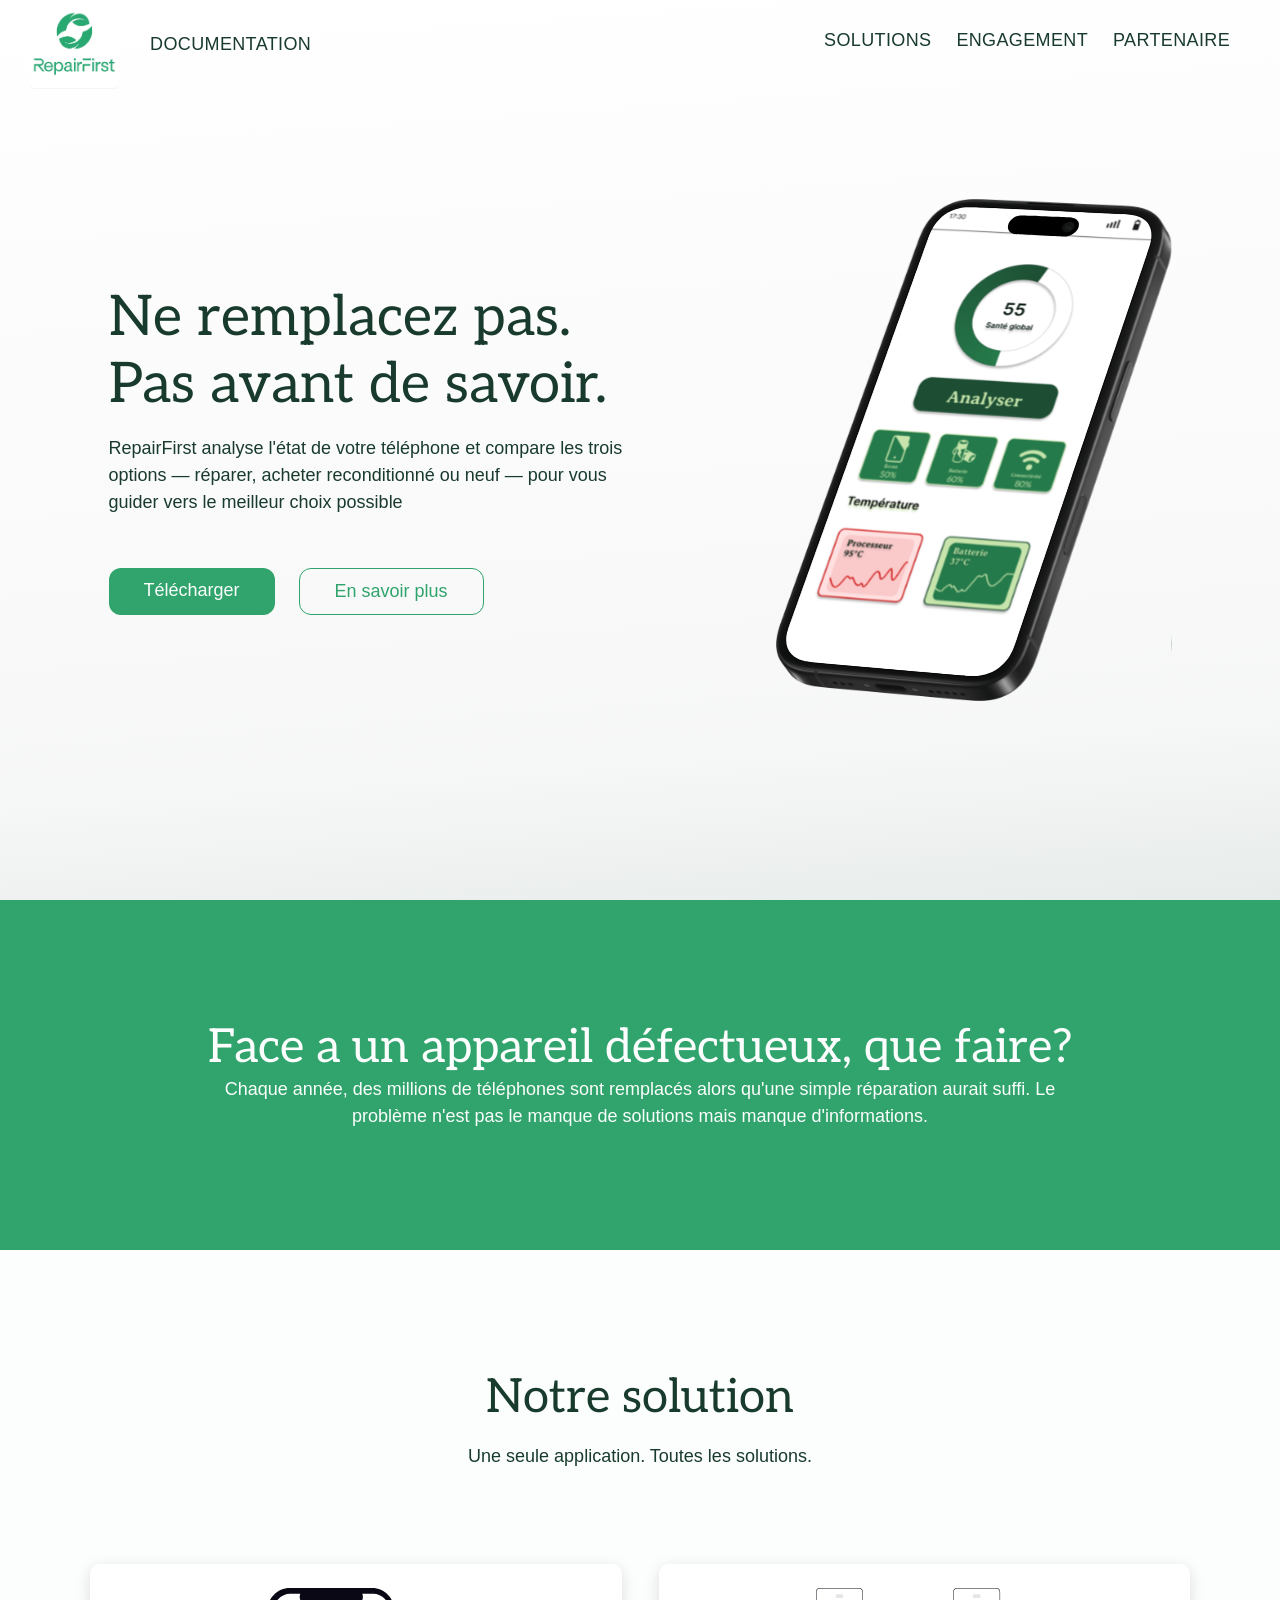
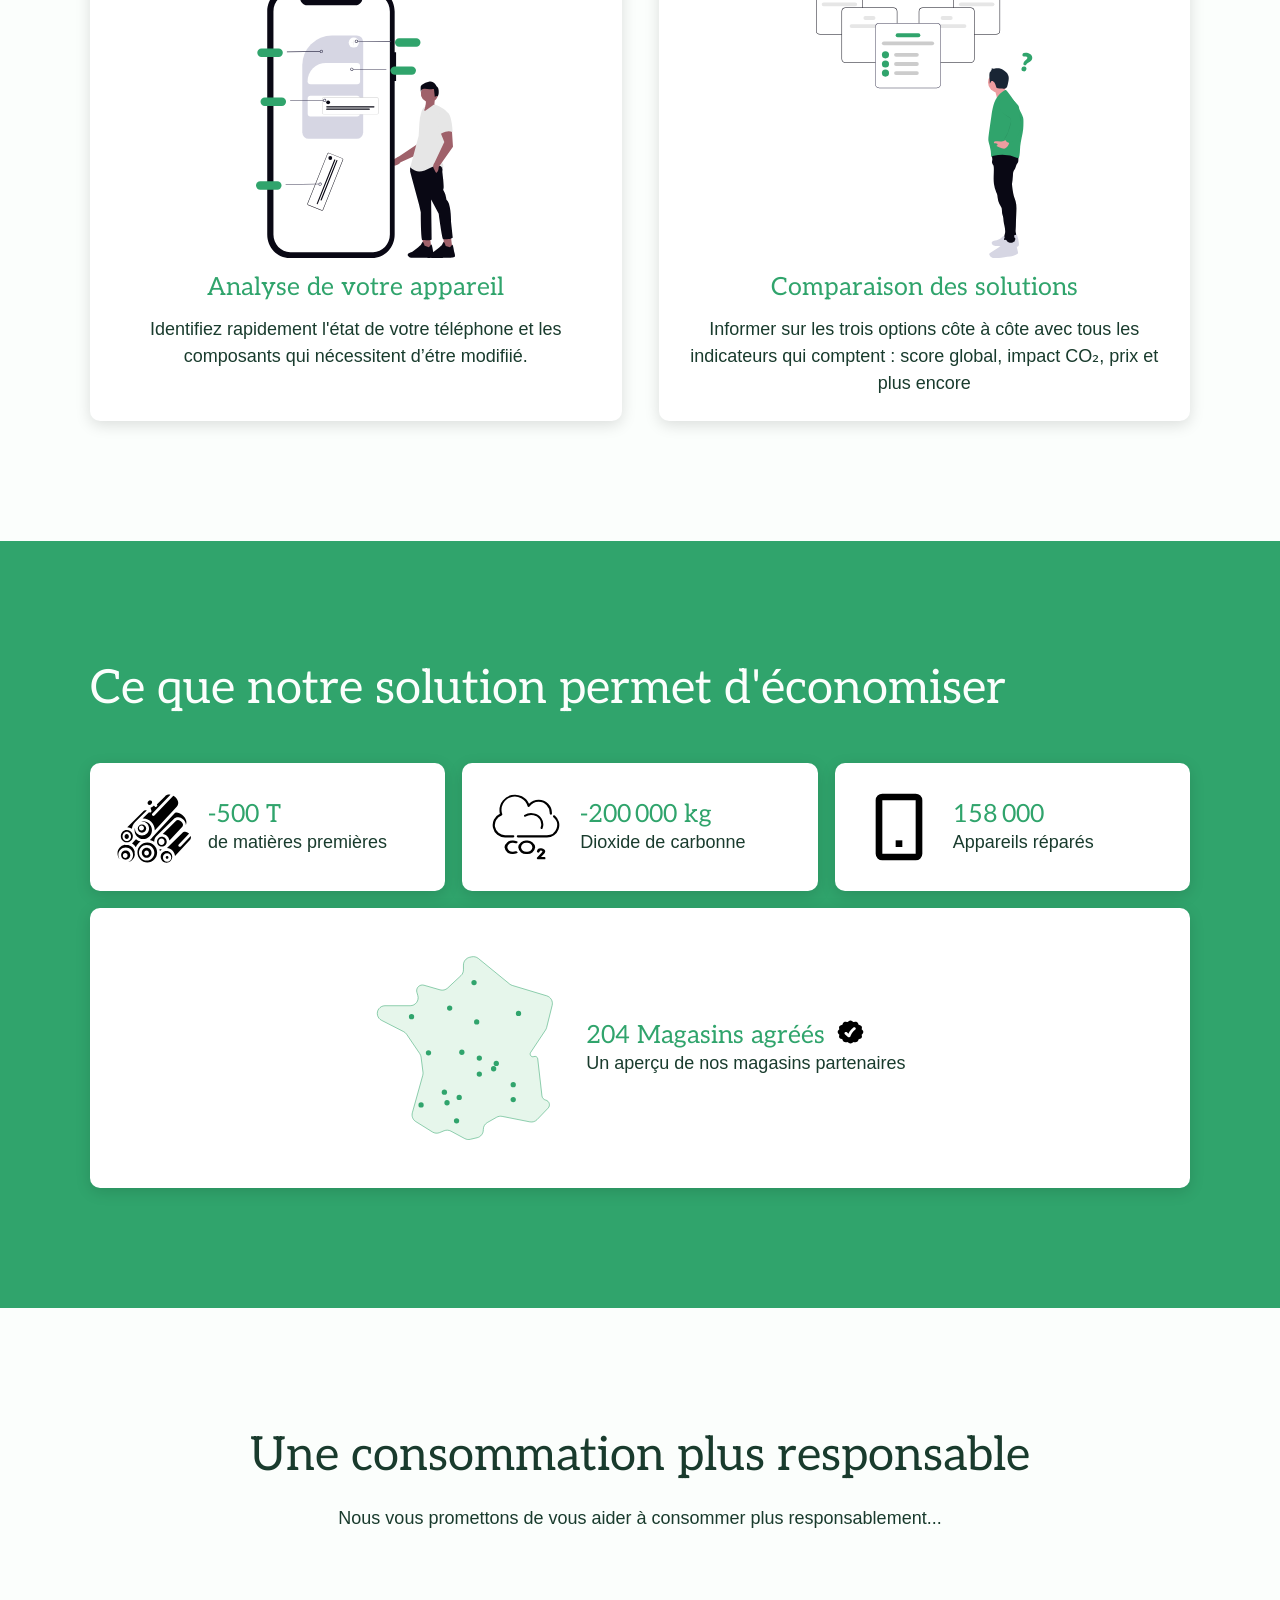
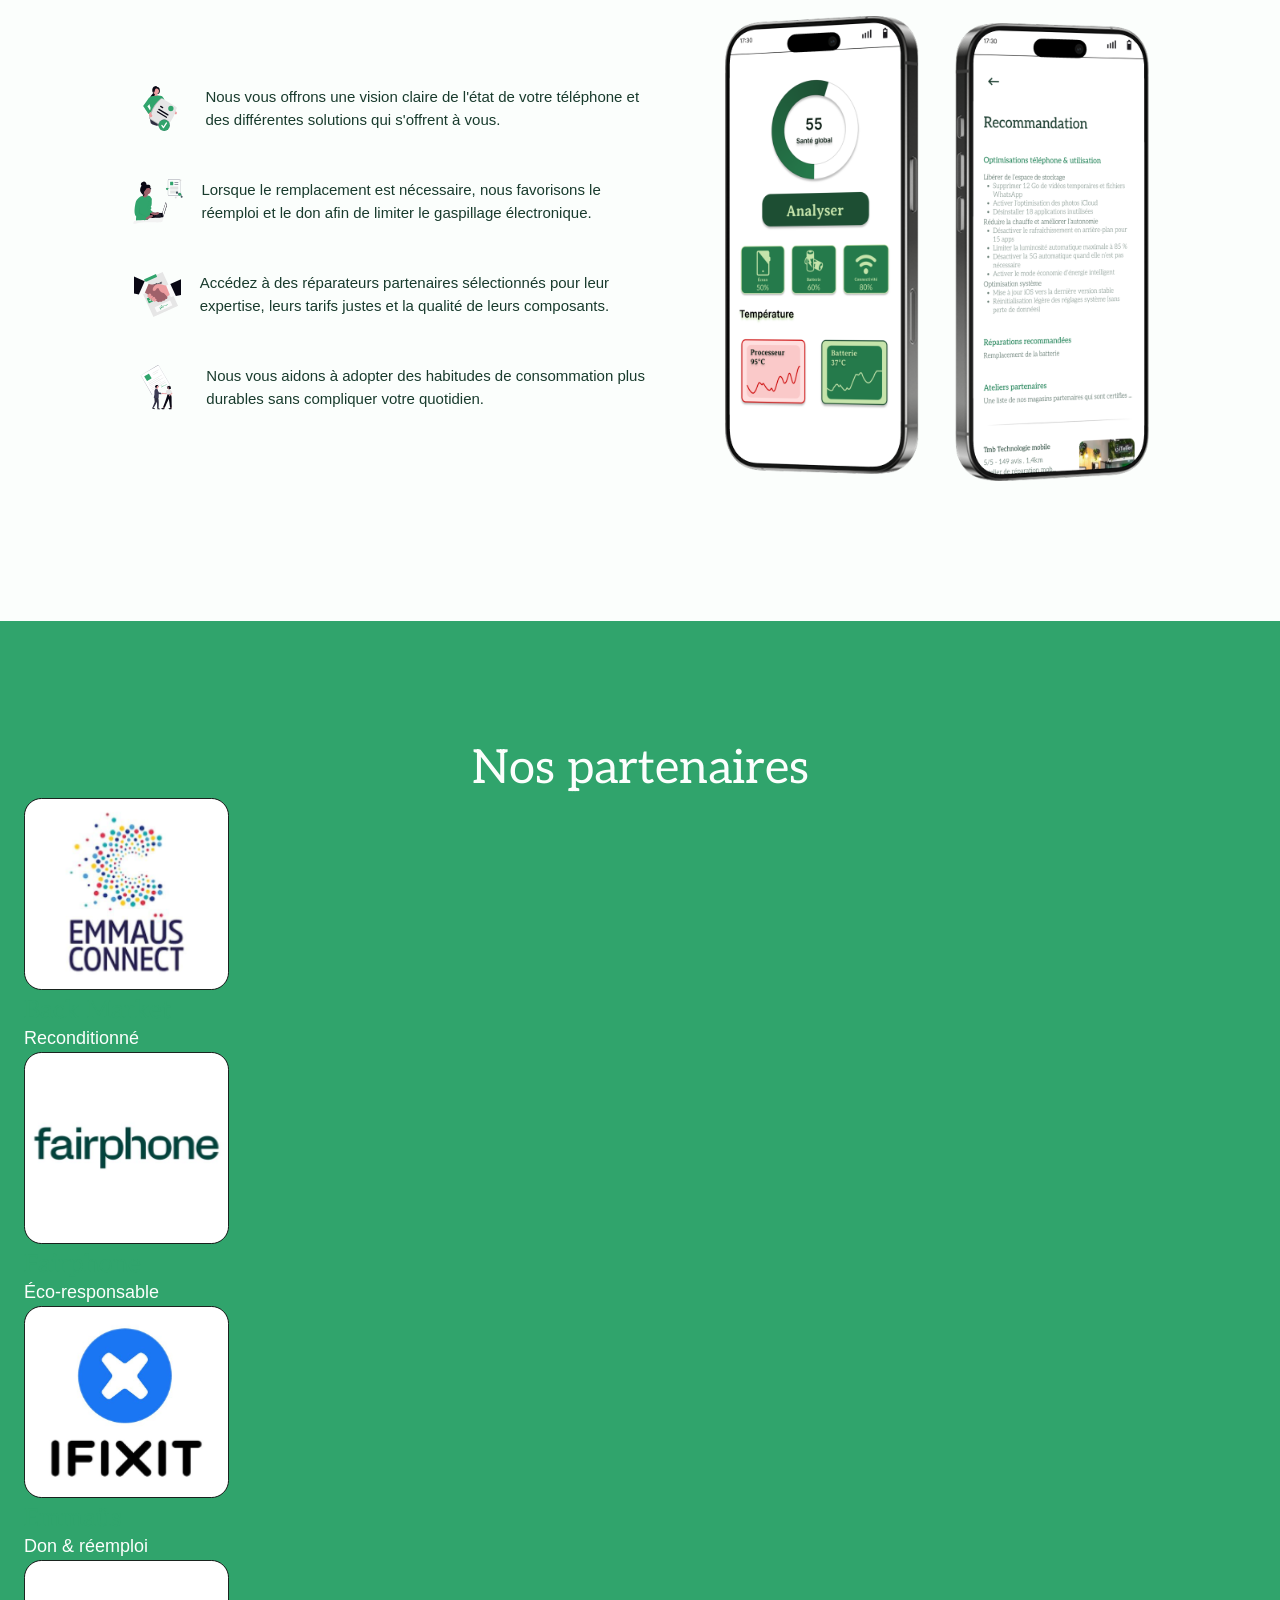
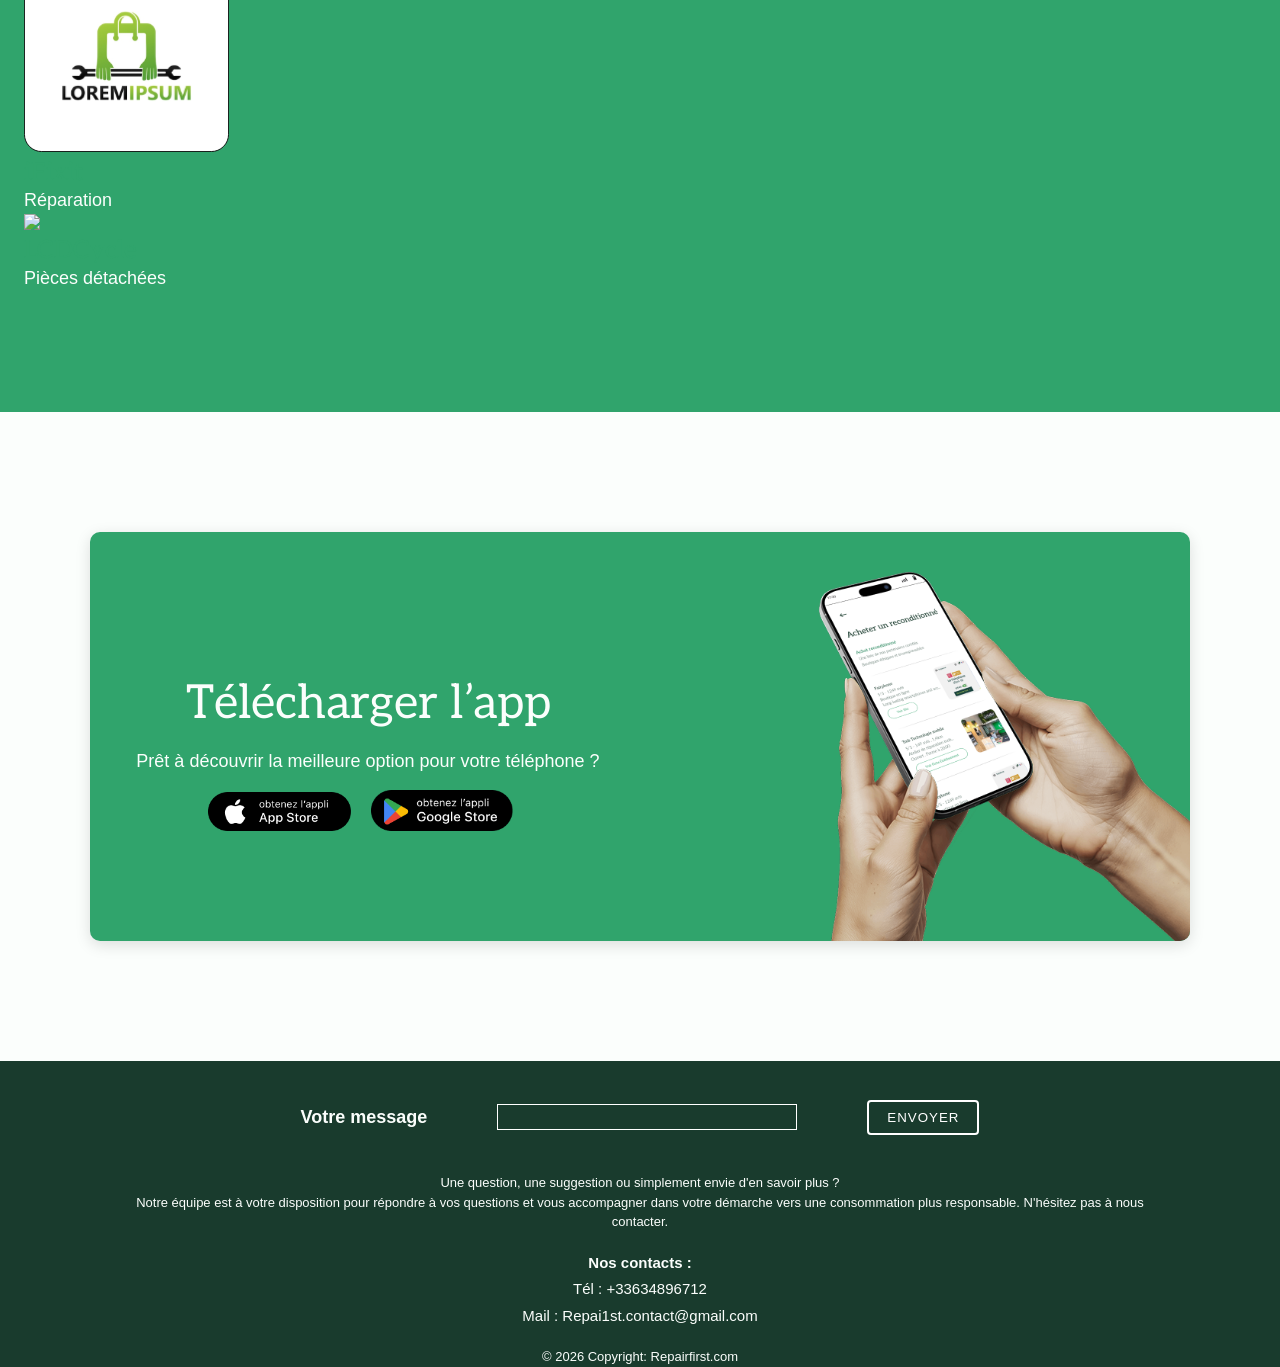
==== index.html @ 311c1788 "commit12" ====
<!DOCTYPE html>
<html lang="en">

<head>
    <meta charset="UTF-8">
    <meta name="viewport" content="width=device-width, initial-scale=1.0">
    <link rel="stylesheet" href="style.css">

    <!--police-->
    <link rel="preconnect" href="https://fonts.googleapis.com">
    <link rel="preconnect" href="https://fonts.gstatic.com" crossorigin>
    <link
        href="https://fonts.googleapis.com/css2?family=Aleo:ital,wght@0,100..900;1,100..900&family=Lilita+One&display=swap"
        rel="stylesheet">

    <title>Landing Page</title>
</head>

<body>
    <!--header siham  -->
    <header>
      <div class="div-nav">
        <div class="logo-container">
          <img class="img-logo" src="./assets/header/image.png" alt="logo">
          <a class="lien" href="documentation.html">Documentation</a>
        </div>
            <nav>
                <a class="lien" href="#solutions">Solutions</a>
                <a class="lien" href="#engagement">Engagement</a>
                <a class="lien" href="#partenaires">Partenaire</a>
            </nav>
        </div>
        <div class="hero section-padding">
          <div class="container">
            <div class="div-hero">
                <h1>Ne remplacez pas. Pas avant de savoir.</h1>
                <p>RepairFirst analyse l'état de votre téléphone et compare les trois options 
                    — réparer, acheter reconditionné ou neuf — pour vous guider vers le meilleur choix possible</p>
                <div class="div-button">
                    <a class="button" href="">Télécharger</a>
                    <a class="button secondary" href="">En savoir plus</a>
                </div>
            </div>
            <img src="./assets/header/mockup.svg" alt="image de l'application analyse de santé" class="img-hero">
          </div>
        </div>
    </header>

    <!-- section problematique siham -->
    <section id="problematique" class="section-padding bg-green">
        <div class="container">
            <h2>Face a un appareil défectueux, que faire?</h2>
            <p>Chaque année, des millions de téléphones sont remplacés alors qu'une simple réparation aurait suffi.
                Le problème n'est pas le manque de solutions mais manque d'informations.</p>
        </div>
    </section>

    <!-- section solution  fatima  -->
    <section id="solutions" class="section-padding">
        <div class="container">
            <h2>Notre solution</h2>
            <p class="paragraphe-solution">Une seule application. Toutes les solutions.</p>
            <div class="card-container">
                <div class="card">
                    <img class="img-card" src="./assets/section-solutions/image-analysisSante.svg" alt="image-analysisSante">
                    <h3>Analyse de votre appareil</h3>
                    <p>Identifiez rapidement l'état de votre téléphone et les composants qui nécessitent d’étre modifiié.
                    </p>
                </div>

                <div class="card">
                    <img class="img-card" src="./assets/section-solutions/image_too-many-options.svg" alt="image_too-many-options">
                    <h3>Comparaison des solutions</h3>
                    <p> Informer sur les trois options côte à côte avec tous les indicateurs qui comptent : score global, impact CO₂, prix et plus encore</p>
                </div>
            </div>

        </div>

    </section>
    <!-- Remplace tes h3 dans la section #preuve par : -->
    
    <!-- Section preuve fatima -->
    <section id="preuve" class="bg-green section-padding">
        <div class="container">
            <h2>Ce que notre solution permet d'économiser</h2>
            
            <div class="card-container">
                <!-- petite card -->
                <div class="card">
                    <img class="img-preuve" src="./assets/section-preuves/matierePremiere.svg" alt="matierePremiere">
                    <div>
                        <h3><span data-target="500" data-prefix="- " data-suffix=" T">- 500 T</span></h3>
                        <p class="p-preuve">de matières premières</p>
                        
                    </div>
                </div>
                <!-- petite card -->
                <div class="card">
                    <img class="img-preuve" src="./assets/section-preuves/co2.svg" alt="co2">
                    <div>
                        <h3><span data-target="200000" data-prefix="-" data-suffix=" kg">-200 000 kg</span></h3>
                        <p class="p-preuve">Dioxide de carbonne</p>
                        
                    </div>
                </div>
                <!-- petite card -->
                <div class="card">
                    <img class="img-preuve" src="./assets/section-preuves/smartphone.svg" alt="smartphone">
                    <div>
                        <h3><span data-target="158000">158 000</span></h3>
                        <p class="p-preuve">Appareils réparés</p>

                    </div>
                </div>

                <!-- card large -->
                <div class="card large">
                    <img src="./assets/section-preuves/franceAmacron.svg" alt="franceAmacron">
                    <div>
                        <div class="valeur">
                            <h3><span data-target="204" data-suffix=" Magasins agréés">204 Magasins agréés</span></h3>
                            <img class="img-preuve" src="./assets/section-preuves/badgeCheck.svg" alt="badgeCheck">

                        </div>
                        <p class="p-preuve">Un aperçu de nos magasins partenaires</p>
                    </div>
                </div>
            </div>

        </div>
    </section>



    <!-- Section engagement siham -->
    <section id="engagement" class="section-padding">
        <div class="container div-engagement">
            <h2>Une consommation plus responsable</h2>
            <p>Nous vous promettons de vous aider à consommer plus responsablement...</p>
            <div class="div-card-engagement">
                <div class="card-container">
                    <div class="card-engagement">
                        <img src="./assets/section-engagement/image-certification_oqiz.svg" alt="image certfication" class="icon-card-engagement">
                        <p class="p-engagement">Nous vous offrons une vision claire de l'état de votre téléphone et des différentes solutions qui s'offrent à vous.</p>
                    </div>
                    <div class="card-engagement">
                        <img src="./assets/section-engagement/image-analyze.svg" alt="image analyse" class="icon-card-engagement">
                        <p class="p-engagement">Lorsque le remplacement est nécessaire, nous favorisons le réemploi et le don afin de limiter le gaspillage électronique.</p>
                    </div>
                    <div class="card-engagement">
                        <img src="./assets/section-engagement/image_handshake.svg" alt="image serrage de main" class="icon-card-engagement">
                        <p class="p-engagement">Accédez à des réparateurs partenaires sélectionnés pour leur expertise, leurs tarifs justes et la qualité de leurs composants.</p>
                    </div>
                    <div class="card-engagement">
                        <img src="./assets/section-engagement/image-agreement.svg" alt="image accord" class="icon-card-engagement">
                        <p class="p-engagement">Nous vous aidons à adopter des habitudes de consommation plus durables sans compliquer votre quotidien.</p>
                    </div>
                </div>
                <img src="./assets/section-engagement/Black-Titanium.png" alt="image interfaces de l'application" class="img-engagement">
            </div>

        </div>
    </section>
    <!-- Section partenaires fatima -->
    <section id="partenaires" class="bg-green section-padding">
        <div class="container div-partenaire">
            <h2>Nos partenaires</h2>

            <!-- <div class="cardContainer div-logo-partenaire">
               <img class="img-partenaire" src="./assets/section-partenaires/tmbLogo.svg" alt="logo">
               <img class="img-partenaire" src="./assets/section-partenaires/fairephoneImg.svg" alt="logo">
               <img class="img-partenaire" src="./assets/section-partenaires/emmausImg.svg" alt="logo">
               <img class="img-partenaire" src="./assets/section-partenaires/ifixitImg.svg" alt="logo">
               <img class="img-partenaire" src="./assets/section-partenaires/loremImg.svg" alt="logo">
                </div>
            </div> -->
        </div>
    </section>


    <!-- Section telechargement siham -->
    <section id="telechargement" class="section-padding">
        <div class="container bg-green div-telecharger">
            <div class="div-download">
                <h2>Télécharger l’app</h2>
                <p>Prêt à découvrir la meilleure option pour votre téléphone ?</p>
                <div class="cardContainer">
                    <img src="./assets/section-telechargement/button-appstore.png" alt="" class="button-telechargement">
                    <img src="./assets/section-telechargement/button-googlestore.png" alt="" class="button-telechargement">
                </div>
            </div>
            <img src="./assets/section-telechargement/mockuphand.png" alt="image interface comparatif" class="img-telechargement">
        </div>
    </section>


    <!-- Section footer fatima -->
    <section id="" class="sec-footer">

        <div class="container">
            <div>
                <a href=""></a>
                <a href=""></a>
                <a href=""></a>

            </div>


            <div class="div-form">
                <label class="from">Votre message</label>
                <input type="text" placeholder="">
                <button>ENVOYER</button>
            </div>


            <p class="p-footer">Une question, une suggestion ou simplement envie d'en savoir plus ?</p>
            <p class="p-footer">
                Notre équipe est à votre disposition pour répondre à vos questions et vous accompagner dans votre
                démarche vers une consommation plus responsable.
                N'hésitez pas à nous contacter.
            </p>

            <div class="contact">
                <p><strong>Nos contacts :</strong></p>
                <p>Tél : +33634896712</p>
                <p>Mail : Repai1st.contact@gmail.com</p>
            </div>

            <p class="p-footer-fin">© 2026 Copyright: Repairfirst.com</p>

        </div>
    </section>


    <script src="script.js"></script>
</body>

</html>
---- style.css ----
/* Reinitialisation */
* {
  margin: 0;
  padding: 0;
  text-decoration: none;
  box-sizing: border-box;
}

/* Variables */
:root {
  --light-color: var(--color-1);
  --dark-color: var(--color-12);
  --primary-color: var(--color-9);
  --color-1: #fbfefc;
  --color-2: #f4fbf6;
  --color-3: #e6f6eb;
  --color-4: #d6f1df;
  --color-5: #c4e8d1;
  --color-6: #adddc0;
  --color-7: #8eceaa;
  --color-8: #5bb98b;
  --color-9: #30a46c;
  --color-10: #2b9a66;
  --color-11: #218358;
  --color-12: #193b2d;
}

/* Style global */
body {
  color: var(--dark-color);
  background-color: var(--light-color);
  font-size: 18px;
  font-family: "Inter", sans-serif;
}

h1,
h2,
h3 {
  font-family: "Aleo", serif;
  font-weight: 400;
  line-height: 1.2;
}

h1 {
  /* font-size: 65px; */
  font-size: 56px;
  margin-bottom: 16px;
}

h2 {
  font-size: 47px;
}

h3 {
  font-size: 25px;
  color: var(--primary-color);
}

p {
  font-size: 18px;
  line-height: 1.5;
}

/* img {
  width : 100px;
  height: auto;
} */

a {
  color: inherit;
}

/* Boites */
.section-padding {
  padding: 120px 24px;
}

.container {
  width: 1100px;
  margin: auto;
  display: flex;
  flex-direction: column;
  justify-content: center;
  align-items: center;
  text-align: center;
}

.bg-green {
  background-color: var(--primary-color);
  color: var(--light-color);
}

/* cards */
.card-container {
  display: flex;
  gap: 37px;
  justify-content: center;
  flex-wrap: wrap;
  margin-top: 46px;
}

#engagement .card-container {
  width: 50%;
  gap: 48px;
  flex-direction: column;
  justify-content: center;
  margin-top: 0px;
}

.card {
  background: white;
  border-radius: 10px;
  padding: 16px;
  flex: 1;
  display: flex;
  align-items: center;
  box-shadow: 0 4px 15px #00000021;
  flex-direction: column;
  gap: 14px;
  padding: 24px;
  text-align: center;
}

#preuve .card-container {
  color: var(--color-12);
  gap: 17px;
  .card {
    flex-direction: row;
    flex: 1 1 320px;
    text-align: left;
    img {
      height: 80px;
    }
    .valeur {
      display: flex;
      gap: 12px;
      img {
        height: 24px;
      }
    }
  }
  .large {
    flex: 1 1 100%;
    justify-content: center;
    height: 280px;
    padding: 48px;
    gap: 32px;

    img {
      height: 100%;
    }
  }
}

#preuve .card-large {
  background: white;
  border-radius: 10px;
  padding: 16px;
}

/* boutons */
.div-button {
  display: flex;
  gap: 24px;
  margin-top: 52px;
}

.button {
  background-color: var(--primary-color);
  color: var(--light-color);
  padding: 12px 35px;
  border-radius: 12px;
}

.button.secondary {
  color: var(--primary-color);
  border: 1px solid var(--primary-color);
  background: transparent;
}

/* section header */
.div-nav {
  display: flex;
  flex-direction: row;
  justify-content: space-between;
  position: absolute;
  width: 100%;
}

.img-logo {
  height: 89px;
  margin-left: 30px;
  margin-right: 32px;
}
.logo-container {
  display: flex;
  align-items: center;
}

nav {
  padding: 30px;
}

.lien {
  padding-right: 20px;
  color: #193b2d;
  font-weight: 300;
  text-transform: uppercase;
  letter-spacing: .02em;
  
}

/* section hero */
.hero {
  display: flex;
  flex-direction: row;
  height: 100vh;
  margin: auto;
  justify-content: center;
  background: linear-gradient(356deg, #d6dcda8c, #f0f0f07a 18%, #ffffff);
  .container {
    flex-direction: row;
    text-align: left;
    gap: 10vw;
  }
}

.div-hero {
  width: 49%;
  display: flex;
  flex-direction: column;
  justify-content: center;
}

.titre {
  font-size: 75px;
}

.img-hero {
  max-width: 36%;
  height: auto;
  object-fit: contain;
}

/* section problematique */
#problematique {
  .container {
    width: 873px;
  }
}

/* section solution */
.img-card {
  height: 30vh;
}

.div-card-solution {
  display: flex;
  flex-direction: column;
  width: 540px;
  align-items: center;
  padding: 1.5rem;
  text-align: center;
  gap: 1rem;
  flex-wrap: wrap;
  box-shadow: 0 4px 15px #00000033;
  border-radius: 8px;
}

.paragraphe-solution {
  margin: 1rem 0 3rem;
}

/* Section partenaire */
.div-partenaire {
  display: flex;
  flex-direction: column;
  justify-content: center;
  align-items: center;
  gap: 2rem;
}

.div-logo-partenaire {
  display: flex;
  gap: 1rem;
  flex-wrap: wrap;
}

.img-partenaire {
  height: 192px;
}

/* section engagement */
.div-card-engagement {
  display: flex;
  flex-direction: row;
  justify-content: space-between;
  margin: 20px;
  justify-content: center;
  gap: 64px;
  margin-top: 64px;
}

.div-engagement {
  display: flex;
  flex-direction: column;
  gap: 20px;
}

.img-engagement {
  max-width: 40%;
  height: auto;
  object-fit: contain;
}

.card-engagement {
  display: flex;
  flex-direction: row;
  align-items: end;
  text-align: left;
  gap: 16px;
}

.icon-card-engagement {
  height: 45px;
  width: 94px;
}

.p-engagement {
  font-size: 15px;
}

/* section telechargement */
.button-telechargement {
  width: 30%;
  margin-right: 15px;
}

.div-telecharger {
  border-radius: 10px;
  box-shadow: 0 4px 15px #00000021;
  display: flex;
  flex-direction: row;
  padding: 40px 0 0 40px;
  justify-content: space-between;
}

.img-telechargement {
  max-width: 35%;
  height: auto;
  object-fit: contain;
  border-radius: 0 0 10px 0;
}

.div-download {
  display: flex;
  flex-direction: column;
  justify-content: center;
  gap: 15px;
}

/* section footer */
.sec-footer {
  background-color: var(--color-12);
  color: var(--light-color);
  display: flex;
  justify-content: center;
  min-height: 27vh;
  text-align: center;
  line-height: 7rem;
}
.div-form {
  display: flex;
  justify-content: center;
  align-items: center;
  gap: 70px;
}

.form {
  border: 1px solid white;
  background: transparent;
  width: 300px;
  height: 26px;
}

input {
  border: 1px solid white;
  background: transparent;
  width: 300px;
  height: 26px;
}

label {
  font-weight: bold;
}

placeholder {
  color: rgba(255, 255, 255, 0.5);
}

button {
  padding: 8px 18px;
  border: 2px solid white;
  background: transparent;
  color: white;
  letter-spacing: 1px;
  border-radius: 4px;
}

.p-footer {
  font-size: 13px;
  width: 93%;
}

.p-footer-fin {
  font-size: 13px;
}

.contact {
  display: flex;
  gap: 4px;
  flex-direction: column;
  margin: 20px;
  font-size: 15px;
}

.contact p {
  font-size: 15px;
}

/* ZALJESEVAGIC CSS  */
.introduction {
  display: flex;
  flex-direction: row;
  min-height: 100vh;
  text-align: left;
  align-items: center;
  justify-content: left;
  background: linear-gradient(355deg, #d6dcda8c, #f0f0f07a 18%, #ffffff);
  .container {
    align-items: start;
  }
}

.div-introduction {
  width: 50%;
  display: flex;
  flex-direction: column;
  gap: 25px;
  justify-content: center;
  text-align: left;
  align-items: start;
  justify-content: left;
}

#cible {
  height: 80vh;
}

.div-cible {
  display: flex;
  flex-direction: column;
  justify-content: center;
  padding: 0px 50px 50px 50px;
}

.div-cible-title {
  display: flex;
  justify-content: center;
    margin-bottom: 80px;

}

.div-persona {
      display: flex;
    flex-direction: row;
    justify-content: center;
    align-items: center;
    gap: 32px;    
    margin-bottom: 80px;
}
.content-persona {
    width: 40%;
}
.div-persona img {
      width: 300px;
    aspect-ratio: 3.5 / 4.5;
    object-fit: cover;
}

.div-preuve {
  display: flex;
  flex-direction: row;
  justify-content: space-between;
  flex-wrap: wrap;
}
.div-preuve img{
  width: 60%;
}
.technologie-title-div {
  display: flex;
  justify-content: center;
  width: 100%;
  margin-bottom: 30px;
}

.technologie-p-div {
  display: flex;
  justify-content: space-around;
  gap: 50%;
  margin: 10px 0px 10px 0px;
}


.prototype-div {
  padding-left: 12%;
}

#preuve .container {
  align-items: flex-start;
  text-align: left;
}

.prototype-section {
  display: flex;
  gap: 48px;
  align-items: flex-start;
  width: 100%;
  margin-top: 32px;
}

.prototype-image {
  width: 20vw;
}

.prototype-etape {
  display: flex;
  flex-direction: row;
  gap: 40px;
  JUSTIFY-CONTENT: space-evenly;
  background: white;
  border-radius: 20px;
  padding: 30px;
  box-shadow: 0 10px 25px rgba(0,0,0,0.08);
  width: 1400px
}

.prototype-etape:hover .etape-image {
  transform: scale(2);
}

.etape-image {
  width: 15vw;
  transform: scale(1.2);
  transition: transform 0.4s ease;
}
.etape {
  display: flex;
  gap: 24px;
  align-items: center;
  margin: 70px 0 50px 0;
  height: 170px;
}

.etape-nombre {
  flex-shrink: 0;
  width: 50px;
  height: 50px;
  background-color: var(--primary-color);
  color: var(--light-color);
  border-radius: 50%;
  display: flex;
  align-items: center;
  justify-content: center;
  font-size: 24px;
  font-weight: bold;
  min-width: 50px;
}

.etape-content h3 {
  margin: 0 0 0.75rem 0;
  font-size: 19px;
  color: var(--primary-color);
}

.etape-content p {
  margin: 0;
  font-size: 16px;
  line-height: 1.6;
  color: var(--dark-color);
}
.fade-in {
  opacity: 0;
  transform: translateY(28px);
  transition: opacity 0.6s ease, transform 0.6s ease;
}
.fade-in.visible {
  opacity: 1;
  transform: translateY(0);
}

.img-hero {
  animation: float 3s ease-in-out infinite;
}
@keyframes float {
  0%, 100% { transform: translateY(0px); }
  50%       { transform: translateY(-14px); }
}

.button {
  transition: transform 0.2s, box-shadow 0.2s;
}
.button:hover {
  transform: translateY(-2px);
  box-shadow: 0 6px 18px rgba(48,164,108,0.35);
}
.button.secondary:hover {
  background: rgba(48,164,108,0.07);
}

.card {
  transition: transform 0.25s, box-shadow 0.25s;
}
.card:hover {
  transform: translateY(-5px);
  box-shadow: 0 10px 30px rgba(0,0,0,0.12);
}

.lien {
  position: relative;
}
.lien:after {
  content: '';
  position: absolute;
  bottom: -2px;
  left: 0; right: 0;
  height: 1px;
  background: currentColor;
  transform: scaleX(0);
  transition: transform 0.2s;
}
.lien:hover::after { transform: scaleX(20); }
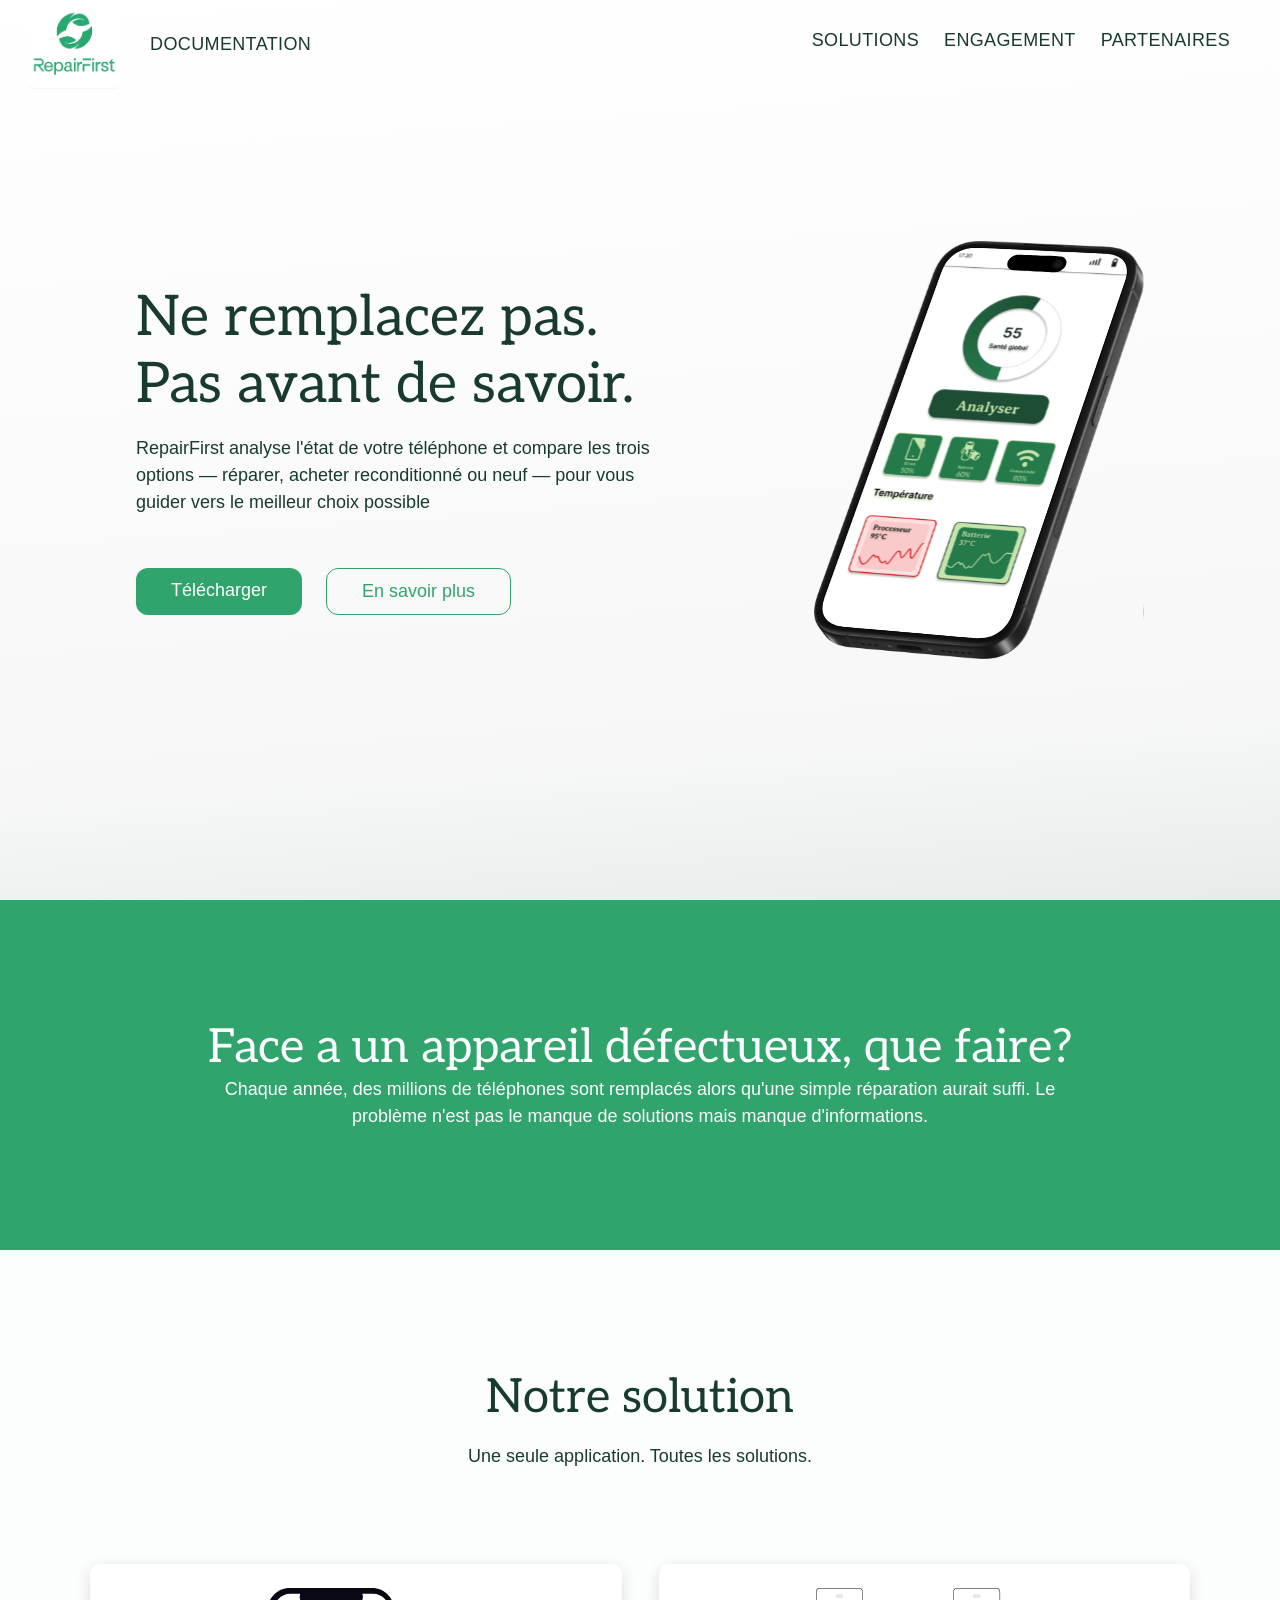
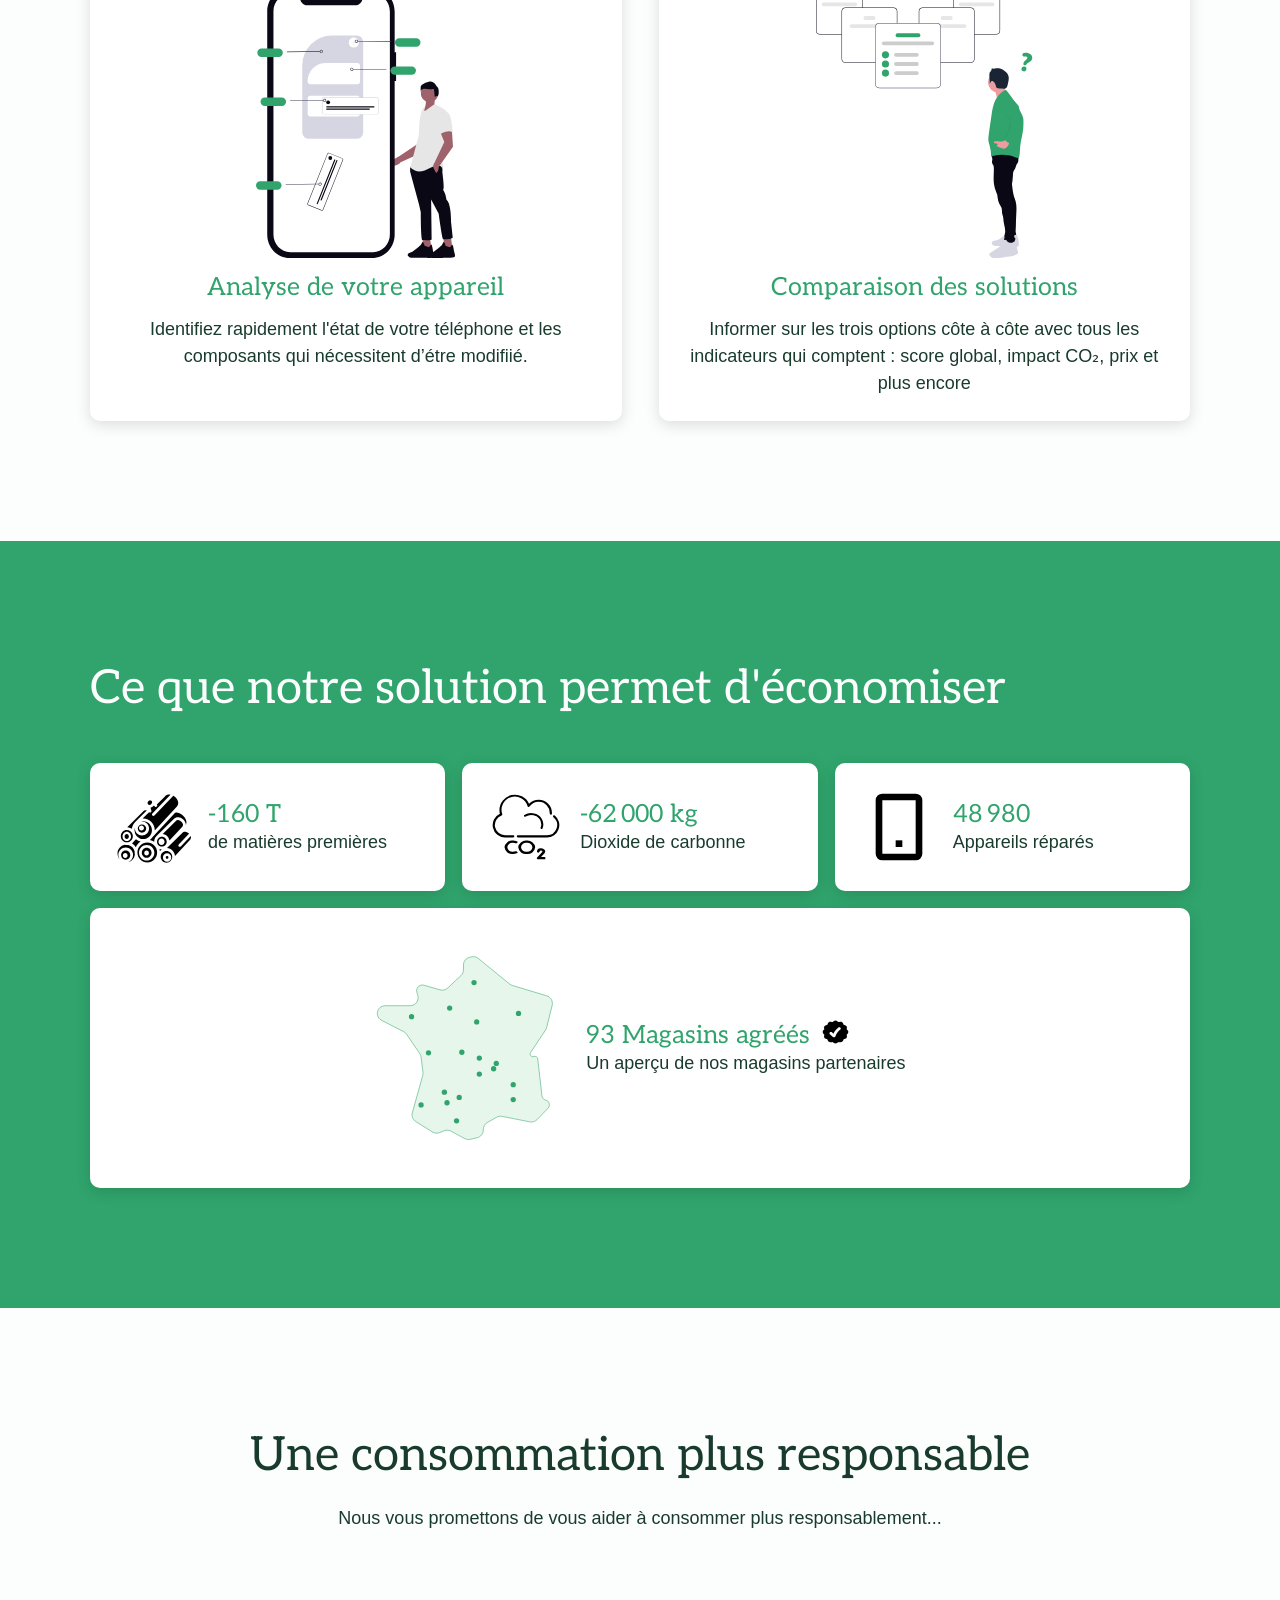
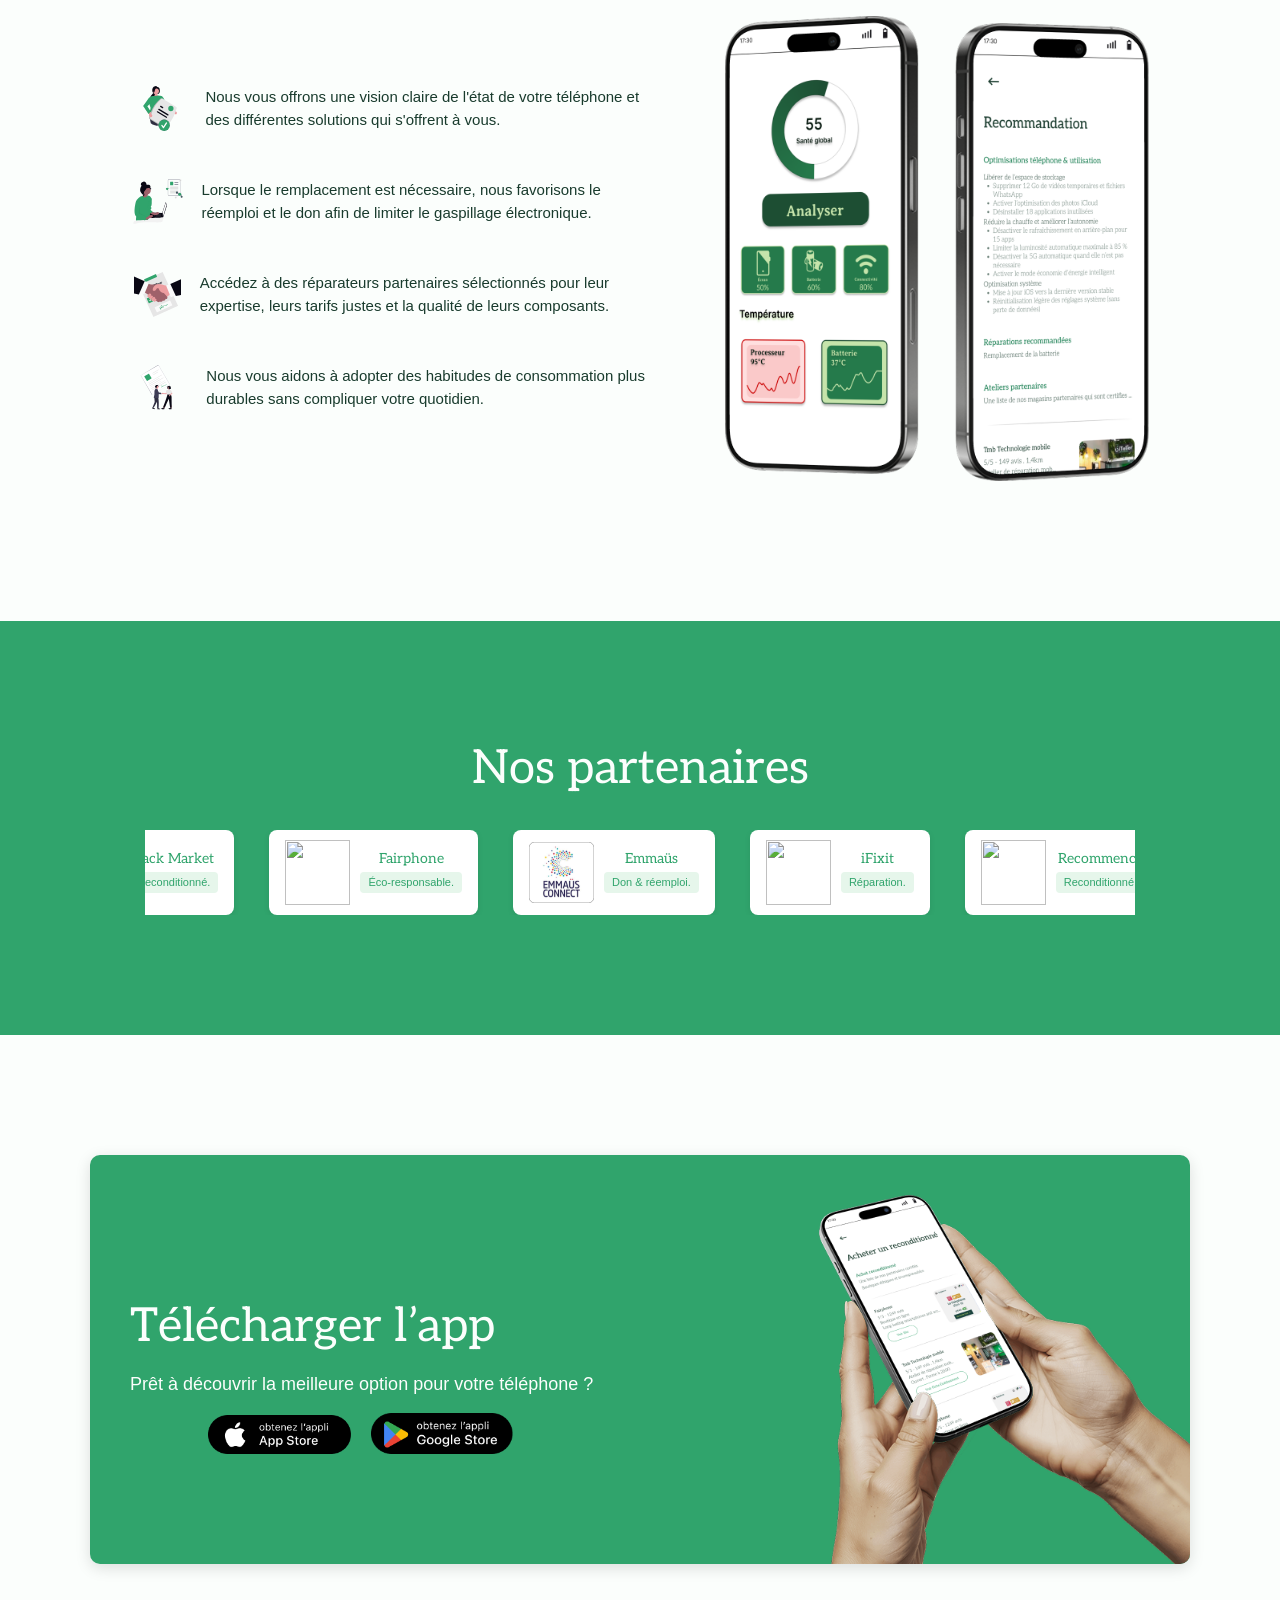
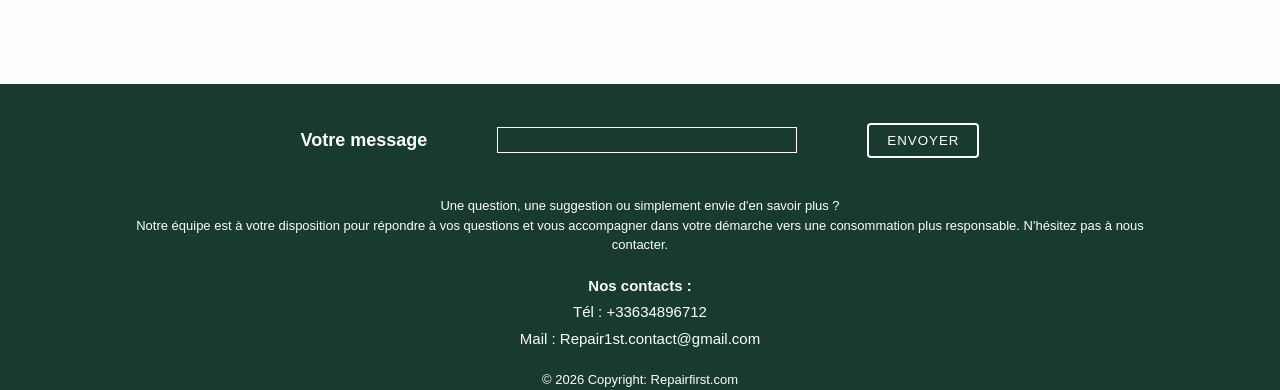
==== commit 792bf6a5: "js fini" ====
--- a/index.html
+++ b/index.html
@@ -19,35 +19,35 @@
 <body>
     <!--header siham  -->
     <header>
-      <div class="div-nav">
-        <div class="logo-container">
-          <img class="img-logo" src="./assets/header/image.png" alt="logo">
-          <a class="lien" href="documentation.html">Documentation</a>
-        </div>
+        <div class="div-nav">
+            <div class="logo-container">
+                <img class="img-logo" src="./assets/header/image.png" alt="logo">
+                <a class="lien" href="documentation.html">Documentation</a>
+            </div>
             <nav>
                 <a class="lien" href="#solutions">Solutions</a>
                 <a class="lien" href="#engagement">Engagement</a>
-                <a class="lien" href="#partenaires">Partenaire</a>
+                <a class="lien" href="#partenaires">Partenaires</a>
             </nav>
         </div>
         <div class="hero section-padding">
-          <div class="container">
-            <div class="div-hero">
-                <h1>Ne remplacez pas. Pas avant de savoir.</h1>
-                <p>RepairFirst analyse l'état de votre téléphone et compare les trois options 
-                    — réparer, acheter reconditionné ou neuf — pour vous guider vers le meilleur choix possible</p>
-                <div class="div-button">
-                    <a class="button" href="">Télécharger</a>
-                    <a class="button secondary" href="">En savoir plus</a>
-                </div>
-            </div>
-            <img src="./assets/header/mockup.svg" alt="image de l'application analyse de santé" class="img-hero">
-          </div>
+            <div class="container">
+                <div class="div-hero">
+                    <h1>Ne remplacez pas. Pas avant de savoir.</h1>
+                    <p>RepairFirst analyse l'état de votre téléphone et compare les trois options
+                        — réparer, acheter reconditionné ou neuf — pour vous guider vers le meilleur choix possible</p>
+                    <div class="div-button">
+                        <a class="button" href="">Télécharger</a>
+                        <a class="button secondary" href="">En savoir plus</a>
+                    </div>
+                </div>
+                <img src="./assets/header/mockup.svg" alt="image de l'application analyse de santé" class="img-hero">
+            </div>
         </div>
     </header>
 
     <!-- section problematique siham -->
-    <section id="problematique" class="section-padding bg-green">
+    <section id="problematique" class="section-padding bg-green section-cacher">
         <div class="container">
             <h2>Face a un appareil défectueux, que faire?</h2>
             <p>Chaque année, des millions de téléphones sont remplacés alors qu'une simple réparation aurait suffi.
@@ -56,22 +56,26 @@
     </section>
 
     <!-- section solution  fatima  -->
-    <section id="solutions" class="section-padding">
+    <section id="solutions" class="section-padding section-cacher">
         <div class="container">
             <h2>Notre solution</h2>
             <p class="paragraphe-solution">Une seule application. Toutes les solutions.</p>
             <div class="card-container">
                 <div class="card">
-                    <img class="img-card" src="./assets/section-solutions/image-analysisSante.svg" alt="image-analysisSante">
+                    <img class="img-card" src="./assets/section-solutions/image-analysisSante.svg"
+                        alt="image-analysisSante">
                     <h3>Analyse de votre appareil</h3>
-                    <p>Identifiez rapidement l'état de votre téléphone et les composants qui nécessitent d’étre modifiié.
+                    <p>Identifiez rapidement l'état de votre téléphone et les composants qui nécessitent d’étre
+                        modifiié.
                     </p>
                 </div>
 
                 <div class="card">
-                    <img class="img-card" src="./assets/section-solutions/image_too-many-options.svg" alt="image_too-many-options">
+                    <img class="img-card" src="./assets/section-solutions/image_too-many-options.svg"
+                        alt="image_too-many-options">
                     <h3>Comparaison des solutions</h3>
-                    <p> Informer sur les trois options côte à côte avec tous les indicateurs qui comptent : score global, impact CO₂, prix et plus encore</p>
+                    <p> Informer sur les trois options côte à côte avec tous les indicateurs qui comptent : score
+                        global, impact CO₂, prix et plus encore</p>
                 </div>
             </div>
 
@@ -79,12 +83,12 @@
 
     </section>
     <!-- Remplace tes h3 dans la section #preuve par : -->
-    
+
     <!-- Section preuve fatima -->
-    <section id="preuve" class="bg-green section-padding">
+    <section id="preuve" class="bg-green section-padding section-cacher">
         <div class="container">
             <h2>Ce que notre solution permet d'économiser</h2>
-            
+
             <div class="card-container">
                 <!-- petite card -->
                 <div class="card">
@@ -92,7 +96,7 @@
                     <div>
                         <h3><span data-target="500" data-prefix="- " data-suffix=" T">- 500 T</span></h3>
                         <p class="p-preuve">de matières premières</p>
-                        
+
                     </div>
                 </div>
                 <!-- petite card -->
@@ -101,7 +105,7 @@
                     <div>
                         <h3><span data-target="200000" data-prefix="-" data-suffix=" kg">-200 000 kg</span></h3>
                         <p class="p-preuve">Dioxide de carbonne</p>
-                        
+
                     </div>
                 </div>
                 <!-- petite card -->
@@ -134,69 +138,80 @@
 
 
     <!-- Section engagement siham -->
-    <section id="engagement" class="section-padding">
+    <section id="engagement" class="section-padding section-cacher">
         <div class="container div-engagement">
             <h2>Une consommation plus responsable</h2>
             <p>Nous vous promettons de vous aider à consommer plus responsablement...</p>
             <div class="div-card-engagement">
                 <div class="card-container">
                     <div class="card-engagement">
-                        <img src="./assets/section-engagement/image-certification_oqiz.svg" alt="image certfication" class="icon-card-engagement">
-                        <p class="p-engagement">Nous vous offrons une vision claire de l'état de votre téléphone et des différentes solutions qui s'offrent à vous.</p>
-                    </div>
-                    <div class="card-engagement">
-                        <img src="./assets/section-engagement/image-analyze.svg" alt="image analyse" class="icon-card-engagement">
-                        <p class="p-engagement">Lorsque le remplacement est nécessaire, nous favorisons le réemploi et le don afin de limiter le gaspillage électronique.</p>
-                    </div>
-                    <div class="card-engagement">
-                        <img src="./assets/section-engagement/image_handshake.svg" alt="image serrage de main" class="icon-card-engagement">
-                        <p class="p-engagement">Accédez à des réparateurs partenaires sélectionnés pour leur expertise, leurs tarifs justes et la qualité de leurs composants.</p>
-                    </div>
-                    <div class="card-engagement">
-                        <img src="./assets/section-engagement/image-agreement.svg" alt="image accord" class="icon-card-engagement">
-                        <p class="p-engagement">Nous vous aidons à adopter des habitudes de consommation plus durables sans compliquer votre quotidien.</p>
-                    </div>
-                </div>
-                <img src="./assets/section-engagement/Black-Titanium.png" alt="image interfaces de l'application" class="img-engagement">
+                        <img src="./assets/section-engagement/image-certification_oqiz.svg" alt="image certfication"
+                            class="icon-card-engagement">
+                        <p class="p-engagement">Nous vous offrons une vision claire de l'état de votre téléphone et des
+                            différentes solutions qui s'offrent à vous.</p>
+                    </div>
+                    <div class="card-engagement">
+                        <img src="./assets/section-engagement/image-analyze.svg" alt="image analyse"
+                            class="icon-card-engagement">
+                        <p class="p-engagement">Lorsque le remplacement est nécessaire, nous favorisons le réemploi et
+                            le don afin de limiter le gaspillage électronique.</p>
+                    </div>
+                    <div class="card-engagement">
+                        <img src="./assets/section-engagement/image_handshake.svg" alt="image serrage de main"
+                            class="icon-card-engagement">
+                        <p class="p-engagement">Accédez à des réparateurs partenaires sélectionnés pour leur expertise,
+                            leurs tarifs justes et la qualité de leurs composants.</p>
+                    </div>
+                    <div class="card-engagement">
+                        <img src="./assets/section-engagement/image-agreement.svg" alt="image accord"
+                            class="icon-card-engagement">
+                        <p class="p-engagement">Nous vous aidons à adopter des habitudes de consommation plus durables
+                            sans compliquer votre quotidien.</p>
+                    </div>
+                </div>
+                <img src="./assets/section-engagement/Black-Titanium.png" alt="image interfaces de l'application"
+                    class="img-engagement">
             </div>
 
         </div>
     </section>
     <!-- Section partenaires fatima -->
-    <section id="partenaires" class="bg-green section-padding">
-        <div class="container div-partenaire">
+    <section id="partenaires" class="bg-green section-padding section-cacher">
+        <div class="container div-partenaire ">
             <h2>Nos partenaires</h2>
+           
+            <div class="fenetre-partenaires">
+                <div id="defilement-partenaires">
+                </div>
+            </div>
 
             <!-- <div class="cardContainer div-logo-partenaire">
-               <img class="img-partenaire" src="./assets/section-partenaires/tmbLogo.svg" alt="logo">
-               <img class="img-partenaire" src="./assets/section-partenaires/fairephoneImg.svg" alt="logo">
-               <img class="img-partenaire" src="./assets/section-partenaires/emmausImg.svg" alt="logo">
-               <img class="img-partenaire" src="./assets/section-partenaires/ifixitImg.svg" alt="logo">
-               <img class="img-partenaire" src="./assets/section-partenaires/loremImg.svg" alt="logo">
-                </div>
+               
             </div> -->
         </div>
     </section>
 
 
     <!-- Section telechargement siham -->
-    <section id="telechargement" class="section-padding">
+    <section id="telechargement" class="section-padding section-cacher">
         <div class="container bg-green div-telecharger">
             <div class="div-download">
                 <h2>Télécharger l’app</h2>
                 <p>Prêt à découvrir la meilleure option pour votre téléphone ?</p>
-                <div class="cardContainer">
+                <div class="">
                     <img src="./assets/section-telechargement/button-appstore.png" alt="" class="button-telechargement">
-                    <img src="./assets/section-telechargement/button-googlestore.png" alt="" class="button-telechargement">
-                </div>
-            </div>
-            <img src="./assets/section-telechargement/mockuphand.png" alt="image interface comparatif" class="img-telechargement">
+                    <img src="./assets/section-telechargement/button-googlestore.png" alt=""
+                        class="button-telechargement">
+                </div>
+            </div>
+            <img src="./assets/section-telechargement/mockuphand.png" alt="image interface comparatif"
+                class="img-telechargement">
         </div>
     </section>
 
 
     <!-- Section footer fatima -->
-    <section id="" class="sec-footer">
+    <section id="" class="sec-footer section-cacher">
 
         <div class="container">
             <div>
@@ -224,7 +239,7 @@
             <div class="contact">
                 <p><strong>Nos contacts :</strong></p>
                 <p>Tél : +33634896712</p>
-                <p>Mail : Repai1st.contact@gmail.com</p>
+                <p>Mail : Repair1st.contact@gmail.com</p>
             </div>
 
             <p class="p-footer-fin">© 2026 Copyright: Repairfirst.com</p>
@@ -236,4 +251,4 @@
     <script src="script.js"></script>
 </body>
 
-</html>
+</html>
--- a/style.css
+++ b/style.css
@@ -33,6 +33,17 @@
   font-family: "Inter", sans-serif;
 }
 
+.section-cacher {
+  opacity: 0;
+  transform: translateY(30px);
+  transition: opacity 0.6s, transform 0.6s;
+}
+
+.section-visible {
+  opacity: 1;
+  transform: translateY(0);
+}
+
 h1,
 h2,
 h3 {
@@ -109,6 +120,7 @@
 
 .card {
   background: white;
+  color: var(--dark-color);
   border-radius: 10px;
   padding: 16px;
   flex: 1;
@@ -124,21 +136,26 @@
 #preuve .card-container {
   color: var(--color-12);
   gap: 17px;
+
   .card {
     flex-direction: row;
     flex: 1 1 320px;
     text-align: left;
+
     img {
       height: 80px;
     }
+
     .valeur {
       display: flex;
       gap: 12px;
+
       img {
         height: 24px;
       }
     }
   }
+
   .large {
     flex: 1 1 100%;
     justify-content: center;
@@ -192,6 +209,7 @@
   margin-left: 30px;
   margin-right: 32px;
 }
+
 .logo-container {
   display: flex;
   align-items: center;
@@ -207,7 +225,7 @@
   font-weight: 300;
   text-transform: uppercase;
   letter-spacing: .02em;
-  
+
 }
 
 /* section hero */
@@ -218,6 +236,7 @@
   margin: auto;
   justify-content: center;
   background: linear-gradient(356deg, #d6dcda8c, #f0f0f07a 18%, #ffffff);
+
   .container {
     flex-direction: row;
     text-align: left;
@@ -226,7 +245,7 @@
 }
 
 .div-hero {
-  width: 49%;
+  width: 50%;
   display: flex;
   flex-direction: column;
   justify-content: center;
@@ -237,7 +256,7 @@
 }
 
 .img-hero {
-  max-width: 36%;
+  max-width: 30%;
   height: auto;
   object-fit: contain;
 }
@@ -272,22 +291,60 @@
 }
 
 /* Section partenaire */
+
+
+
 .div-partenaire {
   display: flex;
   flex-direction: column;
-  justify-content: center;
   align-items: center;
   gap: 2rem;
 }
 
-.div-logo-partenaire {
-  display: flex;
-  gap: 1rem;
-  flex-wrap: wrap;
+
+.fenetre-partenaires {
+  overflow: hidden;
+  width: 90%;
+  margin: 0 auto;
+}
+
+
+#defilement-partenaires {
+  display: flex;
+  gap: 35px;
+  width: max-content; 
 }
 
 .img-partenaire {
-  height: 192px;
+  height: 65px;
+  width: 65px;
+  object-fit: contain; 
+}
+
+.card-partenaire {
+  background-color: white;
+  display: flex;
+  align-items: center;
+  gap: 10px;
+  padding: 10px 16px;
+  border-radius: 8px;
+  box-shadow: 0 2px 6px rgba(0, 0, 0, 0.08);
+  min-width: 160px;
+}
+
+.card-partenaire h3 {
+  font-size: 14px;
+  margin: 0;
+}
+
+.texte-partenaire {
+  font-size: 11px;
+  color: #30a46c;
+  font-weight: 500;
+  background: #e6f6eb;
+  padding: 2px 8px;
+  border-radius: 4px;
+  margin: 4px 0 0 0;
 }
 
 /* section engagement */
@@ -355,9 +412,16 @@
 .div-download {
   display: flex;
   flex-direction: column;
-  justify-content: center;
+  align-items: start;
   gap: 15px;
 }
+
+
+
+
+/* Section partenaires */
+
+
 
 /* section footer */
 .sec-footer {
@@ -369,6 +433,7 @@
   text-align: center;
   line-height: 7rem;
 }
+
 .div-form {
   display: flex;
   justify-content: center;
@@ -437,6 +502,7 @@
   align-items: center;
   justify-content: left;
   background: linear-gradient(355deg, #d6dcda8c, #f0f0f07a 18%, #ffffff);
+
   .container {
     align-items: start;
   }
@@ -467,25 +533,27 @@
 .div-cible-title {
   display: flex;
   justify-content: center;
-    margin-bottom: 80px;
+  margin-bottom: 80px;
 
 }
 
 .div-persona {
-      display: flex;
-    flex-direction: row;
-    justify-content: center;
-    align-items: center;
-    gap: 32px;    
-    margin-bottom: 80px;
-}
+  display: flex;
+  flex-direction: row;
+  justify-content: center;
+  align-items: center;
+  gap: 32px;
+  margin-bottom: 80px;
+}
+
 .content-persona {
-    width: 40%;
-}
+  width: 40%;
+}
+
 .div-persona img {
-      width: 300px;
-    aspect-ratio: 3.5 / 4.5;
-    object-fit: cover;
+  width: 300px;
+  aspect-ratio: 3.5 / 4.5;
+  object-fit: cover;
 }
 
 .div-preuve {
@@ -494,9 +562,11 @@
   justify-content: space-between;
   flex-wrap: wrap;
 }
-.div-preuve img{
+
+.div-preuve img {
   width: 60%;
 }
+
 .technologie-title-div {
   display: flex;
   justify-content: center;
@@ -541,9 +611,12 @@
   background: white;
   border-radius: 20px;
   padding: 30px;
-  box-shadow: 0 10px 25px rgba(0,0,0,0.08);
-  width: 1400px
-}
+  box-shadow: 0 10px 25px rgba(0, 0, 0, 0.08);
+}
+
+/* prototype-etape-column{
+
+} */
 
 .prototype-etape:hover .etape-image {
   transform: scale(2);
@@ -554,6 +627,7 @@
   transform: scale(1.2);
   transition: transform 0.4s ease;
 }
+
 .etape {
   display: flex;
   gap: 24px;
@@ -589,11 +663,13 @@
   line-height: 1.6;
   color: var(--dark-color);
 }
+
 .fade-in {
   opacity: 0;
   transform: translateY(28px);
   transition: opacity 0.6s ease, transform 0.6s ease;
 }
+
 .fade-in.visible {
   opacity: 1;
   transform: translateY(0);
@@ -602,41 +678,53 @@
 .img-hero {
   animation: float 3s ease-in-out infinite;
 }
+
 @keyframes float {
-  0%, 100% { transform: translateY(0px); }
-  50%       { transform: translateY(-14px); }
+
+  0%,
+  100% {
+    transform: translateY(0px);
+  }
+
+  50% {
+    transform: translateY(-14px);
+  }
 }
 
 .button {
   transition: transform 0.2s, box-shadow 0.2s;
 }
+
 .button:hover {
   transform: translateY(-2px);
-  box-shadow: 0 6px 18px rgba(48,164,108,0.35);
-}
+  box-shadow: 0 6px 18px rgba(48, 164, 108, 0.35);
+}
+
 .button.secondary:hover {
-  background: rgba(48,164,108,0.07);
+  background: rgba(48, 164, 108, 0.07);
 }
 
 .card {
   transition: transform 0.25s, box-shadow 0.25s;
 }
+
 .card:hover {
   transform: translateY(-5px);
-  box-shadow: 0 10px 30px rgba(0,0,0,0.12);
+  box-shadow: 0 10px 30px rgba(0, 0, 0, 0.12);
 }
 
 .lien {
   position: relative;
 }
+
 .lien:after {
   content: '';
   position: absolute;
   bottom: -2px;
-  left: 0; right: 0;
+  left: 0;
+  right: 0;
   height: 1px;
   background: currentColor;
   transform: scaleX(0);
   transition: transform 0.2s;
-}
-.lien:hover::after { transform: scaleX(20); }+}
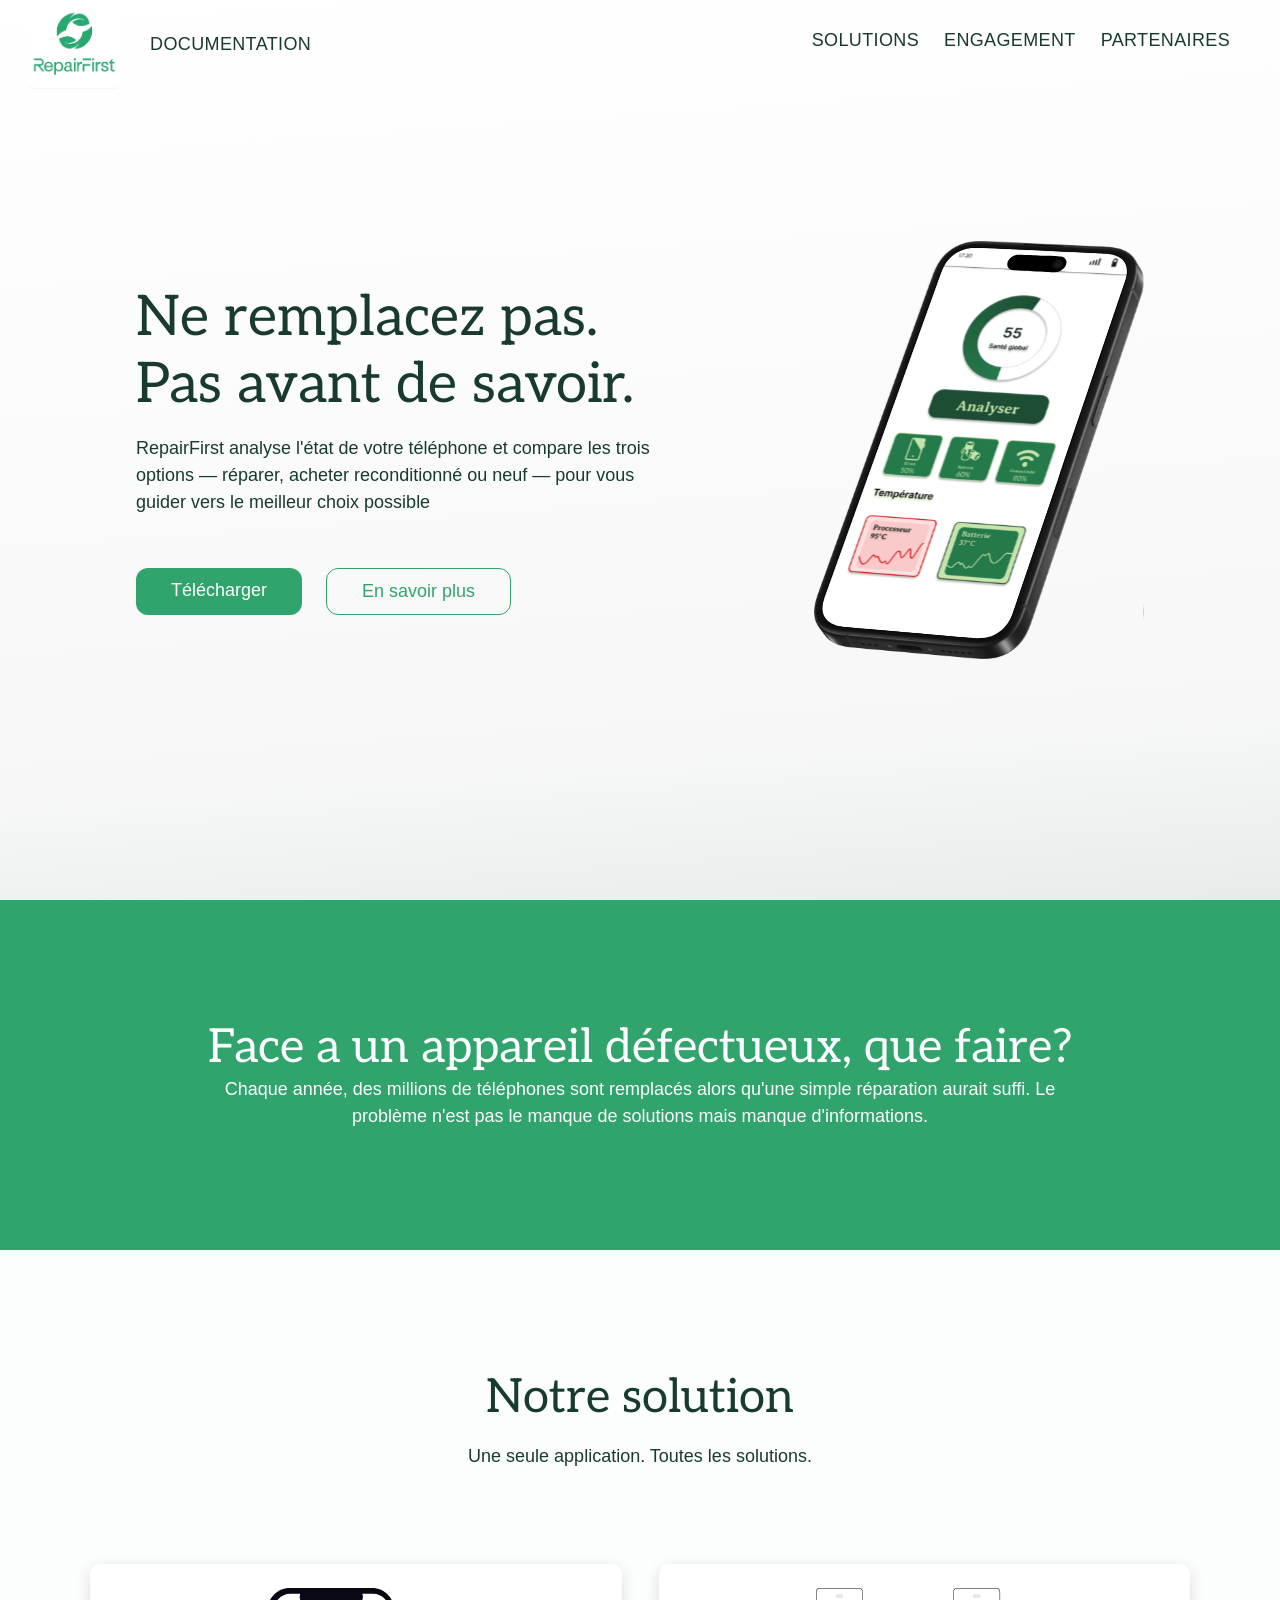
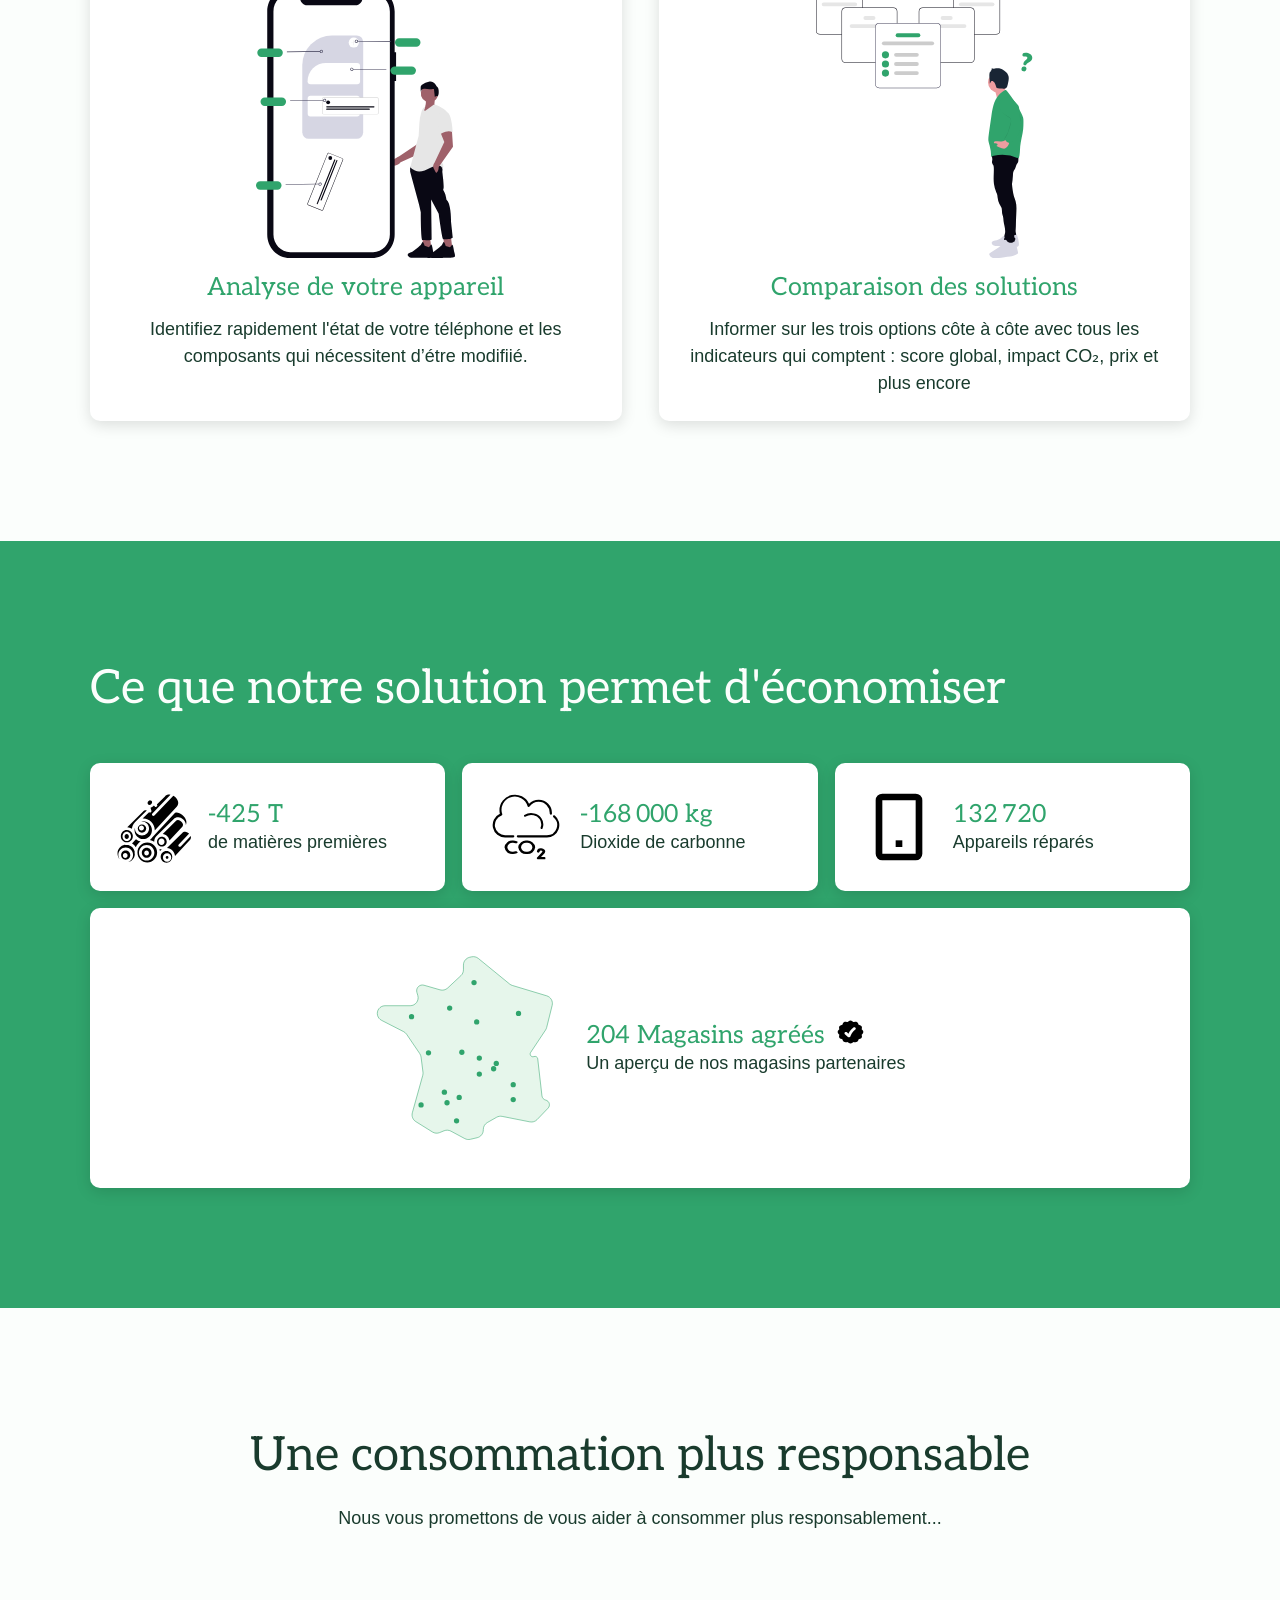
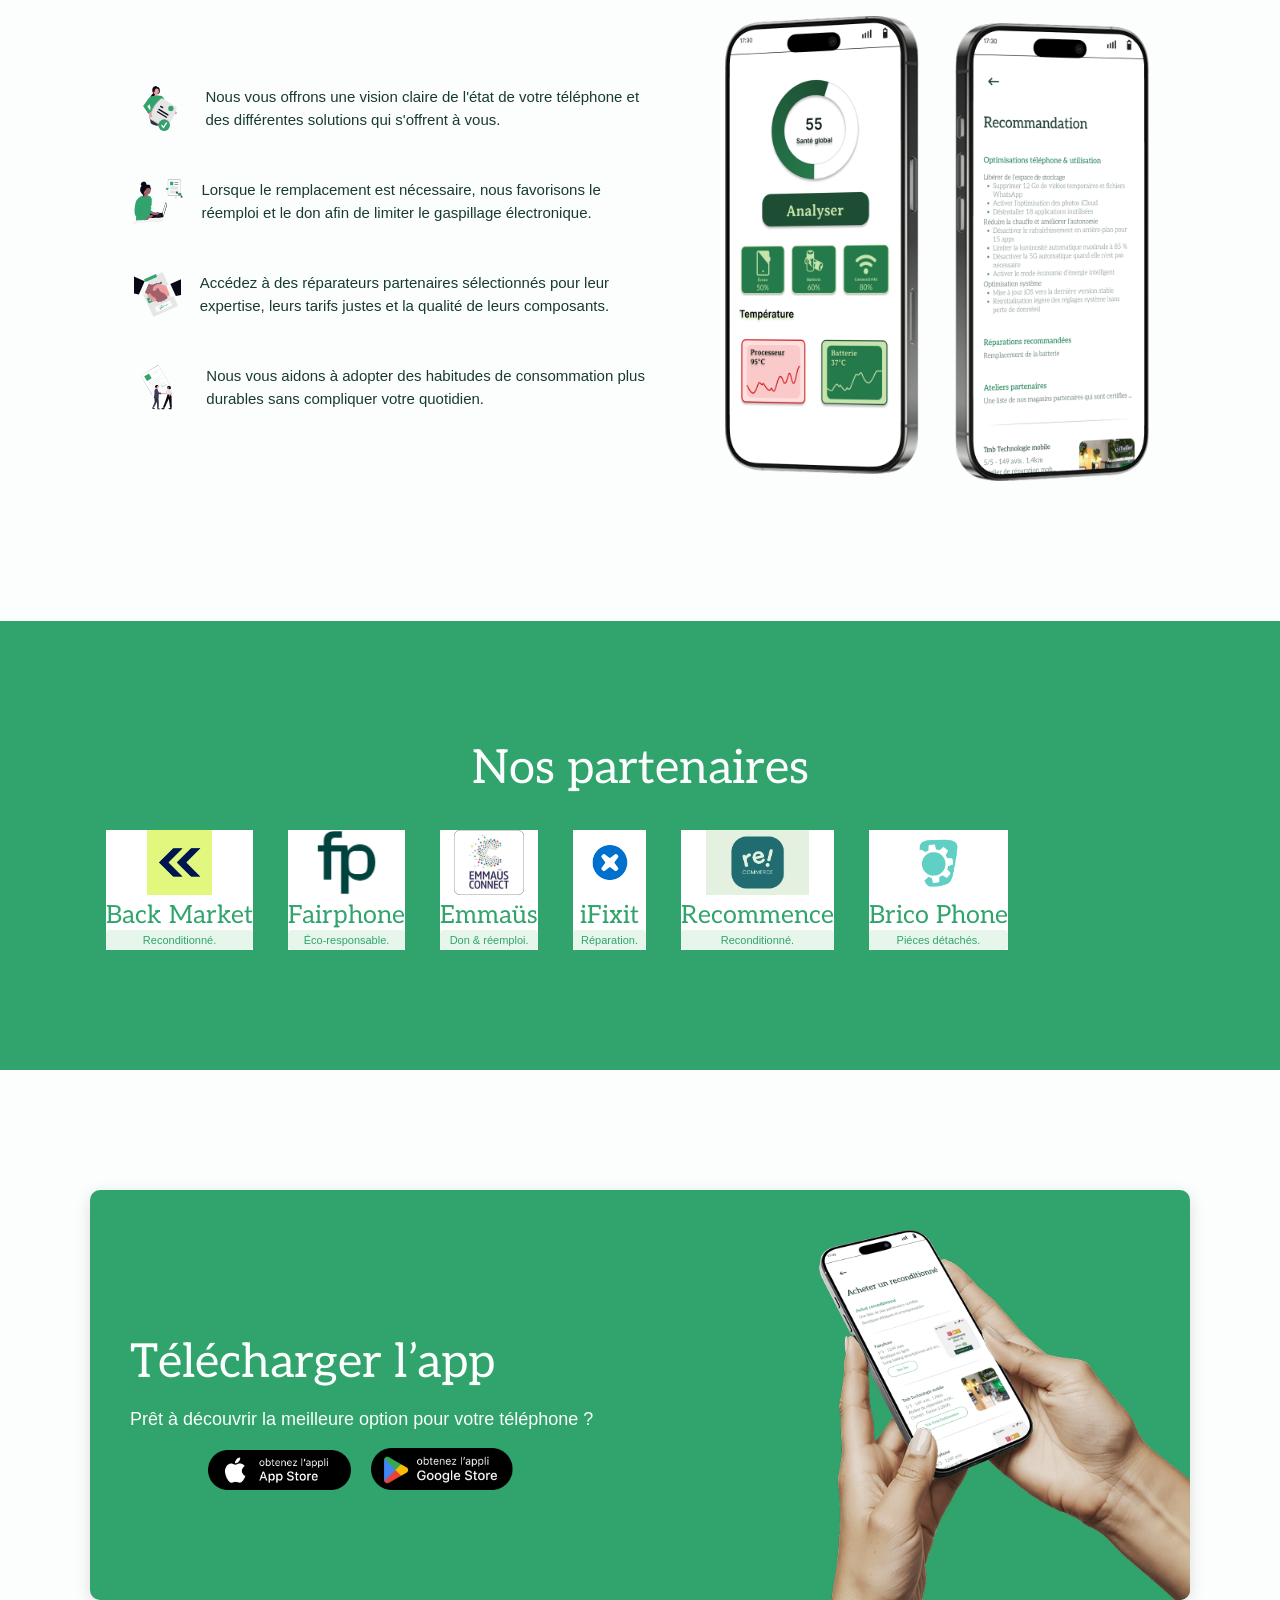
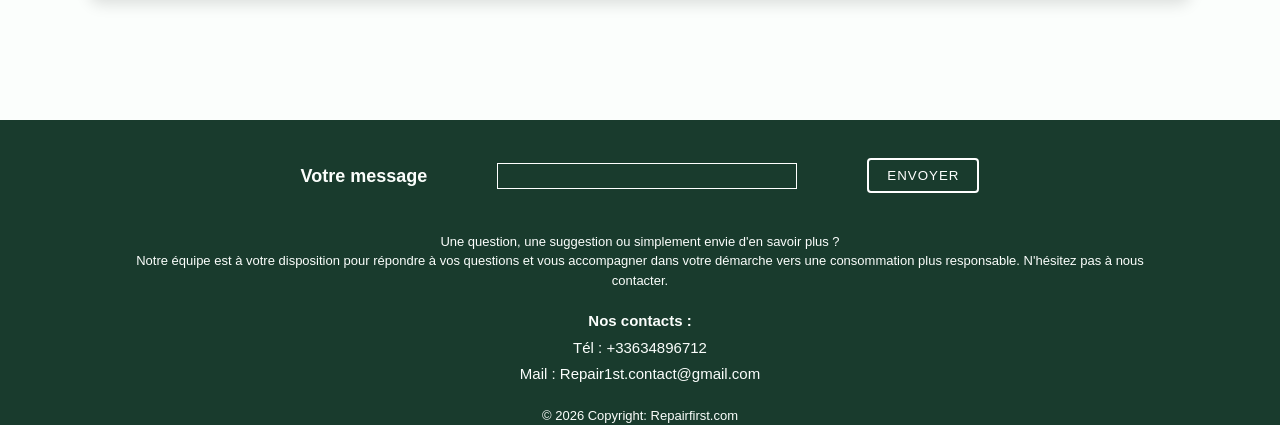
==== commit a8491157: "commit13" ====
--- a/index.html
+++ b/index.html
@@ -19,11 +19,11 @@
 <body>
     <!--header siham  -->
     <header>
-        <div class="div-nav">
-            <div class="logo-container">
-                <img class="img-logo" src="./assets/header/image.png" alt="logo">
-                <a class="lien" href="documentation.html">Documentation</a>
-            </div>
+      <div class="div-nav">
+        <div class="logo-container">
+          <img class="img-logo" src="./assets/header/image.png" alt="logo">
+          <a class="lien" href="documentation.html">Documentation</a>
+        </div>
             <nav>
                 <a class="lien" href="#solutions">Solutions</a>
                 <a class="lien" href="#engagement">Engagement</a>
@@ -31,23 +31,23 @@
             </nav>
         </div>
         <div class="hero section-padding">
-            <div class="container">
-                <div class="div-hero">
-                    <h1>Ne remplacez pas. Pas avant de savoir.</h1>
-                    <p>RepairFirst analyse l'état de votre téléphone et compare les trois options
-                        — réparer, acheter reconditionné ou neuf — pour vous guider vers le meilleur choix possible</p>
-                    <div class="div-button">
-                        <a class="button" href="">Télécharger</a>
-                        <a class="button secondary" href="">En savoir plus</a>
-                    </div>
-                </div>
-                <img src="./assets/header/mockup.svg" alt="image de l'application analyse de santé" class="img-hero">
-            </div>
+          <div class="container">
+            <div class="div-hero">
+                <h1>Ne remplacez pas. Pas avant de savoir.</h1>
+                <p>RepairFirst analyse l'état de votre téléphone et compare les trois options 
+                    — réparer, acheter reconditionné ou neuf — pour vous guider vers le meilleur choix possible</p>
+                <div class="div-button">
+                    <a class="button" href="">Télécharger</a>
+                    <a class="button secondary" href="">En savoir plus</a>
+                </div>
+            </div>
+            <img src="./assets/header/mockup.svg" alt="image de l'application analyse de santé" class="img-hero">
+          </div>
         </div>
     </header>
 
     <!-- section problematique siham -->
-    <section id="problematique" class="section-padding bg-green section-cacher">
+    <section id="problematique" class="section-padding bg-green">
         <div class="container">
             <h2>Face a un appareil défectueux, que faire?</h2>
             <p>Chaque année, des millions de téléphones sont remplacés alors qu'une simple réparation aurait suffi.
@@ -56,26 +56,22 @@
     </section>
 
     <!-- section solution  fatima  -->
-    <section id="solutions" class="section-padding section-cacher">
+    <section id="solutions" class="section-padding">
         <div class="container">
             <h2>Notre solution</h2>
             <p class="paragraphe-solution">Une seule application. Toutes les solutions.</p>
             <div class="card-container">
                 <div class="card">
-                    <img class="img-card" src="./assets/section-solutions/image-analysisSante.svg"
-                        alt="image-analysisSante">
+                    <img class="img-card" src="./assets/section-solutions/image-analysisSante.svg" alt="image-analysisSante">
                     <h3>Analyse de votre appareil</h3>
-                    <p>Identifiez rapidement l'état de votre téléphone et les composants qui nécessitent d’étre
-                        modifiié.
+                    <p>Identifiez rapidement l'état de votre téléphone et les composants qui nécessitent d’étre modifiié.
                     </p>
                 </div>
 
                 <div class="card">
-                    <img class="img-card" src="./assets/section-solutions/image_too-many-options.svg"
-                        alt="image_too-many-options">
+                    <img class="img-card" src="./assets/section-solutions/image_too-many-options.svg" alt="image_too-many-options">
                     <h3>Comparaison des solutions</h3>
-                    <p> Informer sur les trois options côte à côte avec tous les indicateurs qui comptent : score
-                        global, impact CO₂, prix et plus encore</p>
+                    <p> Informer sur les trois options côte à côte avec tous les indicateurs qui comptent : score global, impact CO₂, prix et plus encore</p>
                 </div>
             </div>
 
@@ -83,12 +79,12 @@
 
     </section>
     <!-- Remplace tes h3 dans la section #preuve par : -->
-
+    
     <!-- Section preuve fatima -->
-    <section id="preuve" class="bg-green section-padding section-cacher">
+    <section id="preuve" class="bg-green section-padding">
         <div class="container">
             <h2>Ce que notre solution permet d'économiser</h2>
-
+            
             <div class="card-container">
                 <!-- petite card -->
                 <div class="card">
@@ -96,7 +92,7 @@
                     <div>
                         <h3><span data-target="500" data-prefix="- " data-suffix=" T">- 500 T</span></h3>
                         <p class="p-preuve">de matières premières</p>
-
+                        
                     </div>
                 </div>
                 <!-- petite card -->
@@ -105,7 +101,7 @@
                     <div>
                         <h3><span data-target="200000" data-prefix="-" data-suffix=" kg">-200 000 kg</span></h3>
                         <p class="p-preuve">Dioxide de carbonne</p>
-
+                        
                     </div>
                 </div>
                 <!-- petite card -->
@@ -138,51 +134,40 @@
 
 
     <!-- Section engagement siham -->
-    <section id="engagement" class="section-padding section-cacher">
+    <section id="engagement" class="section-padding">
         <div class="container div-engagement">
             <h2>Une consommation plus responsable</h2>
             <p>Nous vous promettons de vous aider à consommer plus responsablement...</p>
             <div class="div-card-engagement">
                 <div class="card-container">
                     <div class="card-engagement">
-                        <img src="./assets/section-engagement/image-certification_oqiz.svg" alt="image certfication"
-                            class="icon-card-engagement">
-                        <p class="p-engagement">Nous vous offrons une vision claire de l'état de votre téléphone et des
-                            différentes solutions qui s'offrent à vous.</p>
-                    </div>
-                    <div class="card-engagement">
-                        <img src="./assets/section-engagement/image-analyze.svg" alt="image analyse"
-                            class="icon-card-engagement">
-                        <p class="p-engagement">Lorsque le remplacement est nécessaire, nous favorisons le réemploi et
-                            le don afin de limiter le gaspillage électronique.</p>
-                    </div>
-                    <div class="card-engagement">
-                        <img src="./assets/section-engagement/image_handshake.svg" alt="image serrage de main"
-                            class="icon-card-engagement">
-                        <p class="p-engagement">Accédez à des réparateurs partenaires sélectionnés pour leur expertise,
-                            leurs tarifs justes et la qualité de leurs composants.</p>
-                    </div>
-                    <div class="card-engagement">
-                        <img src="./assets/section-engagement/image-agreement.svg" alt="image accord"
-                            class="icon-card-engagement">
-                        <p class="p-engagement">Nous vous aidons à adopter des habitudes de consommation plus durables
-                            sans compliquer votre quotidien.</p>
-                    </div>
-                </div>
-                <img src="./assets/section-engagement/Black-Titanium.png" alt="image interfaces de l'application"
-                    class="img-engagement">
+                        <img src="./assets/section-engagement/image-certification_oqiz.svg" alt="image certfication" class="icon-card-engagement">
+                        <p class="p-engagement">Nous vous offrons une vision claire de l'état de votre téléphone et des différentes solutions qui s'offrent à vous.</p>
+                    </div>
+                    <div class="card-engagement">
+                        <img src="./assets/section-engagement/image-analyze.svg" alt="image analyse" class="icon-card-engagement">
+                        <p class="p-engagement">Lorsque le remplacement est nécessaire, nous favorisons le réemploi et le don afin de limiter le gaspillage électronique.</p>
+                    </div>
+                    <div class="card-engagement">
+                        <img src="./assets/section-engagement/image_handshake.svg" alt="image serrage de main" class="icon-card-engagement">
+                        <p class="p-engagement">Accédez à des réparateurs partenaires sélectionnés pour leur expertise, leurs tarifs justes et la qualité de leurs composants.</p>
+                    </div>
+                    <div class="card-engagement">
+                        <img src="./assets/section-engagement/image-agreement.svg" alt="image accord" class="icon-card-engagement">
+                        <p class="p-engagement">Nous vous aidons à adopter des habitudes de consommation plus durables sans compliquer votre quotidien.</p>
+                    </div>
+                </div>
+                <img src="./assets/section-engagement/Black-Titanium.png" alt="image interfaces de l'application" class="img-engagement">
             </div>
 
         </div>
     </section>
     <!-- Section partenaires fatima -->
-    <section id="partenaires" class="bg-green section-padding section-cacher">
+    <section id="partenaires" class="bg-green section-padding">
         <div class="container div-partenaire ">
             <h2>Nos partenaires</h2>
-           
-            <div class="fenetre-partenaires">
-                <div id="defilement-partenaires">
-                </div>
+            <div id="defilement-partenaires">
+
             </div>
 
             <!-- <div class="cardContainer div-logo-partenaire">
@@ -193,25 +178,23 @@
 
 
     <!-- Section telechargement siham -->
-    <section id="telechargement" class="section-padding section-cacher">
+    <section id="telechargement" class="section-padding">
         <div class="container bg-green div-telecharger">
             <div class="div-download">
                 <h2>Télécharger l’app</h2>
                 <p>Prêt à découvrir la meilleure option pour votre téléphone ?</p>
                 <div class="">
                     <img src="./assets/section-telechargement/button-appstore.png" alt="" class="button-telechargement">
-                    <img src="./assets/section-telechargement/button-googlestore.png" alt=""
-                        class="button-telechargement">
-                </div>
-            </div>
-            <img src="./assets/section-telechargement/mockuphand.png" alt="image interface comparatif"
-                class="img-telechargement">
+                    <img src="./assets/section-telechargement/button-googlestore.png" alt="" class="button-telechargement">
+                </div>
+            </div>
+            <img src="./assets/section-telechargement/mockuphand.png" alt="image interface comparatif" class="img-telechargement">
         </div>
     </section>
 
 
     <!-- Section footer fatima -->
-    <section id="" class="sec-footer section-cacher">
+    <section id="" class="sec-footer">
 
         <div class="container">
             <div>
@@ -251,4 +234,4 @@
     <script src="script.js"></script>
 </body>
 
-</html>+</html>
--- a/style.css
+++ b/style.css
@@ -33,17 +33,6 @@
   font-family: "Inter", sans-serif;
 }
 
-.section-cacher {
-  opacity: 0;
-  transform: translateY(30px);
-  transition: opacity 0.6s, transform 0.6s;
-}
-
-.section-visible {
-  opacity: 1;
-  transform: translateY(0);
-}
-
 h1,
 h2,
 h3 {
@@ -292,59 +281,42 @@
 
 /* Section partenaire */
 
-
-
+#defilement-partenaires{
+
+  display: flex;
+      gap: 35px;
+
+}
 .div-partenaire {
   display: flex;
   flex-direction: column;
+  justify-content: center;
   align-items: center;
   gap: 2rem;
 }
 
-
-.fenetre-partenaires {
-  overflow: hidden;
-  width: 90%;
-  margin: 0 auto;
-}
-
-
-#defilement-partenaires {
-  display: flex;
-  gap: 35px;
-  width: max-content; 
+.div-logo-partenaire {
+  display: flex;
+  gap: 1rem;
+  flex-wrap: wrap;
 }
 
 .img-partenaire {
   height: 65px;
-  width: 65px;
-  object-fit: contain; 
 }
 
 .card-partenaire {
   background-color: white;
-  display: flex;
-  align-items: center;
-  gap: 10px;
-  padding: 10px 16px;
-  border-radius: 8px;
-  box-shadow: 0 2px 6px rgba(0, 0, 0, 0.08);
-  min-width: 160px;
-}
-
-.card-partenaire h3 {
-  font-size: 14px;
-  margin: 0;
 }
 
 .texte-partenaire {
+
   font-size: 11px;
   color: #30a46c;
   font-weight: 500;
   background: #e6f6eb;
   padding: 2px 8px;
   border-radius: 4px;
-  margin: 4px 0 0 0;
 }
 
 /* section engagement */
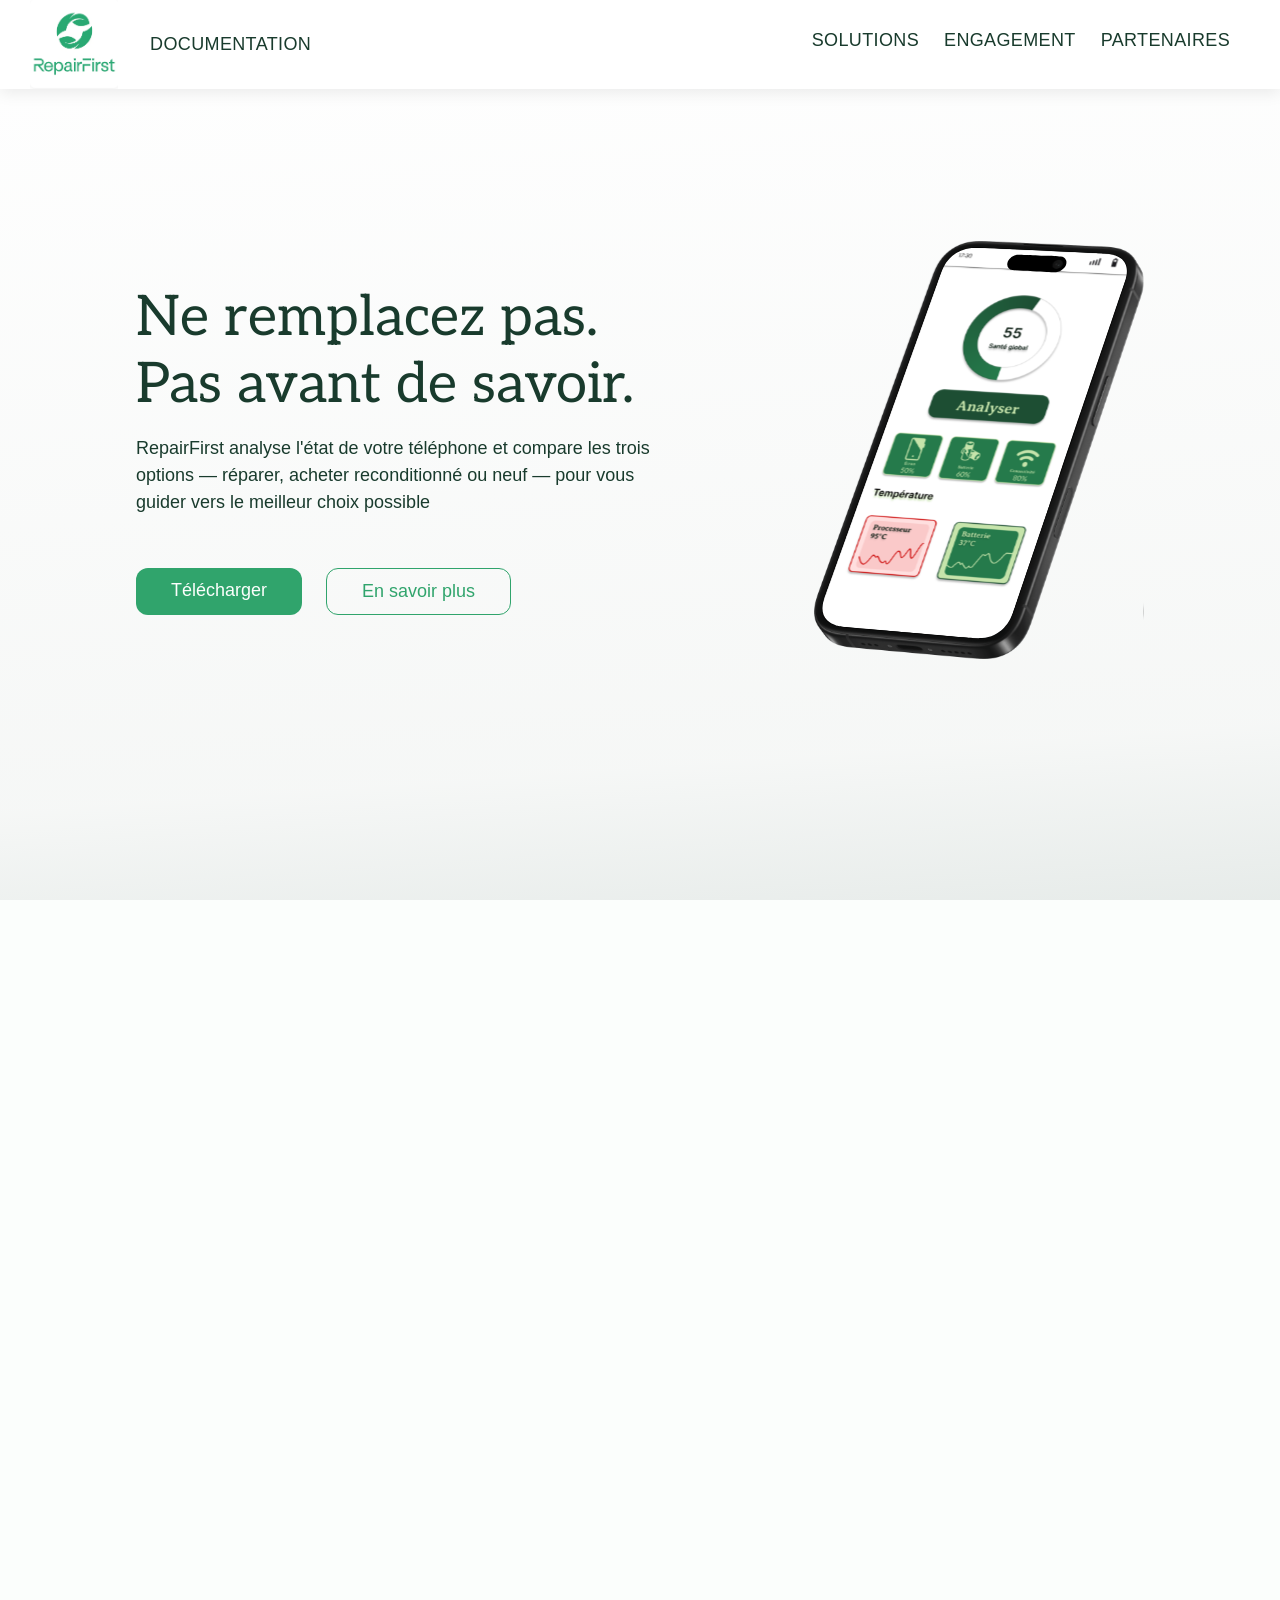
==== commit 9d499962: "FIN SNIF" ====
--- a/index.html
+++ b/index.html
@@ -19,11 +19,11 @@
 <body>
     <!--header siham  -->
     <header>
-      <div class="div-nav">
-        <div class="logo-container">
-          <img class="img-logo" src="./assets/header/image.png" alt="logo">
-          <a class="lien" href="documentation.html">Documentation</a>
-        </div>
+        <div class="div-nav">
+            <div class="logo-container">
+                <img class="img-logo" src="./assets/header/image.png" alt="logo">
+                <a class="lien" href="documentation.html">Documentation</a>
+            </div>
             <nav>
                 <a class="lien" href="#solutions">Solutions</a>
                 <a class="lien" href="#engagement">Engagement</a>
@@ -31,23 +31,23 @@
             </nav>
         </div>
         <div class="hero section-padding">
-          <div class="container">
-            <div class="div-hero">
-                <h1>Ne remplacez pas. Pas avant de savoir.</h1>
-                <p>RepairFirst analyse l'état de votre téléphone et compare les trois options 
-                    — réparer, acheter reconditionné ou neuf — pour vous guider vers le meilleur choix possible</p>
-                <div class="div-button">
-                    <a class="button" href="">Télécharger</a>
-                    <a class="button secondary" href="">En savoir plus</a>
-                </div>
-            </div>
-            <img src="./assets/header/mockup.svg" alt="image de l'application analyse de santé" class="img-hero">
-          </div>
+            <div class="container">
+                <div class="div-hero">
+                    <h1>Ne remplacez pas. Pas avant de savoir.</h1>
+                    <p>RepairFirst analyse l'état de votre téléphone et compare les trois options
+                        — réparer, acheter reconditionné ou neuf — pour vous guider vers le meilleur choix possible</p>
+                    <div class="div-button">
+                        <a class="button" href="#telechargement">Télécharger</a>
+                        <a class="button secondary" href="">En savoir plus</a>
+                    </div>
+                </div>
+                <img src="./assets/header/mockup.svg" alt="image de l'application analyse de santé" class="img-hero">
+            </div>
         </div>
     </header>
 
     <!-- section problematique siham -->
-    <section id="problematique" class="section-padding bg-green">
+    <section id="problematique" class="section-padding bg-green section-cacher">
         <div class="container">
             <h2>Face a un appareil défectueux, que faire?</h2>
             <p>Chaque année, des millions de téléphones sont remplacés alors qu'une simple réparation aurait suffi.
@@ -56,22 +56,26 @@
     </section>
 
     <!-- section solution  fatima  -->
-    <section id="solutions" class="section-padding">
+    <section id="solutions" class="section-padding section-cacher">
         <div class="container">
             <h2>Notre solution</h2>
             <p class="paragraphe-solution">Une seule application. Toutes les solutions.</p>
             <div class="card-container">
                 <div class="card">
-                    <img class="img-card" src="./assets/section-solutions/image-analysisSante.svg" alt="image-analysisSante">
+                    <img class="img-card" src="./assets/section-solutions/image-analysisSante.svg"
+                        alt="image-analysisSante">
                     <h3>Analyse de votre appareil</h3>
-                    <p>Identifiez rapidement l'état de votre téléphone et les composants qui nécessitent d’étre modifiié.
+                    <p>Identifiez rapidement l'état de votre téléphone et les composants qui nécessitent d’étre
+                        modifié.
                     </p>
                 </div>
 
                 <div class="card">
-                    <img class="img-card" src="./assets/section-solutions/image_too-many-options.svg" alt="image_too-many-options">
-                    <h3>Comparaison des solutions</h3>
-                    <p> Informer sur les trois options côte à côte avec tous les indicateurs qui comptent : score global, impact CO₂, prix et plus encore</p>
+                    <img class="img-card" src="./assets/section-solutions/image_too-many-options.svg"
+                        alt="image_too-many-options">
+                    <h3>Comparaison des options</h3>
+                    <p> Informer sur les trois options côte à côte avec tous les indicateurs qui comptent : score
+                        global, impact CO₂, prix et plus encore</p>
                 </div>
             </div>
 
@@ -79,29 +83,29 @@
 
     </section>
     <!-- Remplace tes h3 dans la section #preuve par : -->
-    
+
     <!-- Section preuve fatima -->
-    <section id="preuve" class="bg-green section-padding">
-        <div class="container">
-            <h2>Ce que notre solution permet d'économiser</h2>
-            
+    <section id="preuve" class="bg-green section-padding section-cacher">
+        <div class="container">
+            <h2>Ce que notre RepairFirst a permis</h2>
+
             <div class="card-container">
                 <!-- petite card -->
                 <div class="card">
                     <img class="img-preuve" src="./assets/section-preuves/matierePremiere.svg" alt="matierePremiere">
                     <div>
-                        <h3><span data-target="500" data-prefix="- " data-suffix=" T">- 500 T</span></h3>
-                        <p class="p-preuve">de matières premières</p>
-                        
+                        <h3><span data-target="500" data-prefix="- " data-suffix=" T">500 T</span></h3>
+                        <p class="p-preuve">de matières premières économisées</p>
+
                     </div>
                 </div>
                 <!-- petite card -->
                 <div class="card">
                     <img class="img-preuve" src="./assets/section-preuves/co2.svg" alt="co2">
                     <div>
-                        <h3><span data-target="200000" data-prefix="-" data-suffix=" kg">-200 000 kg</span></h3>
-                        <p class="p-preuve">Dioxide de carbonne</p>
-                        
+                        <h3><span data-target="200000" data-prefix="-" data-suffix=" kg">200 000 kg</span></h3>
+                        <p class="p-preuve">de dioxide de carbonne non émis</p>
+
                     </div>
                 </div>
                 <!-- petite card -->
@@ -109,7 +113,7 @@
                     <img class="img-preuve" src="./assets/section-preuves/smartphone.svg" alt="smartphone">
                     <div>
                         <h3><span data-target="158000">158 000</span></h3>
-                        <p class="p-preuve">Appareils réparés</p>
+                        <p class="p-preuve">d'appareils réparés</p>
 
                     </div>
                 </div>
@@ -134,40 +138,51 @@
 
 
     <!-- Section engagement siham -->
-    <section id="engagement" class="section-padding">
+    <section id="engagement" class="section-padding section-cacher">
         <div class="container div-engagement">
             <h2>Une consommation plus responsable</h2>
-            <p>Nous vous promettons de vous aider à consommer plus responsablement...</p>
+            <p>Nous vous promettons de vous aider à consommer plus responsablement.</p>
             <div class="div-card-engagement">
                 <div class="card-container">
                     <div class="card-engagement">
-                        <img src="./assets/section-engagement/image-certification_oqiz.svg" alt="image certfication" class="icon-card-engagement">
-                        <p class="p-engagement">Nous vous offrons une vision claire de l'état de votre téléphone et des différentes solutions qui s'offrent à vous.</p>
-                    </div>
-                    <div class="card-engagement">
-                        <img src="./assets/section-engagement/image-analyze.svg" alt="image analyse" class="icon-card-engagement">
-                        <p class="p-engagement">Lorsque le remplacement est nécessaire, nous favorisons le réemploi et le don afin de limiter le gaspillage électronique.</p>
-                    </div>
-                    <div class="card-engagement">
-                        <img src="./assets/section-engagement/image_handshake.svg" alt="image serrage de main" class="icon-card-engagement">
-                        <p class="p-engagement">Accédez à des réparateurs partenaires sélectionnés pour leur expertise, leurs tarifs justes et la qualité de leurs composants.</p>
-                    </div>
-                    <div class="card-engagement">
-                        <img src="./assets/section-engagement/image-agreement.svg" alt="image accord" class="icon-card-engagement">
-                        <p class="p-engagement">Nous vous aidons à adopter des habitudes de consommation plus durables sans compliquer votre quotidien.</p>
-                    </div>
-                </div>
-                <img src="./assets/section-engagement/Black-Titanium.png" alt="image interfaces de l'application" class="img-engagement">
+                        <img src="./assets/section-engagement/image-certification_oqiz.svg" alt="image certfication"
+                            class="icon-card-engagement">
+                        <p class="p-engagement">Nous vous offrons une vision claire de l'état de votre téléphone et des
+                            différentes solutions qui s'offrent à vous.</p>
+                    </div>
+                    <div class="card-engagement">
+                        <img src="./assets/section-engagement/image-analyze.svg" alt="image analyse"
+                            class="icon-card-engagement">
+                        <p class="p-engagement"> Lorsque le remplacement est nécessaire, nous favorisons le réemploi et
+                            le don afin de limiter le gaspillage électronique.</p>
+                    </div>
+                    <div class="card-engagement">
+                        <img src="./assets/section-engagement/image_handshake.svg" alt="image serrage de main"
+                            class="icon-card-engagement">
+                        <p class="p-engagement">Nous accédons à des réparateurs partenaires sélectionnés pour leur expertise,
+                            leurs tarifs justes et la qualité de leurs composants.</p>
+                    </div>
+                    <div class="card-engagement">
+                        <img src="./assets/section-engagement/image-agreement.svg" alt="image accord"
+                            class="icon-card-engagement">
+                        <p class="p-engagement"> Nous vous aidons à adopter des habitudes de consommation plus durables
+                            sans compliquer votre quotidien.</p>
+                    </div>
+                </div>
+                <img src="./assets/section-engagement/Black-Titanium.png" alt="image interfaces de l'application"
+                    class="img-engagement">
             </div>
 
         </div>
     </section>
     <!-- Section partenaires fatima -->
-    <section id="partenaires" class="bg-green section-padding">
+    <section id="partenaires" class="bg-green section-padding section-cacher">
         <div class="container div-partenaire ">
             <h2>Nos partenaires</h2>
-            <div id="defilement-partenaires">
-
+           
+            <div class="fenetre-partenaires">
+                <div id="defilement-partenaires">
+                </div>
             </div>
 
             <!-- <div class="cardContainer div-logo-partenaire">
@@ -178,23 +193,25 @@
 
 
     <!-- Section telechargement siham -->
-    <section id="telechargement" class="section-padding">
+    <section id="telechargement" class="section-padding section-cacher">
         <div class="container bg-green div-telecharger">
             <div class="div-download">
                 <h2>Télécharger l’app</h2>
                 <p>Prêt à découvrir la meilleure option pour votre téléphone ?</p>
                 <div class="">
                     <img src="./assets/section-telechargement/button-appstore.png" alt="" class="button-telechargement">
-                    <img src="./assets/section-telechargement/button-googlestore.png" alt="" class="button-telechargement">
-                </div>
-            </div>
-            <img src="./assets/section-telechargement/mockuphand.png" alt="image interface comparatif" class="img-telechargement">
+                    <img src="./assets/section-telechargement/button-googlestore.png" alt=""
+                        class="button-telechargement">
+                </div>
+            </div>
+            <img src="./assets/section-telechargement/mockuphand.png" alt="image interface comparatif"
+                class="img-telechargement">
         </div>
     </section>
 
 
     <!-- Section footer fatima -->
-    <section id="" class="sec-footer">
+    <section id="" class="sec-footer section-cacher">
 
         <div class="container">
             <div>
@@ -225,7 +242,7 @@
                 <p>Mail : Repair1st.contact@gmail.com</p>
             </div>
 
-            <p class="p-footer-fin">© 2026 Copyright: Repairfirst.com</p>
+            <p class="p-footer-fin">© 2026 Copyright: RepairFirst.com</p>
 
         </div>
     </section>
@@ -234,4 +251,4 @@
     <script src="script.js"></script>
 </body>
 
-</html>
+</html>
--- a/style.css
+++ b/style.css
@@ -33,6 +33,17 @@
   font-family: "Inter", sans-serif;
 }
 
+.section-cacher {
+  opacity: 0;
+  transform: translateY(30px);
+  transition: opacity 0.6s, transform 0.6s;
+}
+
+.section-visible {
+  opacity: 1;
+  transform: translateY(0);
+}
+
 h1,
 h2,
 h3 {
@@ -162,6 +173,7 @@
   background: white;
   border-radius: 10px;
   padding: 16px;
+  border-top: 1px solid #30a46c;
 }
 
 /* boutons */
@@ -191,6 +203,10 @@
   justify-content: space-between;
   position: absolute;
   width: 100%;
+  position: fixed;
+  box-shadow: 0 4px 15px #00000014;
+  z-index: 1;
+  background: white;
 }
 
 .img-logo {
@@ -281,42 +297,59 @@
 
 /* Section partenaire */
 
-#defilement-partenaires{
-
-  display: flex;
-      gap: 35px;
-
-}
+
+
 .div-partenaire {
   display: flex;
   flex-direction: column;
-  justify-content: center;
   align-items: center;
   gap: 2rem;
 }
 
-.div-logo-partenaire {
-  display: flex;
-  gap: 1rem;
-  flex-wrap: wrap;
+
+.fenetre-partenaires {
+  overflow: hidden;
+  width: 90%;
+  margin: 0 auto;
+}
+
+
+#defilement-partenaires {
+  display: flex;
+  gap: 35px;
+  width: max-content;
 }
 
 .img-partenaire {
   height: 65px;
+  width: 65px;
+  object-fit: contain;
 }
 
 .card-partenaire {
   background-color: white;
+  display: flex;
+  align-items: center;
+  gap: 10px;
+  padding: 10px 16px;
+  border-radius: 8px;
+  box-shadow: 0 2px 6px rgba(0, 0, 0, 0.08);
+  min-width: 160px;
+}
+
+.card-partenaire h3 {
+  font-size: 14px;
+  margin: 0;
 }
 
 .texte-partenaire {
-
   font-size: 11px;
   color: #30a46c;
   font-weight: 500;
   background: #e6f6eb;
   padding: 2px 8px;
   border-radius: 4px;
+  margin: 4px 0 0 0;
 }
 
 /* section engagement */
@@ -584,20 +617,26 @@
   border-radius: 20px;
   padding: 30px;
   box-shadow: 0 10px 25px rgba(0, 0, 0, 0.08);
-}
-
-/* prototype-etape-column{
-
-} */
+  position: relative;
+  margin-bottom: 40px;
+}
+
+
 
 .prototype-etape:hover .etape-image {
-  transform: scale(2);
+  scale: 3 3 1;
+  opacity: 1;
 }
 
 .etape-image {
   width: 15vw;
-  transform: scale(1.2);
-  transition: transform 0.4s ease;
+  transition: all 400ms ease;
+  right: 7.5vw;
+  position: absolute;
+  transform: translateX(50%);
+  transform-origin: right;
+  opacity: 0;
+  z-index: 4;
 }
 
 .etape {
@@ -606,6 +645,9 @@
   align-items: center;
   margin: 70px 0 50px 0;
   height: 170px;
+  padding: 40px 20px 20px 20px;
+  max-width: 80%;
+  margin-right: auto;
 }
 
 .etape-nombre {
@@ -699,4 +741,334 @@
   background: currentColor;
   transform: scaleX(0);
   transition: transform 0.2s;
+}
+
+/* Section références */
+.div-references {
+  display: flex;
+  flex-direction: column;
+  gap: 2rem;
+}
+
+.titre-ref {
+  font-size: 16px;
+  margin-bottom: 1rem;
+  color: #1a1a1a;
+}
+
+.liste-ref {
+  display: flex;
+  gap: 1rem;
+  flex-wrap: wrap;
+}
+
+.card-ref {
+  background-color: white;
+  border-radius: 8px;
+  padding: 16px;
+  flex: 1;
+  min-width: 220px;
+  box-shadow: 0 2px 6px rgba(0, 0, 0, 0.07);
+  display: flex;
+  flex-direction: column;
+  gap: 6px;
+}
+
+.tag-ref {
+  font-size: 10px;
+  font-weight: 600;
+  color: #30a46c;
+  background: #e6f6eb;
+  padding: 2px 8px;
+  border-radius: 4px;
+  width: fit-content;
+}
+
+.nom-ref {
+  font-size: 13px;
+  font-weight: 600;
+  margin: 0;
+}
+
+.desc-ref {
+  font-size: 12px;
+  color: #555;
+  margin: 0;
+  line-height: 1.5;
+}
+
+.lien-ref {
+  font-size: 12px;
+  color: #30a46c;
+  font-weight: 500;
+  text-decoration: none;
+  margin-top: auto;
+}
+
+.lien-ref:hover {
+  text-decoration: underline;
+}
+
+
+/* section evolution */
+
+#evolutions .container {
+  align-items: stretch;
+  text-align: left;
+}
+
+.sous-titre {
+  font-size: 14px;
+  color: #b6e8cc;
+  margin-bottom: 2.5rem;
+}
+
+#evolutions {
+  background: #1e7d4f;
+}
+
+.div-evolutions {
+  display: flex;
+  flex-direction: column;
+  gap: 2.5rem;
+}
+
+.titre-bloc {
+  font-size: 16px;
+  font-weight: 700;
+  color: #fff;
+  margin-bottom: 1rem;
+}
+
+.accordeon {
+  display: flex;
+  flex-direction: column;
+  gap: 8px;
+}
+
+.accordeon-item {
+  background: rgba(255, 255, 255, 0.12);
+  border-radius: 10px;
+  overflow: hidden;
+}
+
+.accordeon-item[open] {
+  background: rgba(255, 255, 255, 0.18);
+}
+
+.accordeon-header {
+  display: flex;
+  align-items: center;
+  gap: 12px;
+  padding: 14px 18px;
+  cursor: pointer;
+  list-style: none; /* enlève la petite flèche par défaut */
+}
+
+.accordeon-header::-webkit-details-marker {
+  display: none; /* enlève la flèche par défaut sur Chrome/Safari */
+}
+
+.accordeon-header::after {
+  content: "▼";
+  margin-left: auto;
+  color: #b6e8cc;
+  font-size: 14px;
+  transition: transform 0.25s;
+}
+
+.accordeon-item[open] .accordeon-header::after {
+  transform: rotate(180deg);
+}
+
+.emoji-feature {
+  font-size: 20px;
+  width: 36px;
+  height: 36px;
+  background: rgba(255, 255, 255, 0.15);
+  border-radius: 8px;
+  display: flex;
+  align-items: center;
+  justify-content: center;
+  flex-shrink: 0;
+}
+
+.titre-feature {
+  font-size: 14px;
+  font-weight: 700;
+  color: #fff;
+}
+
+.accordeon-body {
+  font-size: 13px;
+  color: #d4f0e2;
+  line-height: 1.6;
+  border-top: 1px solid rgba(255, 255, 255, 0.1);
+  margin: 0;
+  padding: 12px 18px 16px;
+}
+
+
+
+.grille-tests {
+  display: flex;
+  gap: 1rem;
+  flex-wrap: wrap;
+}
+
+.card-test {
+  background: rgba(255, 255, 255, 0.12);
+  border-radius: 10px;
+  padding: 16px;
+  flex: 1;
+  min-width: 210px;
+  display: flex;
+  flex-direction: column;
+  gap: 6px;
+}
+
+.tag-test {
+  font-size: 10px;
+  font-weight: 700;
+  padding: 2px 8px;
+  border-radius: 4px;
+  width: fit-content;
+}
+
+.tag-fait {
+  color: #1e7d4f;
+  background: #b6e8cc;
+}
+
+.tag-planifie {
+  color: #fff;
+  background: rgba(255, 255, 255, 0.2);
+}
+
+.nom-test {
+  font-size: 13px;
+  font-weight: 700;
+  color: #fff;
+}
+
+.desc-test {
+  font-size: 12px;
+  color: #d4f0e2;
+  line-height: 1.5;
+}
+
+.badge-test {
+  font-size: 11px;
+  font-weight: 600;
+  margin-top: 4px;
+}
+
+.badge-test.vert {
+  color: #b6e8cc;
+}
+
+.badge-test.gris {
+  color: rgba(255, 255, 255, 0.45);
+}
+
+.roadmap {
+  display: flex;
+  flex-direction: column;
+}
+
+.etape-roadmap {
+  display: flex;
+  gap: 1rem;
+  align-items: stretch;
+}
+
+.etape-gauche {
+  display: flex;
+  flex-direction: column;
+  align-items: center;
+  min-width: 36px;
+}
+
+.cercle {
+  width: 36px;
+  height: 36px;
+  border-radius: 50%;
+  background: #fff;
+  color: #1e7d4f;
+  font-size: 13px;
+  font-weight: 700;
+  display: flex;
+  align-items: center;
+  justify-content: center;
+  flex-shrink: 0;
+}
+
+.cercle.gris {
+  background: rgba(255, 255, 255, 0.2);
+  color: #fff;
+}
+
+.ligne-verticale {
+  width: 2px;
+  flex: 1;
+  background: rgba(255, 255, 255, 0.2);
+  min-height: 24px;
+  margin: 4px 0;
+}
+
+.etape-droite {
+  background: rgba(255, 255, 255, 0.12);
+  border-radius: 10px;
+  padding: 14px 16px;
+  margin-bottom: 8px;
+  width: 40%;
+}
+
+.periode {
+  font-size: 10px;
+  font-weight: 700;
+  color: #b6e8cc;
+  text-transform: uppercase;
+  letter-spacing: 0.5px;
+  margin-bottom: 4px;
+}
+
+.periode.grise {
+  color: rgba(255, 255, 255, 0.35);
+}
+
+.titre-etape {
+  font-size: 13px;
+  font-weight: 700;
+  color: #fff;
+  margin-bottom: 4px;
+}
+
+.desc-etape {
+  font-size: 12px;
+  color: #d4f0e2;
+  line-height: 1.5;
+}
+
+.badge-etape {
+  display: inline-block;
+  font-size: 10px;
+  font-weight: 700;
+  padding: 2px 8px;
+  border-radius: 4px;
+  margin-top: 8px;
+}
+
+.badge-etape.vert {
+  background: #b6e8cc;
+  color: #1e7d4f;
+}
+
+.badge-etape.gris {
+  background: rgba(255, 255, 255, 0.15);
+  color: rgba(255, 255, 255, 0.6);
+}
+
+.ensuite{
+  color: white;
 }
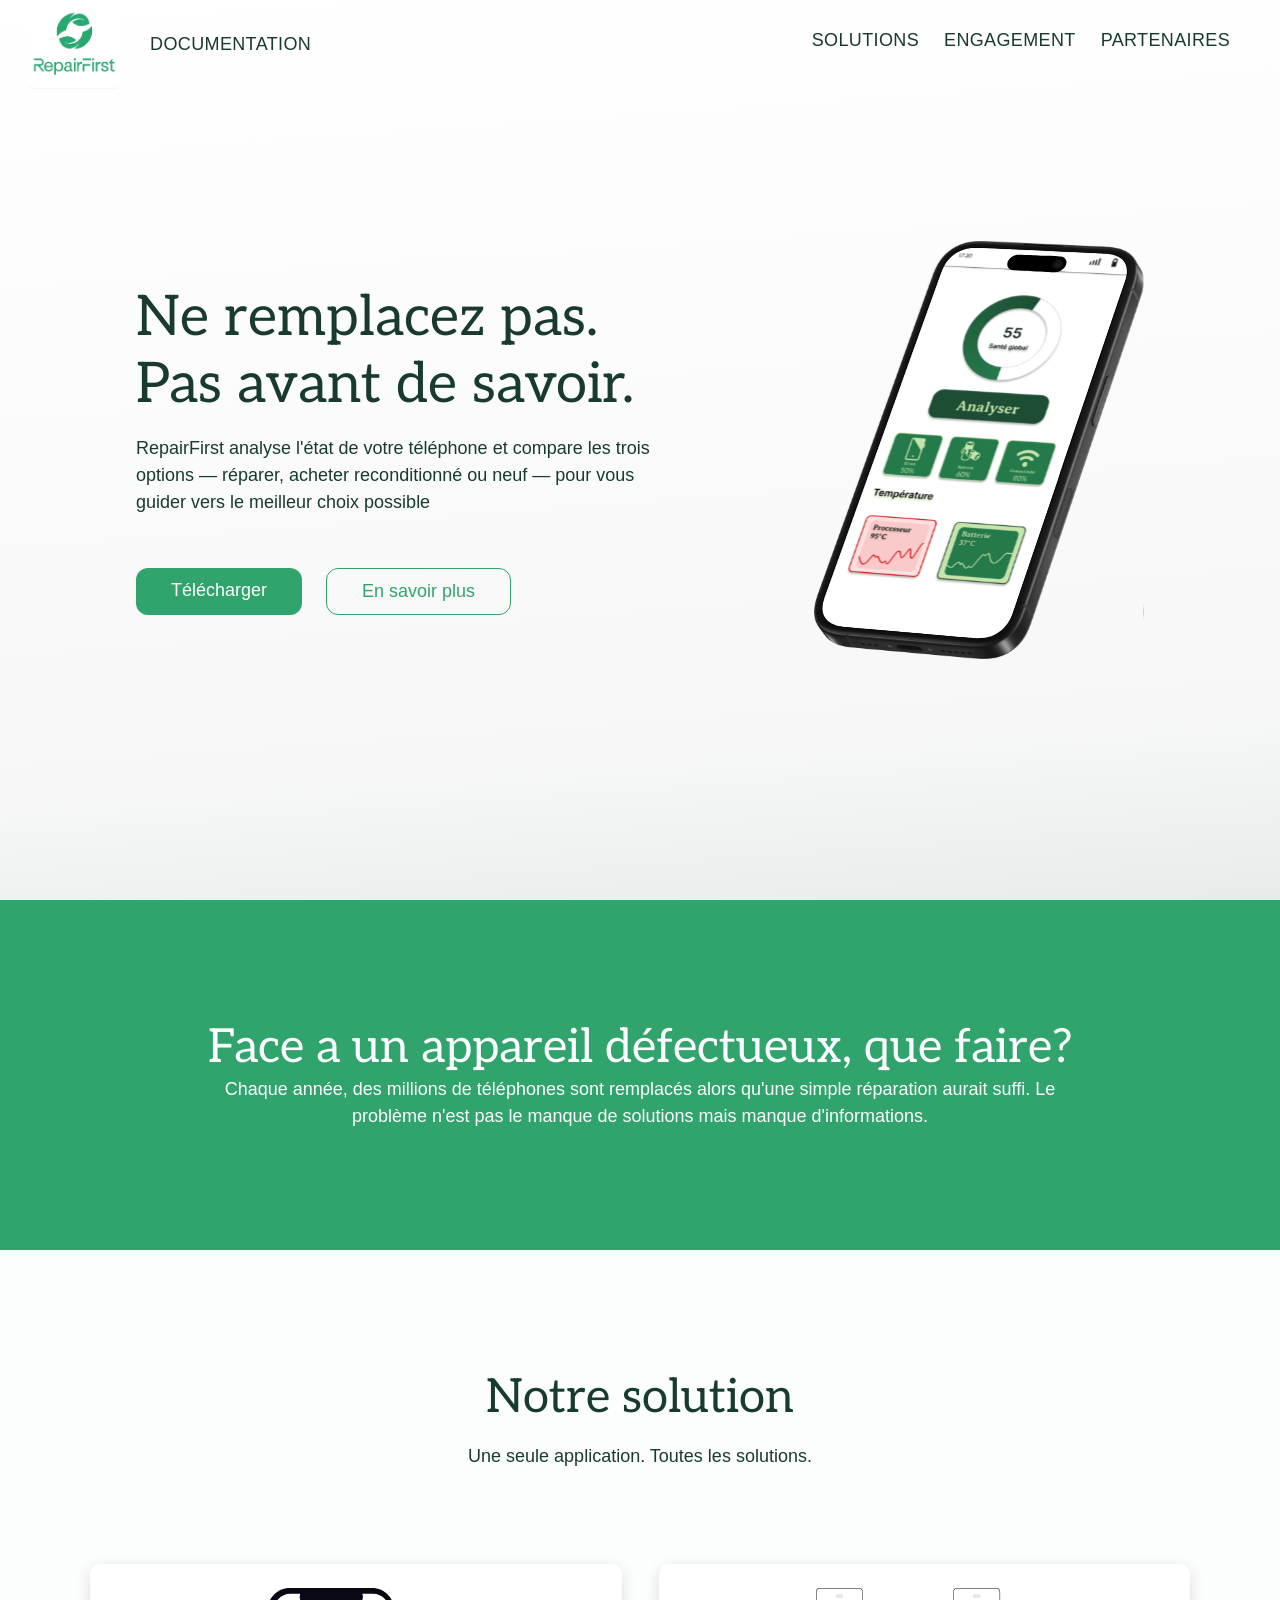
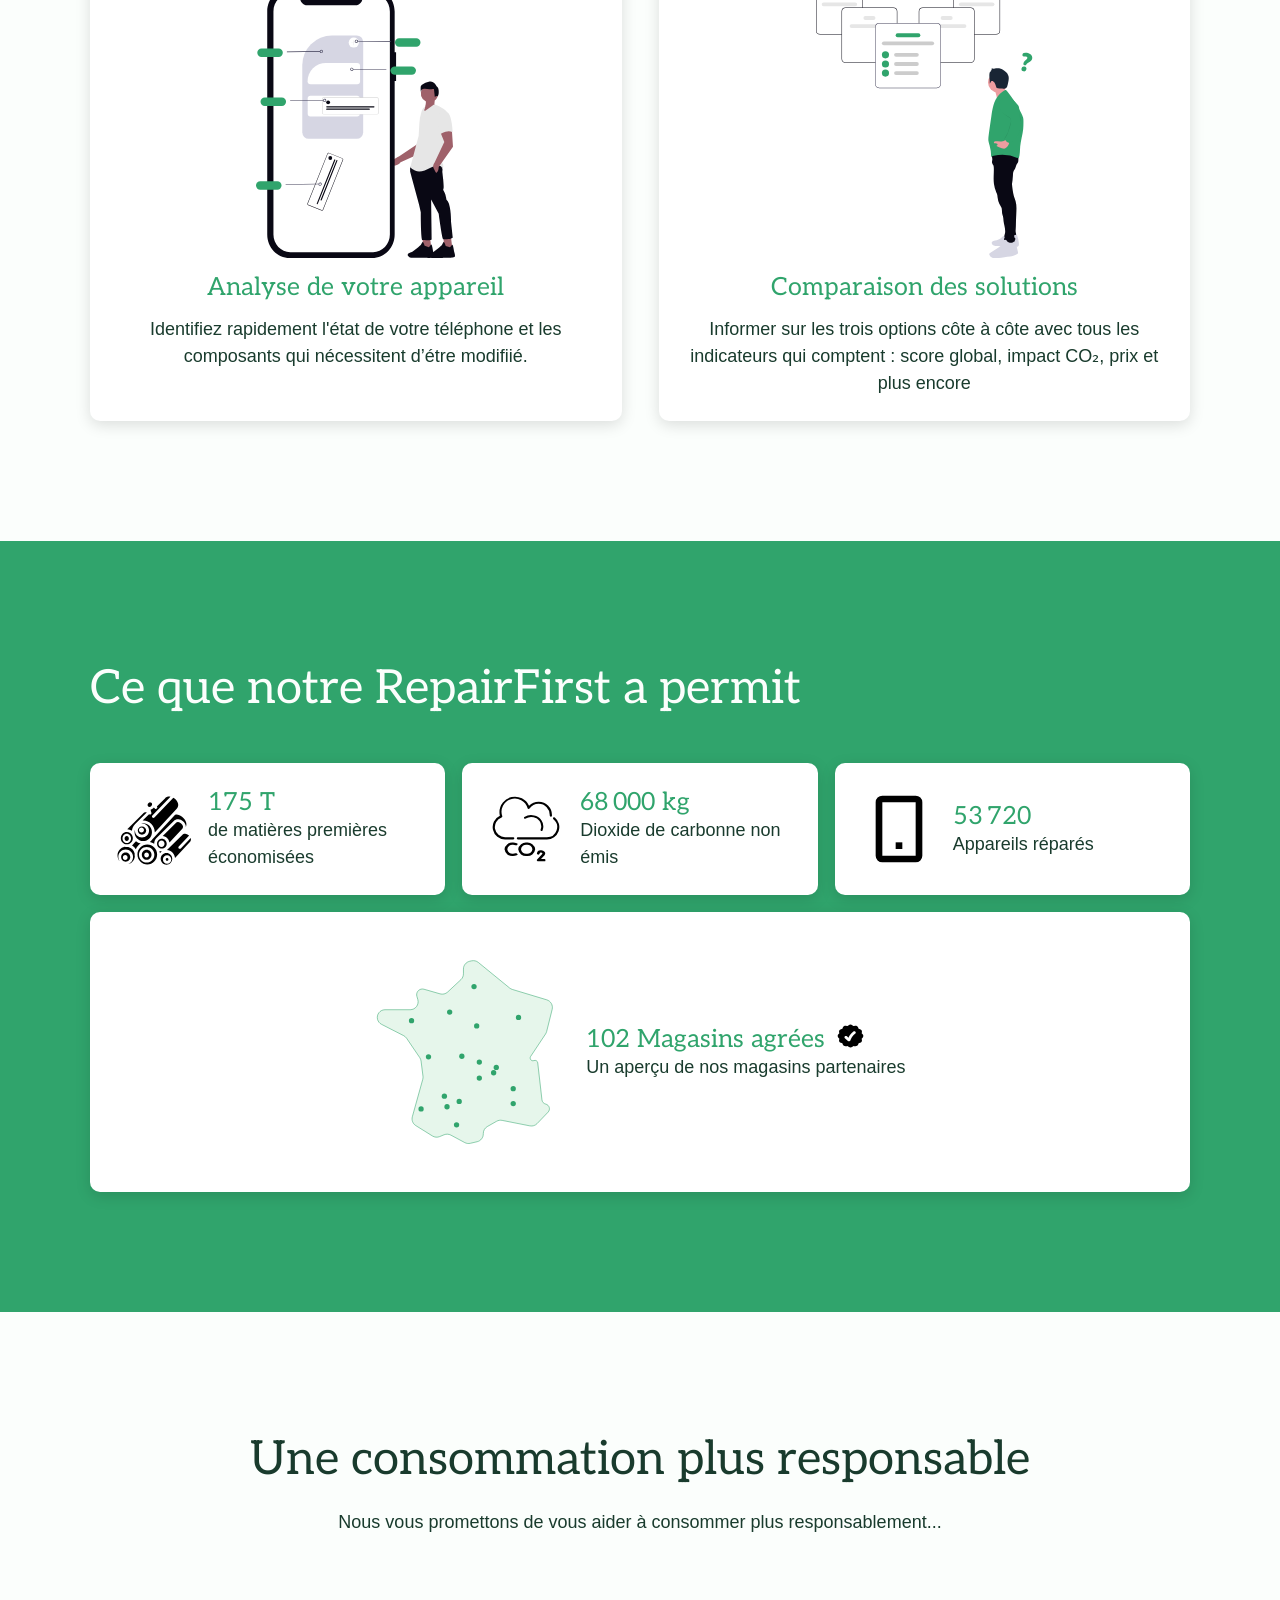
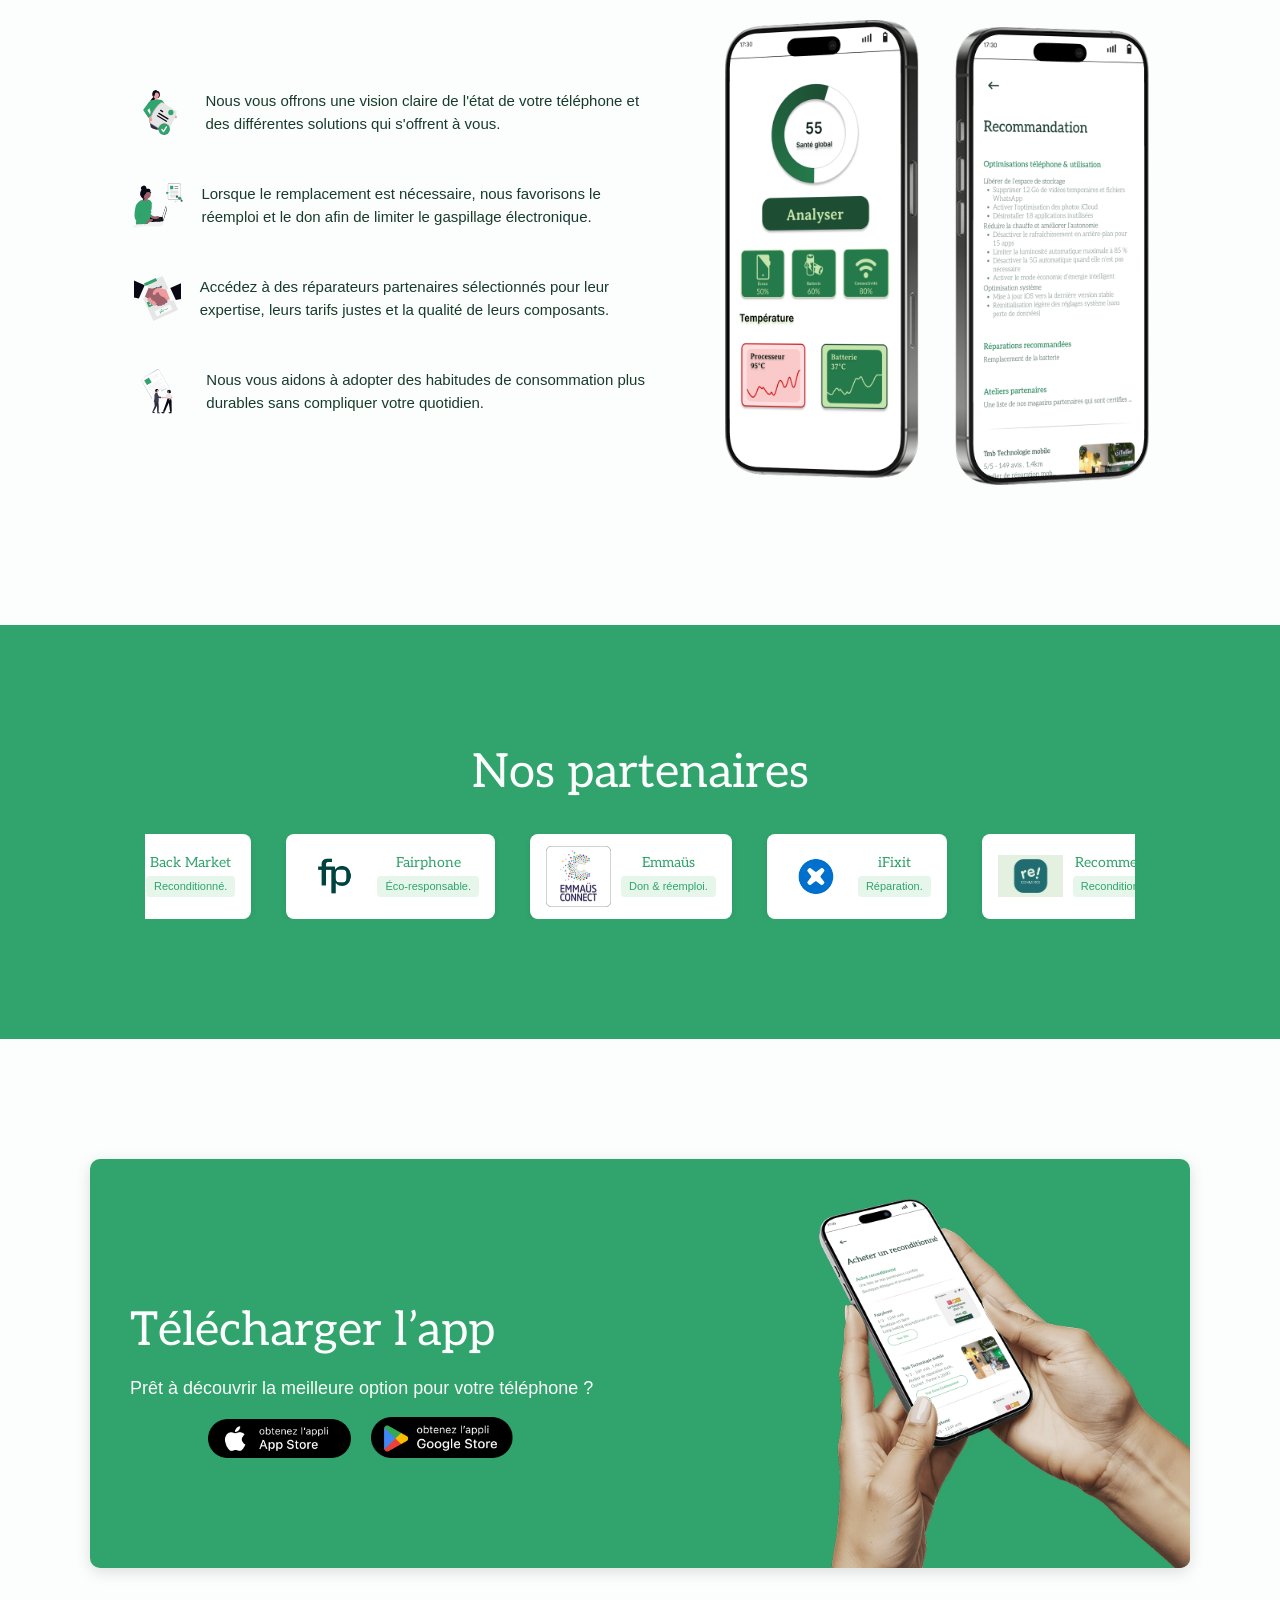
==== commit ebbe0270: "new section" ====
--- a/index.html
+++ b/index.html
@@ -37,7 +37,7 @@
                     <p>RepairFirst analyse l'état de votre téléphone et compare les trois options
                         — réparer, acheter reconditionné ou neuf — pour vous guider vers le meilleur choix possible</p>
                     <div class="div-button">
-                        <a class="button" href="#telechargement">Télécharger</a>
+                        <a class="button" href="">Télécharger</a>
                         <a class="button secondary" href="">En savoir plus</a>
                     </div>
                 </div>
@@ -66,14 +66,14 @@
                         alt="image-analysisSante">
                     <h3>Analyse de votre appareil</h3>
                     <p>Identifiez rapidement l'état de votre téléphone et les composants qui nécessitent d’étre
-                        modifié.
+                        modifiié.
                     </p>
                 </div>
 
                 <div class="card">
                     <img class="img-card" src="./assets/section-solutions/image_too-many-options.svg"
                         alt="image_too-many-options">
-                    <h3>Comparaison des options</h3>
+                    <h3>Comparaison des solutions</h3>
                     <p> Informer sur les trois options côte à côte avec tous les indicateurs qui comptent : score
                         global, impact CO₂, prix et plus encore</p>
                 </div>
@@ -87,7 +87,7 @@
     <!-- Section preuve fatima -->
     <section id="preuve" class="bg-green section-padding section-cacher">
         <div class="container">
-            <h2>Ce que notre RepairFirst a permis</h2>
+            <h2>Ce que notre RepairFirst a permit</h2>
 
             <div class="card-container">
                 <!-- petite card -->
@@ -104,7 +104,7 @@
                     <img class="img-preuve" src="./assets/section-preuves/co2.svg" alt="co2">
                     <div>
                         <h3><span data-target="200000" data-prefix="-" data-suffix=" kg">200 000 kg</span></h3>
-                        <p class="p-preuve">de dioxide de carbonne non émis</p>
+                        <p class="p-preuve">Dioxide de carbonne non émis</p>
 
                     </div>
                 </div>
@@ -113,7 +113,7 @@
                     <img class="img-preuve" src="./assets/section-preuves/smartphone.svg" alt="smartphone">
                     <div>
                         <h3><span data-target="158000">158 000</span></h3>
-                        <p class="p-preuve">d'appareils réparés</p>
+                        <p class="p-preuve">Appareils réparés</p>
 
                     </div>
                 </div>
@@ -141,7 +141,7 @@
     <section id="engagement" class="section-padding section-cacher">
         <div class="container div-engagement">
             <h2>Une consommation plus responsable</h2>
-            <p>Nous vous promettons de vous aider à consommer plus responsablement.</p>
+            <p>Nous vous promettons de vous aider à consommer plus responsablement...</p>
             <div class="div-card-engagement">
                 <div class="card-container">
                     <div class="card-engagement">
@@ -153,19 +153,19 @@
                     <div class="card-engagement">
                         <img src="./assets/section-engagement/image-analyze.svg" alt="image analyse"
                             class="icon-card-engagement">
-                        <p class="p-engagement"> Lorsque le remplacement est nécessaire, nous favorisons le réemploi et
+                        <p class="p-engagement">Lorsque le remplacement est nécessaire, nous favorisons le réemploi et
                             le don afin de limiter le gaspillage électronique.</p>
                     </div>
                     <div class="card-engagement">
                         <img src="./assets/section-engagement/image_handshake.svg" alt="image serrage de main"
                             class="icon-card-engagement">
-                        <p class="p-engagement">Nous accédons à des réparateurs partenaires sélectionnés pour leur expertise,
+                        <p class="p-engagement">Accédez à des réparateurs partenaires sélectionnés pour leur expertise,
                             leurs tarifs justes et la qualité de leurs composants.</p>
                     </div>
                     <div class="card-engagement">
                         <img src="./assets/section-engagement/image-agreement.svg" alt="image accord"
                             class="icon-card-engagement">
-                        <p class="p-engagement"> Nous vous aidons à adopter des habitudes de consommation plus durables
+                        <p class="p-engagement">Nous vous aidons à adopter des habitudes de consommation plus durables
                             sans compliquer votre quotidien.</p>
                     </div>
                 </div>
--- a/style.css
+++ b/style.css
@@ -173,7 +173,6 @@
   background: white;
   border-radius: 10px;
   padding: 16px;
-  border-top: 1px solid #30a46c;
 }
 
 /* boutons */
@@ -203,10 +202,6 @@
   justify-content: space-between;
   position: absolute;
   width: 100%;
-  position: fixed;
-  box-shadow: 0 4px 15px #00000014;
-  z-index: 1;
-  background: white;
 }
 
 .img-logo {
@@ -317,13 +312,13 @@
 #defilement-partenaires {
   display: flex;
   gap: 35px;
-  width: max-content;
+  width: max-content; 
 }
 
 .img-partenaire {
   height: 65px;
   width: 65px;
-  object-fit: contain;
+  object-fit: contain; 
 }
 
 .card-partenaire {
@@ -847,45 +842,37 @@
 }
 
 .accordeon-item {
-  background: rgba(255, 255, 255, 0.12);
+  background: rgba(255,255,255,0.12);
   border-radius: 10px;
   overflow: hidden;
-}
-
-.accordeon-item[open] {
-  background: rgba(255, 255, 255, 0.18);
+  transition: background 0.2s;
+  
+}
+
+.accordeon-item.ouvert {
+  background: rgba(255,255,255,0.18);
 }
 
 .accordeon-header {
   display: flex;
   align-items: center;
-  gap: 12px;
+  justify-content: space-between;
   padding: 14px 18px;
   cursor: pointer;
-  list-style: none; /* enlève la petite flèche par défaut */
-}
-
-.accordeon-header::-webkit-details-marker {
-  display: none; /* enlève la flèche par défaut sur Chrome/Safari */
-}
-
-.accordeon-header::after {
-  content: "▼";
-  margin-left: auto;
-  color: #b6e8cc;
-  font-size: 14px;
-  transition: transform 0.25s;
-}
-
-.accordeon-item[open] .accordeon-header::after {
-  transform: rotate(180deg);
+  gap: 1rem;
+}
+
+.accordeon-header-gauche {
+  display: flex;
+  align-items: center;
+  gap: 12px;
 }
 
 .emoji-feature {
   font-size: 20px;
   width: 36px;
   height: 36px;
-  background: rgba(255, 255, 255, 0.15);
+  background: rgba(255,255,255,0.15);
   border-radius: 8px;
   display: flex;
   align-items: center;
@@ -899,16 +886,36 @@
   color: #fff;
 }
 
+.chevron {
+  color: #b6e8cc;
+  font-size: 14px;
+  transition: transform 0.25s;
+  flex-shrink: 0;
+}
+
+.accordeon-item.ouvert .chevron {
+  transform: rotate(180deg);
+}
+
 .accordeon-body {
+  max-height: 0;
+  overflow: hidden;
+  transition: max-height 0.3s ease, padding 0.3s ease;
+  padding: 0 18px;
+}
+
+.accordeon-item.ouvert .accordeon-body {
+  max-height: 200px;
+  padding: 0 18px 16px;
+}
+
+.accordeon-body p {
   font-size: 13px;
   color: #d4f0e2;
   line-height: 1.6;
-  border-top: 1px solid rgba(255, 255, 255, 0.1);
-  margin: 0;
-  padding: 12px 18px 16px;
-}
-
-
+  border-top: 1px solid rgba(255,255,255,0.1);
+  padding-top: 12px;
+}
 
 .grille-tests {
   display: flex;
@@ -917,7 +924,7 @@
 }
 
 .card-test {
-  background: rgba(255, 255, 255, 0.12);
+  background: rgba(255,255,255,0.12);
   border-radius: 10px;
   padding: 16px;
   flex: 1;
@@ -942,7 +949,7 @@
 
 .tag-planifie {
   color: #fff;
-  background: rgba(255, 255, 255, 0.2);
+  background: rgba(255,255,255,0.2);
 }
 
 .nom-test {
@@ -963,13 +970,8 @@
   margin-top: 4px;
 }
 
-.badge-test.vert {
-  color: #b6e8cc;
-}
-
-.badge-test.gris {
-  color: rgba(255, 255, 255, 0.45);
-}
+.badge-test.vert { color: #b6e8cc; }
+.badge-test.gris { color: rgba(255,255,255,0.45); }
 
 .roadmap {
   display: flex;
@@ -1004,20 +1006,20 @@
 }
 
 .cercle.gris {
-  background: rgba(255, 255, 255, 0.2);
+  background: rgba(255,255,255,0.2);
   color: #fff;
 }
 
 .ligne-verticale {
   width: 2px;
   flex: 1;
-  background: rgba(255, 255, 255, 0.2);
+  background: rgba(255,255,255,0.2);
   min-height: 24px;
   margin: 4px 0;
 }
 
 .etape-droite {
-  background: rgba(255, 255, 255, 0.12);
+  background: rgba(255,255,255,0.12);
   border-radius: 10px;
   padding: 14px 16px;
   margin-bottom: 8px;
@@ -1033,9 +1035,7 @@
   margin-bottom: 4px;
 }
 
-.periode.grise {
-  color: rgba(255, 255, 255, 0.35);
-}
+.periode.grise { color: rgba(255,255,255,0.35); }
 
 .titre-etape {
   font-size: 13px;
@@ -1065,10 +1065,6 @@
 }
 
 .badge-etape.gris {
-  background: rgba(255, 255, 255, 0.15);
-  color: rgba(255, 255, 255, 0.6);
-}
-
-.ensuite{
-  color: white;
+  background: rgba(255,255,255,0.15);
+  color: rgba(255,255,255,0.6);
 }
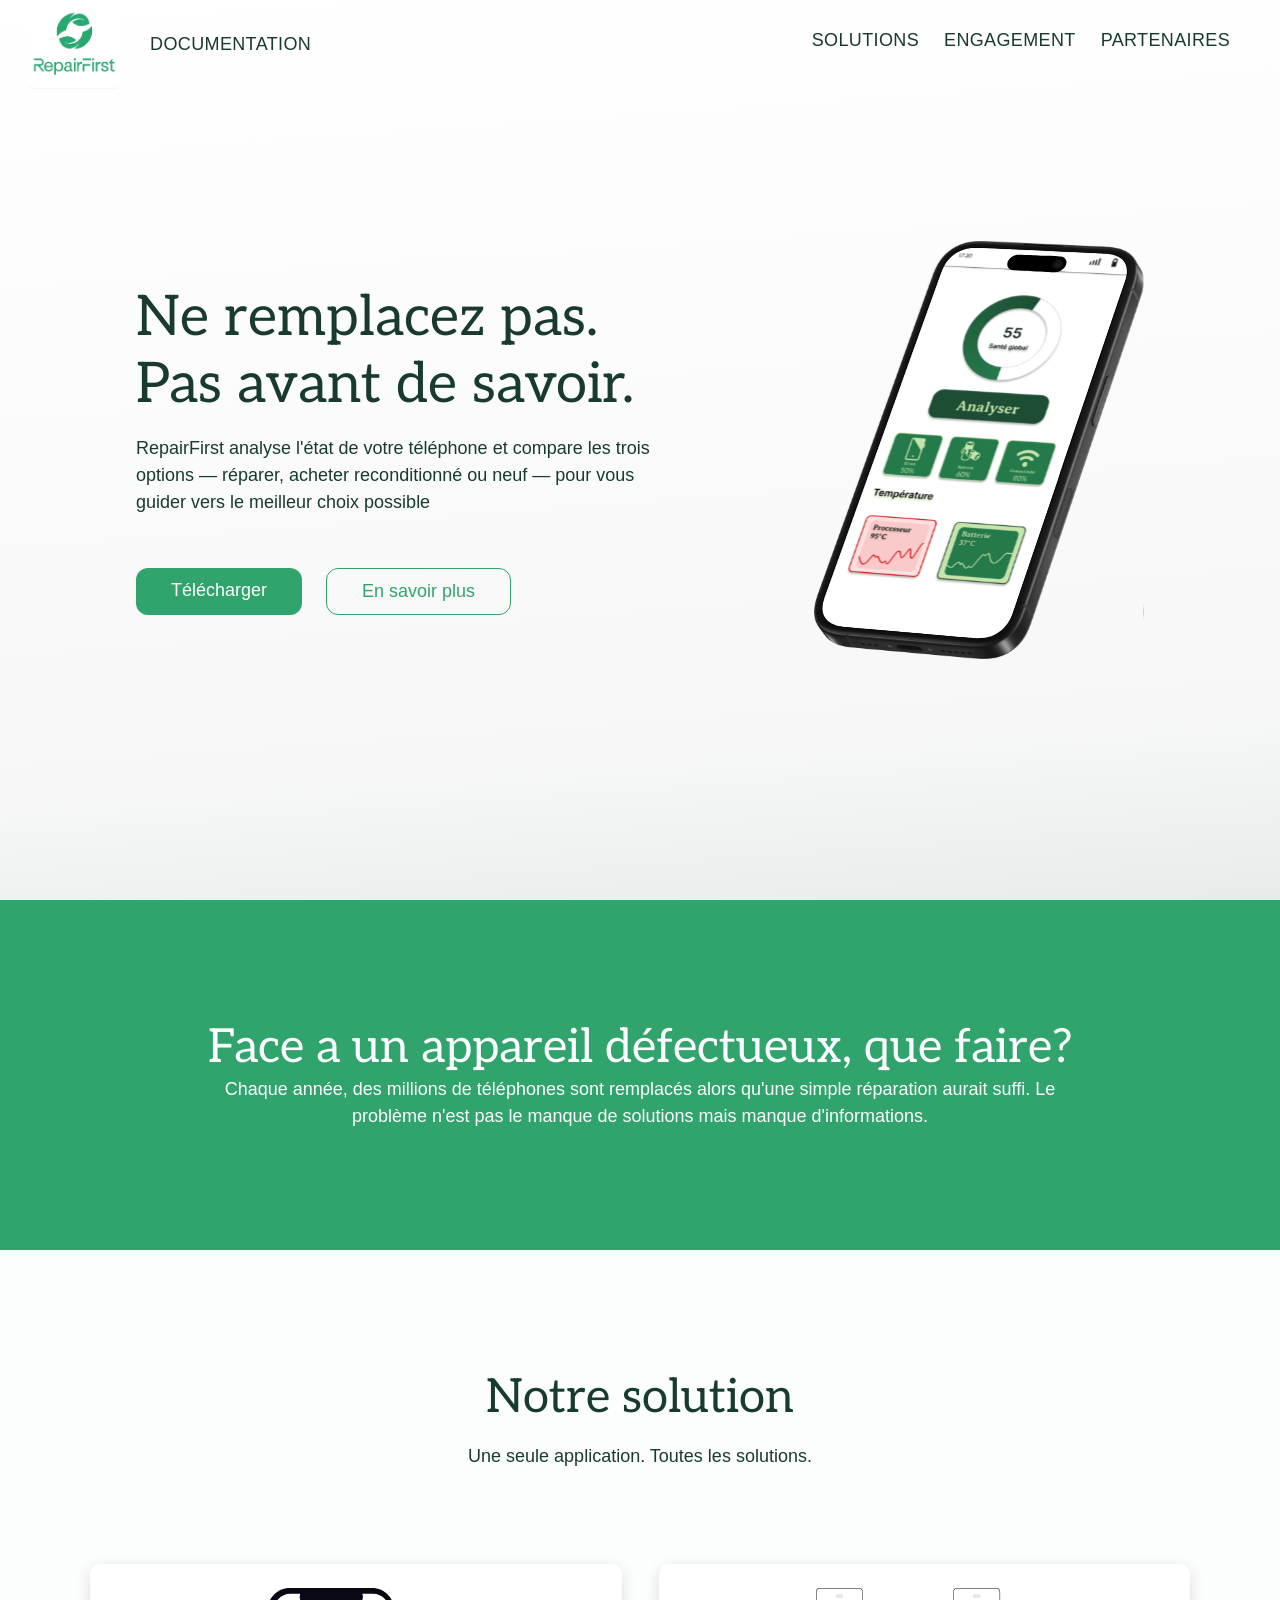
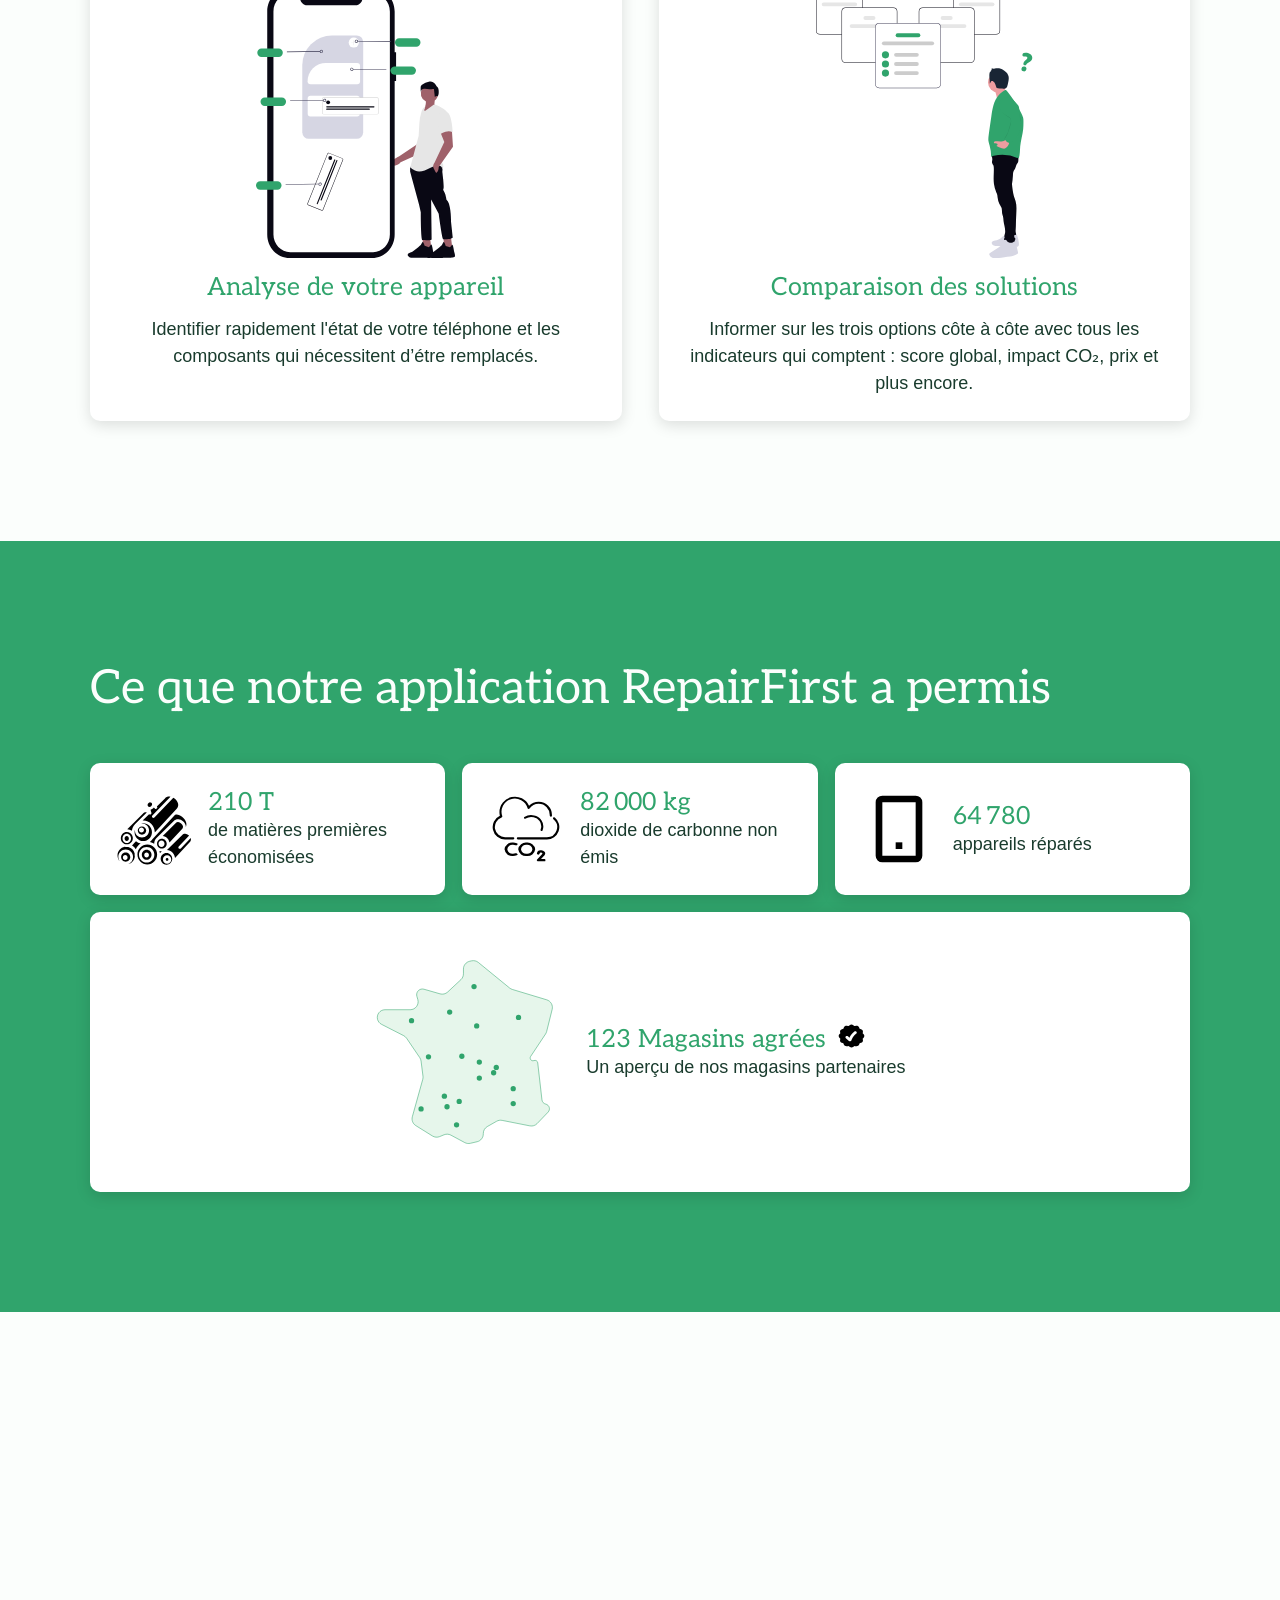
==== commit 290b0fb9: "commit" ====
--- a/index.html
+++ b/index.html
@@ -13,7 +13,7 @@
         href="https://fonts.googleapis.com/css2?family=Aleo:ital,wght@0,100..900;1,100..900&family=Lilita+One&display=swap"
         rel="stylesheet">
 
-    <title>Landing Page</title>
+    <title>Accueil</title>
 </head>
 
 <body>
@@ -37,7 +37,7 @@
                     <p>RepairFirst analyse l'état de votre téléphone et compare les trois options
                         — réparer, acheter reconditionné ou neuf — pour vous guider vers le meilleur choix possible</p>
                     <div class="div-button">
-                        <a class="button" href="">Télécharger</a>
+                        <a class="button" href="#telechargement">Télécharger</a>
                         <a class="button secondary" href="">En savoir plus</a>
                     </div>
                 </div>
@@ -65,8 +65,8 @@
                     <img class="img-card" src="./assets/section-solutions/image-analysisSante.svg"
                         alt="image-analysisSante">
                     <h3>Analyse de votre appareil</h3>
-                    <p>Identifiez rapidement l'état de votre téléphone et les composants qui nécessitent d’étre
-                        modifiié.
+                    <p>Identifier rapidement l'état de votre téléphone et les composants qui nécessitent d’étre
+                        remplacés.
                     </p>
                 </div>
 
@@ -75,7 +75,7 @@
                         alt="image_too-many-options">
                     <h3>Comparaison des solutions</h3>
                     <p> Informer sur les trois options côte à côte avec tous les indicateurs qui comptent : score
-                        global, impact CO₂, prix et plus encore</p>
+                        global, impact CO₂, prix et plus encore.</p>
                 </div>
             </div>
 
@@ -87,7 +87,7 @@
     <!-- Section preuve fatima -->
     <section id="preuve" class="bg-green section-padding section-cacher">
         <div class="container">
-            <h2>Ce que notre RepairFirst a permit</h2>
+            <h2>Ce que notre application RepairFirst a permis</h2>
 
             <div class="card-container">
                 <!-- petite card -->
@@ -104,7 +104,7 @@
                     <img class="img-preuve" src="./assets/section-preuves/co2.svg" alt="co2">
                     <div>
                         <h3><span data-target="200000" data-prefix="-" data-suffix=" kg">200 000 kg</span></h3>
-                        <p class="p-preuve">Dioxide de carbonne non émis</p>
+                        <p class="p-preuve">dioxide de carbonne non émis</p>
 
                     </div>
                 </div>
@@ -113,7 +113,7 @@
                     <img class="img-preuve" src="./assets/section-preuves/smartphone.svg" alt="smartphone">
                     <div>
                         <h3><span data-target="158000">158 000</span></h3>
-                        <p class="p-preuve">Appareils réparés</p>
+                        <p class="p-preuve">appareils réparés</p>
 
                     </div>
                 </div>
@@ -123,7 +123,7 @@
                     <img src="./assets/section-preuves/franceAmacron.svg" alt="franceAmacron">
                     <div>
                         <div class="valeur">
-                            <h3><span data-target="204" data-suffix=" Magasins agréés">204 Magasins agréés</span></h3>
+                            <h3><span data-target="204" data-suffix=" magasins agréés">204 magasins agréés</span></h3>
                             <img class="img-preuve" src="./assets/section-preuves/badgeCheck.svg" alt="badgeCheck">
 
                         </div>
@@ -179,15 +179,10 @@
     <section id="partenaires" class="bg-green section-padding section-cacher">
         <div class="container div-partenaire ">
             <h2>Nos partenaires</h2>
-           
             <div class="fenetre-partenaires">
                 <div id="defilement-partenaires">
                 </div>
             </div>
-
-            <!-- <div class="cardContainer div-logo-partenaire">
-               
-            </div> -->
         </div>
     </section>
 
@@ -233,7 +228,7 @@
             <p class="p-footer">
                 Notre équipe est à votre disposition pour répondre à vos questions et vous accompagner dans votre
                 démarche vers une consommation plus responsable.
-                N'hésitez pas à nous contacter.
+                <br>N'hésitez pas à nous contacter.
             </p>
 
             <div class="contact">
--- a/style.css
+++ b/style.css
@@ -72,11 +72,6 @@
   line-height: 1.5;
 }
 
-/* img {
-  width : 100px;
-  height: auto;
-} */
-
 a {
   color: inherit;
 }
@@ -290,24 +285,20 @@
   margin: 1rem 0 3rem;
 }
 
+
 /* Section partenaire */
-
-
-
 .div-partenaire {
   display: flex;
   flex-direction: column;
   align-items: center;
   gap: 2rem;
 }
-
 
 .fenetre-partenaires {
   overflow: hidden;
   width: 90%;
   margin: 0 auto;
 }
-
 
 #defilement-partenaires {
   display: flex;
@@ -347,6 +338,7 @@
   margin: 4px 0 0 0;
 }
 
+
 /* section engagement */
 .div-card-engagement {
   display: flex;
@@ -386,6 +378,7 @@
 .p-engagement {
   font-size: 15px;
 }
+
 
 /* section telechargement */
 .button-telechargement {
@@ -415,12 +408,6 @@
   align-items: start;
   gap: 15px;
 }
-
-
-
-
-/* Section partenaires */
-
 
 
 /* section footer */
@@ -492,6 +479,7 @@
 .contact p {
   font-size: 15px;
 }
+
 
 /* ZALJESEVAGIC CSS  */
 .introduction {
@@ -615,8 +603,6 @@
   position: relative;
   margin-bottom: 40px;
 }
-
-
 
 .prototype-etape:hover .etape-image {
   scale: 3 3 1;
@@ -738,6 +724,7 @@
   transition: transform 0.2s;
 }
 
+
 /* Section références */
 .div-references {
   display: flex;
@@ -806,7 +793,6 @@
 
 
 /* section evolution */
-
 #evolutions .container {
   align-items: stretch;
   text-align: left;
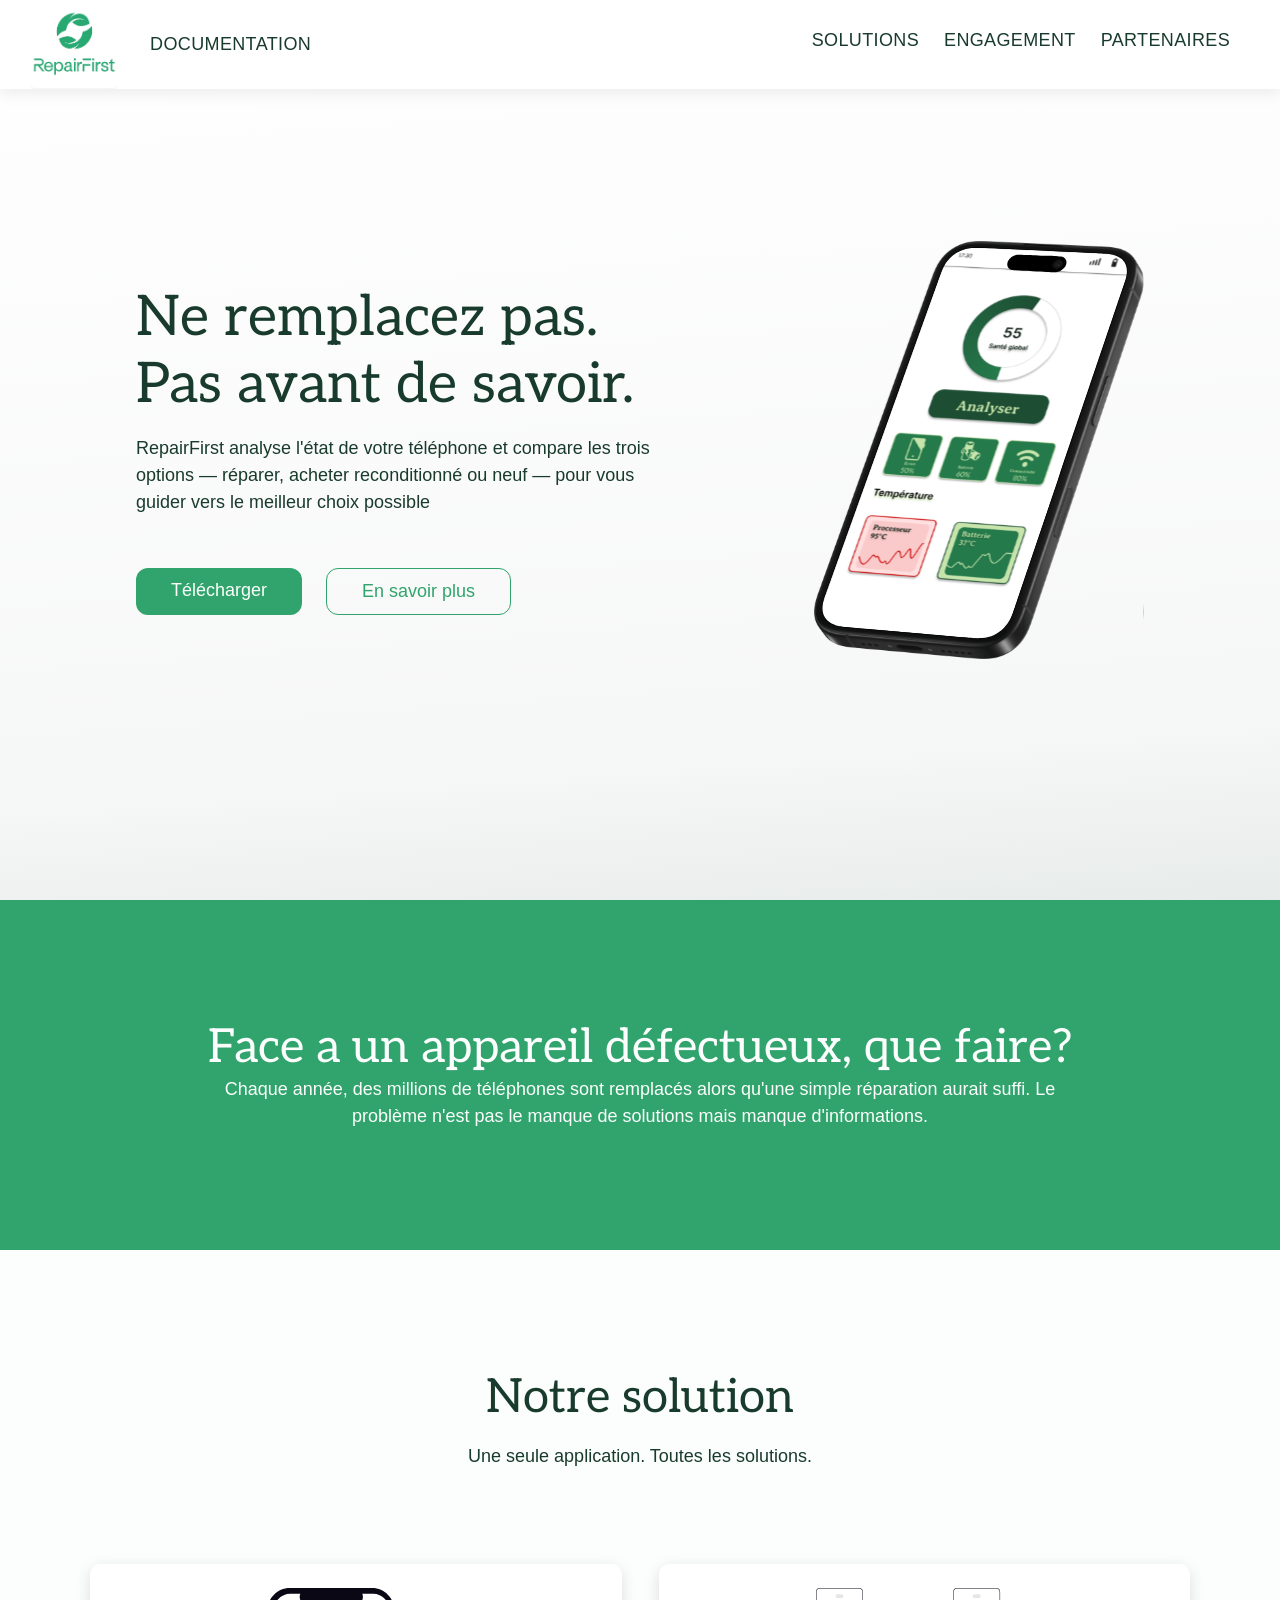
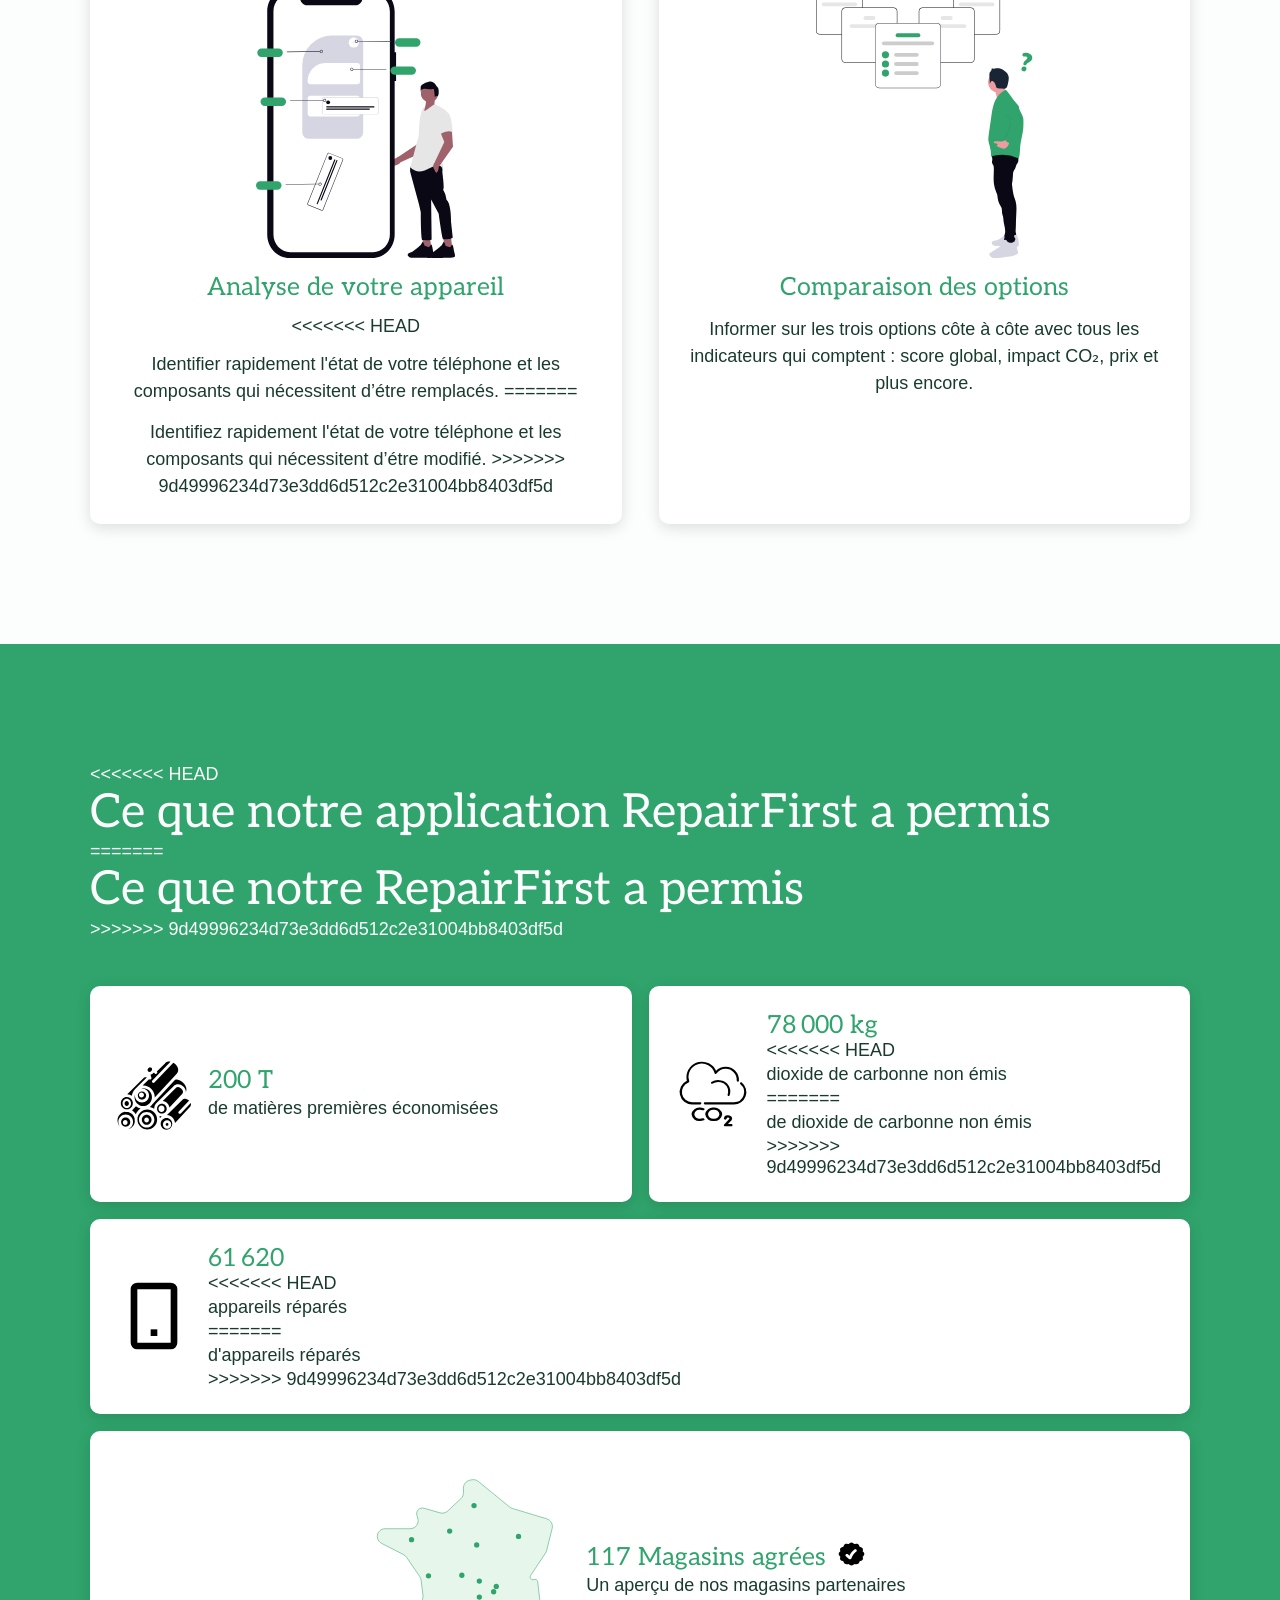
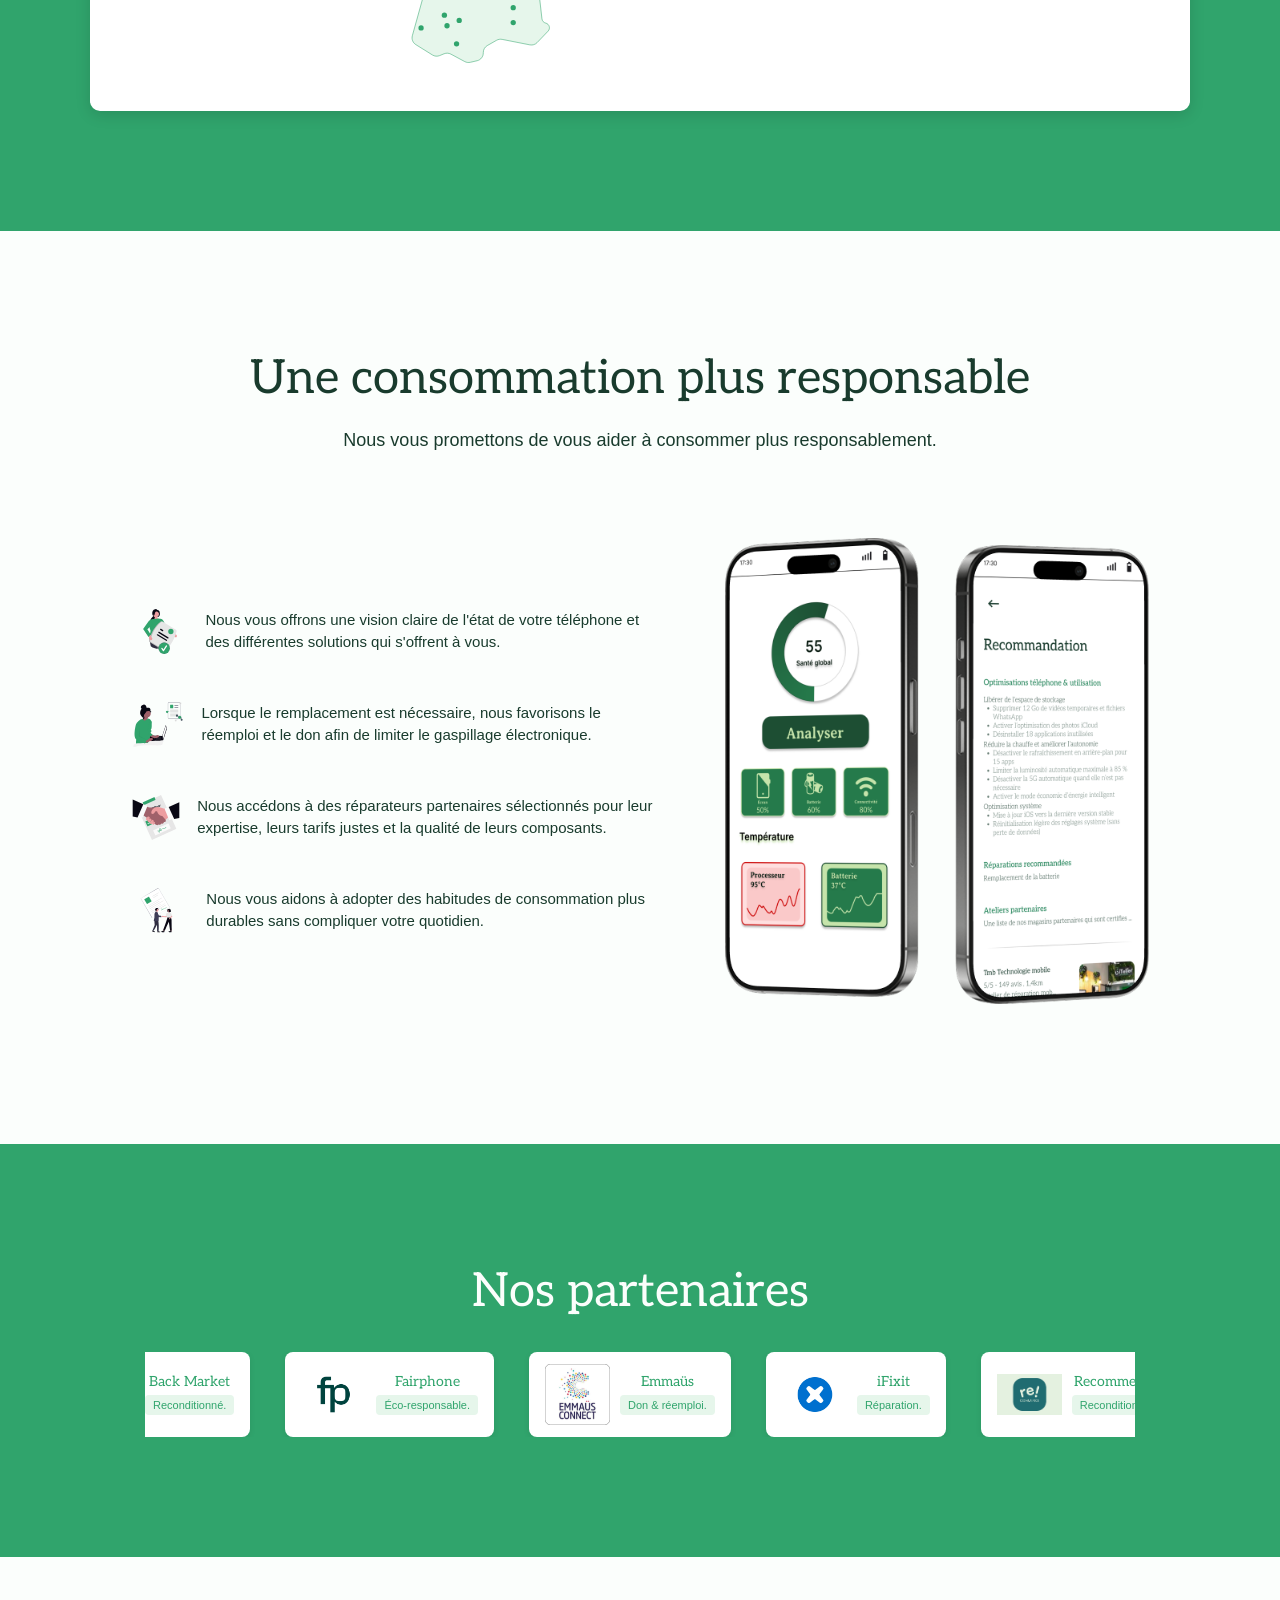
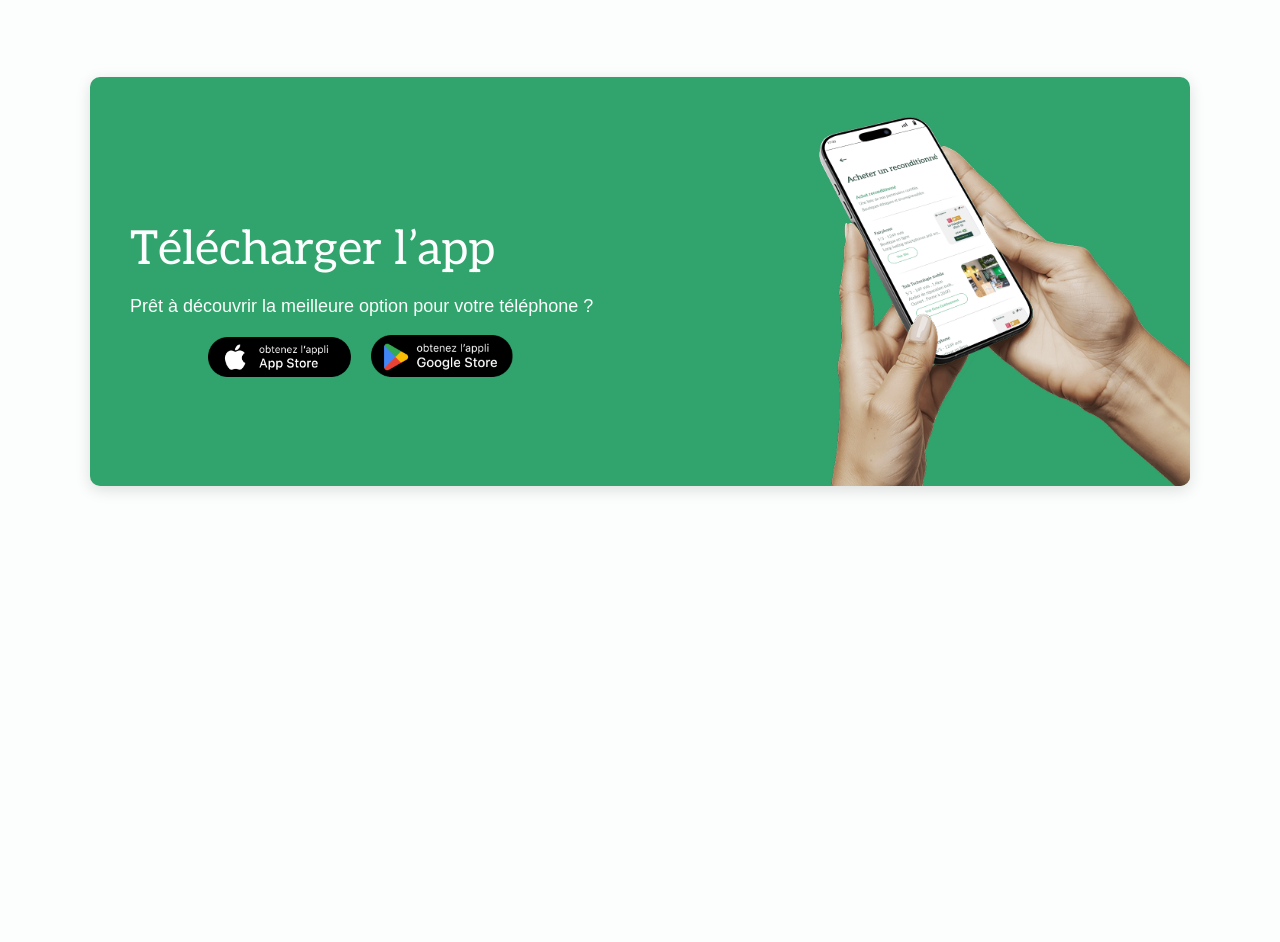
==== commit 4d88185f: "commit15" ====
--- a/index.html
+++ b/index.html
@@ -65,15 +65,20 @@
                     <img class="img-card" src="./assets/section-solutions/image-analysisSante.svg"
                         alt="image-analysisSante">
                     <h3>Analyse de votre appareil</h3>
+<<<<<<< HEAD
                     <p>Identifier rapidement l'état de votre téléphone et les composants qui nécessitent d’étre
                         remplacés.
+=======
+                    <p>Identifiez rapidement l'état de votre téléphone et les composants qui nécessitent d’étre
+                        modifié.
+>>>>>>> 9d49996234d73e3dd6d512c2e31004bb8403df5d
                     </p>
                 </div>
 
                 <div class="card">
                     <img class="img-card" src="./assets/section-solutions/image_too-many-options.svg"
                         alt="image_too-many-options">
-                    <h3>Comparaison des solutions</h3>
+                    <h3>Comparaison des options</h3>
                     <p> Informer sur les trois options côte à côte avec tous les indicateurs qui comptent : score
                         global, impact CO₂, prix et plus encore.</p>
                 </div>
@@ -87,7 +92,11 @@
     <!-- Section preuve fatima -->
     <section id="preuve" class="bg-green section-padding section-cacher">
         <div class="container">
+<<<<<<< HEAD
             <h2>Ce que notre application RepairFirst a permis</h2>
+=======
+            <h2>Ce que notre RepairFirst a permis</h2>
+>>>>>>> 9d49996234d73e3dd6d512c2e31004bb8403df5d
 
             <div class="card-container">
                 <!-- petite card -->
@@ -104,7 +113,11 @@
                     <img class="img-preuve" src="./assets/section-preuves/co2.svg" alt="co2">
                     <div>
                         <h3><span data-target="200000" data-prefix="-" data-suffix=" kg">200 000 kg</span></h3>
+<<<<<<< HEAD
                         <p class="p-preuve">dioxide de carbonne non émis</p>
+=======
+                        <p class="p-preuve">de dioxide de carbonne non émis</p>
+>>>>>>> 9d49996234d73e3dd6d512c2e31004bb8403df5d
 
                     </div>
                 </div>
@@ -113,7 +126,11 @@
                     <img class="img-preuve" src="./assets/section-preuves/smartphone.svg" alt="smartphone">
                     <div>
                         <h3><span data-target="158000">158 000</span></h3>
+<<<<<<< HEAD
                         <p class="p-preuve">appareils réparés</p>
+=======
+                        <p class="p-preuve">d'appareils réparés</p>
+>>>>>>> 9d49996234d73e3dd6d512c2e31004bb8403df5d
 
                     </div>
                 </div>
@@ -141,7 +158,7 @@
     <section id="engagement" class="section-padding section-cacher">
         <div class="container div-engagement">
             <h2>Une consommation plus responsable</h2>
-            <p>Nous vous promettons de vous aider à consommer plus responsablement...</p>
+            <p>Nous vous promettons de vous aider à consommer plus responsablement.</p>
             <div class="div-card-engagement">
                 <div class="card-container">
                     <div class="card-engagement">
@@ -153,19 +170,19 @@
                     <div class="card-engagement">
                         <img src="./assets/section-engagement/image-analyze.svg" alt="image analyse"
                             class="icon-card-engagement">
-                        <p class="p-engagement">Lorsque le remplacement est nécessaire, nous favorisons le réemploi et
+                        <p class="p-engagement"> Lorsque le remplacement est nécessaire, nous favorisons le réemploi et
                             le don afin de limiter le gaspillage électronique.</p>
                     </div>
                     <div class="card-engagement">
                         <img src="./assets/section-engagement/image_handshake.svg" alt="image serrage de main"
                             class="icon-card-engagement">
-                        <p class="p-engagement">Accédez à des réparateurs partenaires sélectionnés pour leur expertise,
+                        <p class="p-engagement">Nous accédons à des réparateurs partenaires sélectionnés pour leur expertise,
                             leurs tarifs justes et la qualité de leurs composants.</p>
                     </div>
                     <div class="card-engagement">
                         <img src="./assets/section-engagement/image-agreement.svg" alt="image accord"
                             class="icon-card-engagement">
-                        <p class="p-engagement">Nous vous aidons à adopter des habitudes de consommation plus durables
+                        <p class="p-engagement"> Nous vous aidons à adopter des habitudes de consommation plus durables
                             sans compliquer votre quotidien.</p>
                     </div>
                 </div>
--- a/style.css
+++ b/style.css
@@ -168,6 +168,7 @@
   background: white;
   border-radius: 10px;
   padding: 16px;
+  border-top: 1px solid #30a46c;
 }
 
 /* boutons */
@@ -197,6 +198,10 @@
   justify-content: space-between;
   position: absolute;
   width: 100%;
+  position: fixed;
+  box-shadow: 0 4px 15px #00000014;
+  z-index: 1;
+  background: white;
 }
 
 .img-logo {
@@ -303,13 +308,13 @@
 #defilement-partenaires {
   display: flex;
   gap: 35px;
-  width: max-content; 
+  width: max-content;
 }
 
 .img-partenaire {
   height: 65px;
   width: 65px;
-  object-fit: contain; 
+  object-fit: contain;
 }
 
 .card-partenaire {
@@ -828,37 +833,45 @@
 }
 
 .accordeon-item {
-  background: rgba(255,255,255,0.12);
+  background: rgba(255, 255, 255, 0.12);
   border-radius: 10px;
   overflow: hidden;
-  transition: background 0.2s;
-  
-}
-
-.accordeon-item.ouvert {
-  background: rgba(255,255,255,0.18);
+}
+
+.accordeon-item[open] {
+  background: rgba(255, 255, 255, 0.18);
 }
 
 .accordeon-header {
   display: flex;
   align-items: center;
-  justify-content: space-between;
+  gap: 12px;
   padding: 14px 18px;
   cursor: pointer;
-  gap: 1rem;
-}
-
-.accordeon-header-gauche {
-  display: flex;
-  align-items: center;
-  gap: 12px;
+  list-style: none; /* enlève la petite flèche par défaut */
+}
+
+.accordeon-header::-webkit-details-marker {
+  display: none; /* enlève la flèche par défaut sur Chrome/Safari */
+}
+
+.accordeon-header::after {
+  content: "▼";
+  margin-left: auto;
+  color: #b6e8cc;
+  font-size: 14px;
+  transition: transform 0.25s;
+}
+
+.accordeon-item[open] .accordeon-header::after {
+  transform: rotate(180deg);
 }
 
 .emoji-feature {
   font-size: 20px;
   width: 36px;
   height: 36px;
-  background: rgba(255,255,255,0.15);
+  background: rgba(255, 255, 255, 0.15);
   border-radius: 8px;
   display: flex;
   align-items: center;
@@ -872,36 +885,16 @@
   color: #fff;
 }
 
-.chevron {
-  color: #b6e8cc;
-  font-size: 14px;
-  transition: transform 0.25s;
-  flex-shrink: 0;
-}
-
-.accordeon-item.ouvert .chevron {
-  transform: rotate(180deg);
-}
-
 .accordeon-body {
-  max-height: 0;
-  overflow: hidden;
-  transition: max-height 0.3s ease, padding 0.3s ease;
-  padding: 0 18px;
-}
-
-.accordeon-item.ouvert .accordeon-body {
-  max-height: 200px;
-  padding: 0 18px 16px;
-}
-
-.accordeon-body p {
   font-size: 13px;
   color: #d4f0e2;
   line-height: 1.6;
-  border-top: 1px solid rgba(255,255,255,0.1);
-  padding-top: 12px;
-}
+  border-top: 1px solid rgba(255, 255, 255, 0.1);
+  margin: 0;
+  padding: 12px 18px 16px;
+}
+
+
 
 .grille-tests {
   display: flex;
@@ -910,7 +903,7 @@
 }
 
 .card-test {
-  background: rgba(255,255,255,0.12);
+  background: rgba(255, 255, 255, 0.12);
   border-radius: 10px;
   padding: 16px;
   flex: 1;
@@ -935,7 +928,7 @@
 
 .tag-planifie {
   color: #fff;
-  background: rgba(255,255,255,0.2);
+  background: rgba(255, 255, 255, 0.2);
 }
 
 .nom-test {
@@ -956,8 +949,13 @@
   margin-top: 4px;
 }
 
-.badge-test.vert { color: #b6e8cc; }
-.badge-test.gris { color: rgba(255,255,255,0.45); }
+.badge-test.vert {
+  color: #b6e8cc;
+}
+
+.badge-test.gris {
+  color: rgba(255, 255, 255, 0.45);
+}
 
 .roadmap {
   display: flex;
@@ -992,20 +990,20 @@
 }
 
 .cercle.gris {
-  background: rgba(255,255,255,0.2);
+  background: rgba(255, 255, 255, 0.2);
   color: #fff;
 }
 
 .ligne-verticale {
   width: 2px;
   flex: 1;
-  background: rgba(255,255,255,0.2);
+  background: rgba(255, 255, 255, 0.2);
   min-height: 24px;
   margin: 4px 0;
 }
 
 .etape-droite {
-  background: rgba(255,255,255,0.12);
+  background: rgba(255, 255, 255, 0.12);
   border-radius: 10px;
   padding: 14px 16px;
   margin-bottom: 8px;
@@ -1021,7 +1019,9 @@
   margin-bottom: 4px;
 }
 
-.periode.grise { color: rgba(255,255,255,0.35); }
+.periode.grise {
+  color: rgba(255, 255, 255, 0.35);
+}
 
 .titre-etape {
   font-size: 13px;
@@ -1051,6 +1051,10 @@
 }
 
 .badge-etape.gris {
-  background: rgba(255,255,255,0.15);
-  color: rgba(255,255,255,0.6);
+  background: rgba(255, 255, 255, 0.15);
+  color: rgba(255, 255, 255, 0.6);
+}
+
+.ensuite{
+  color: white;
 }
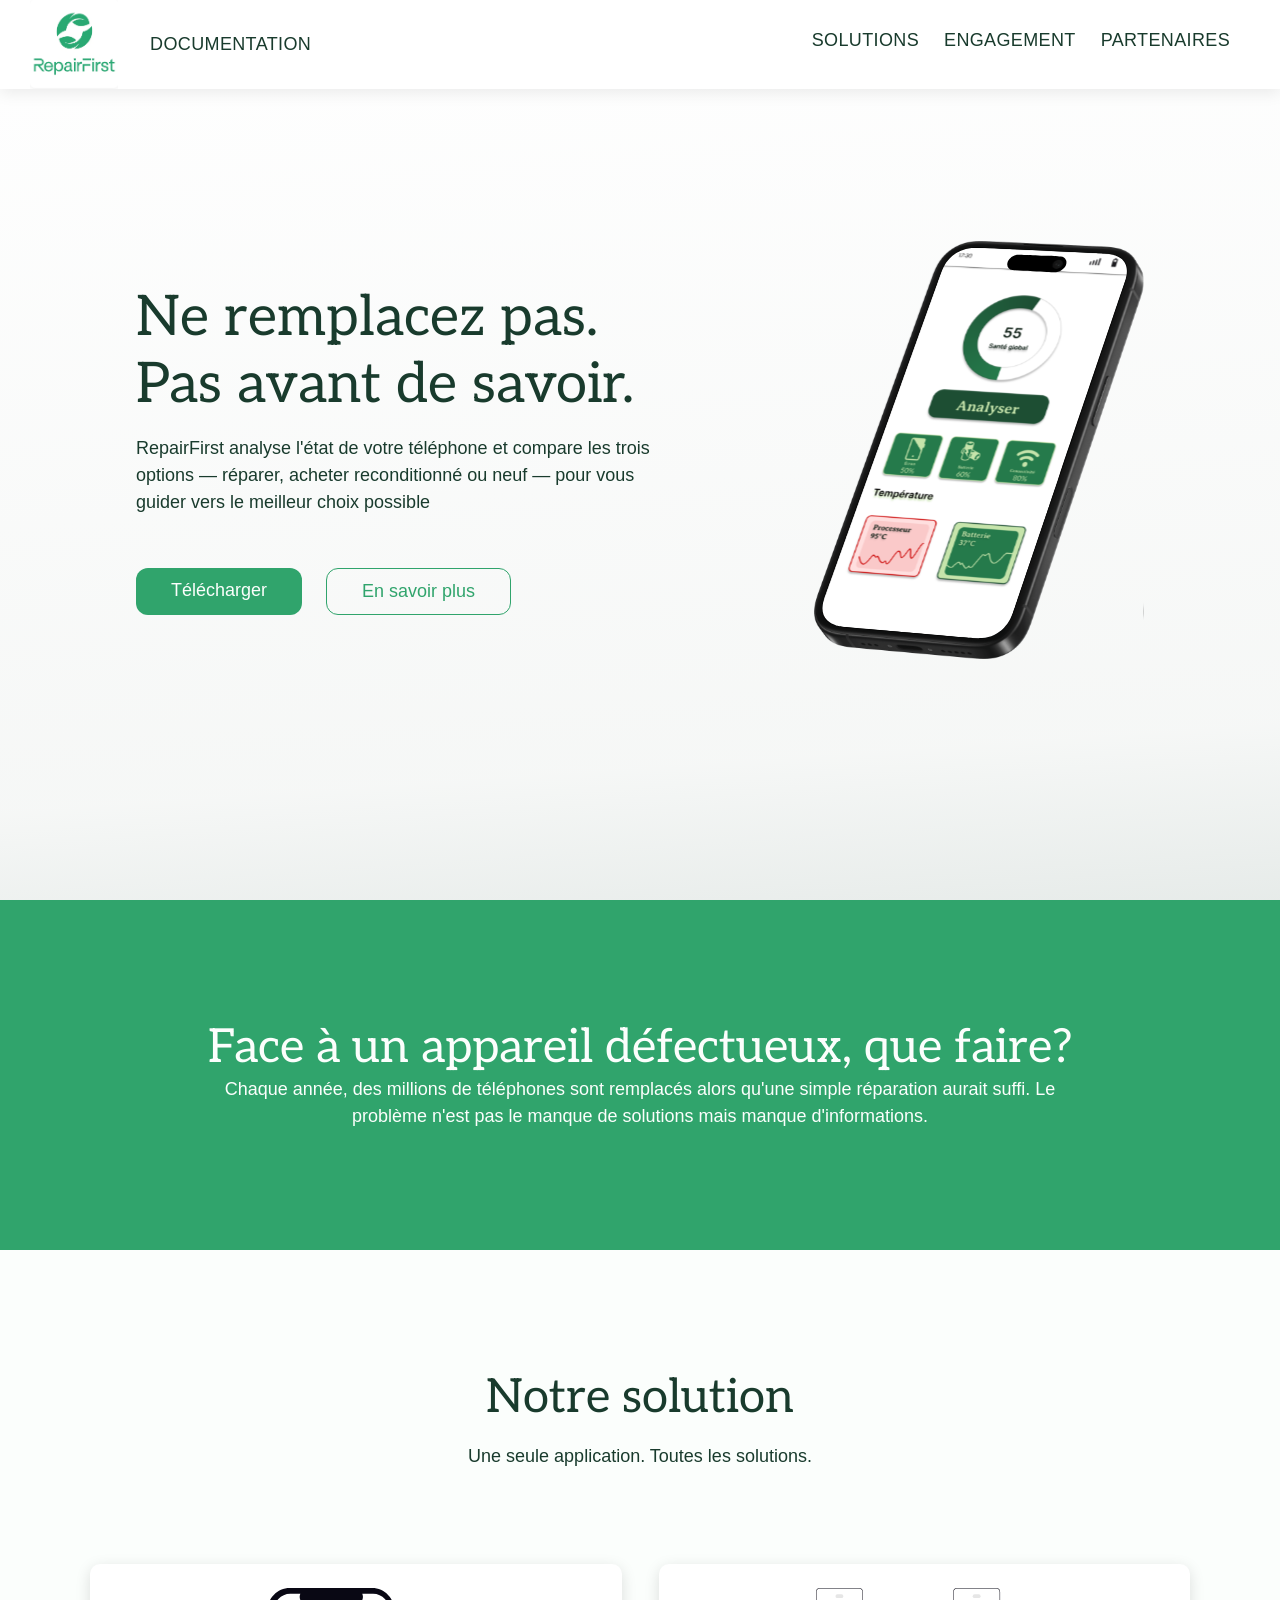
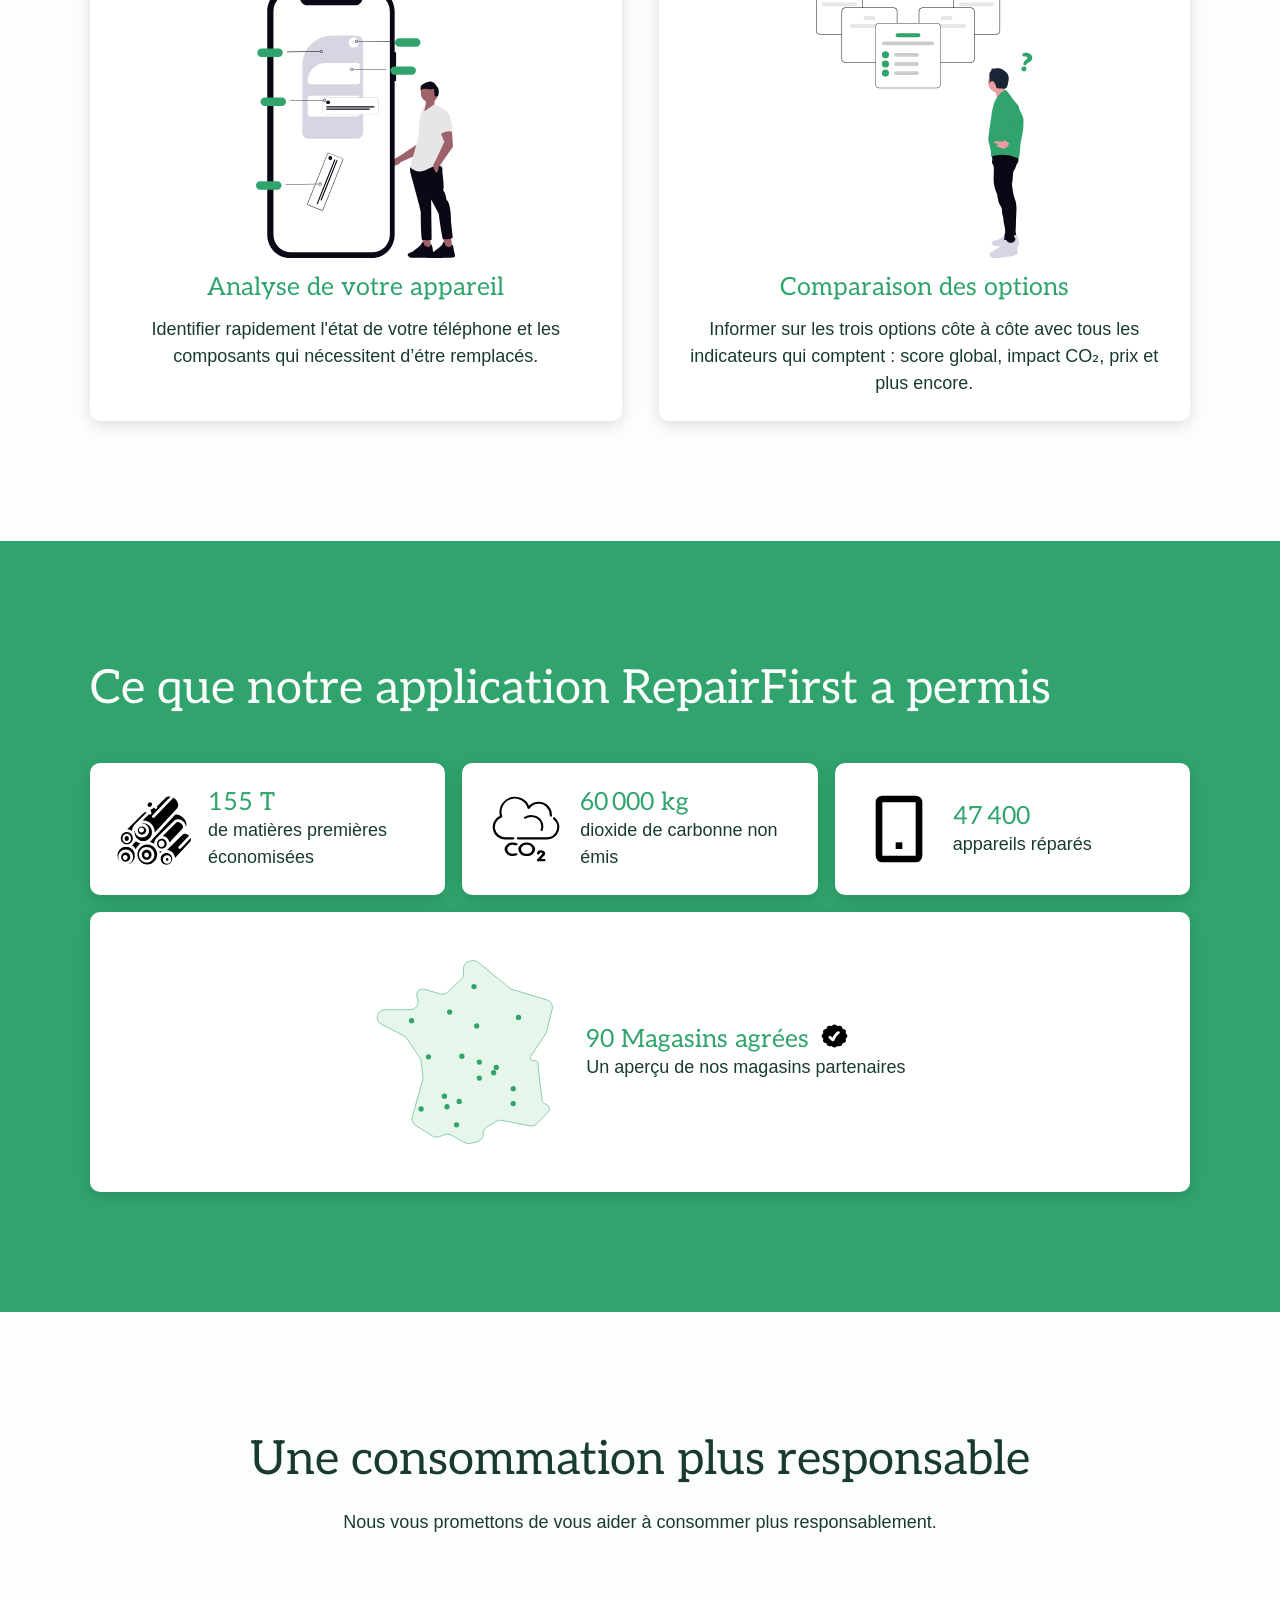
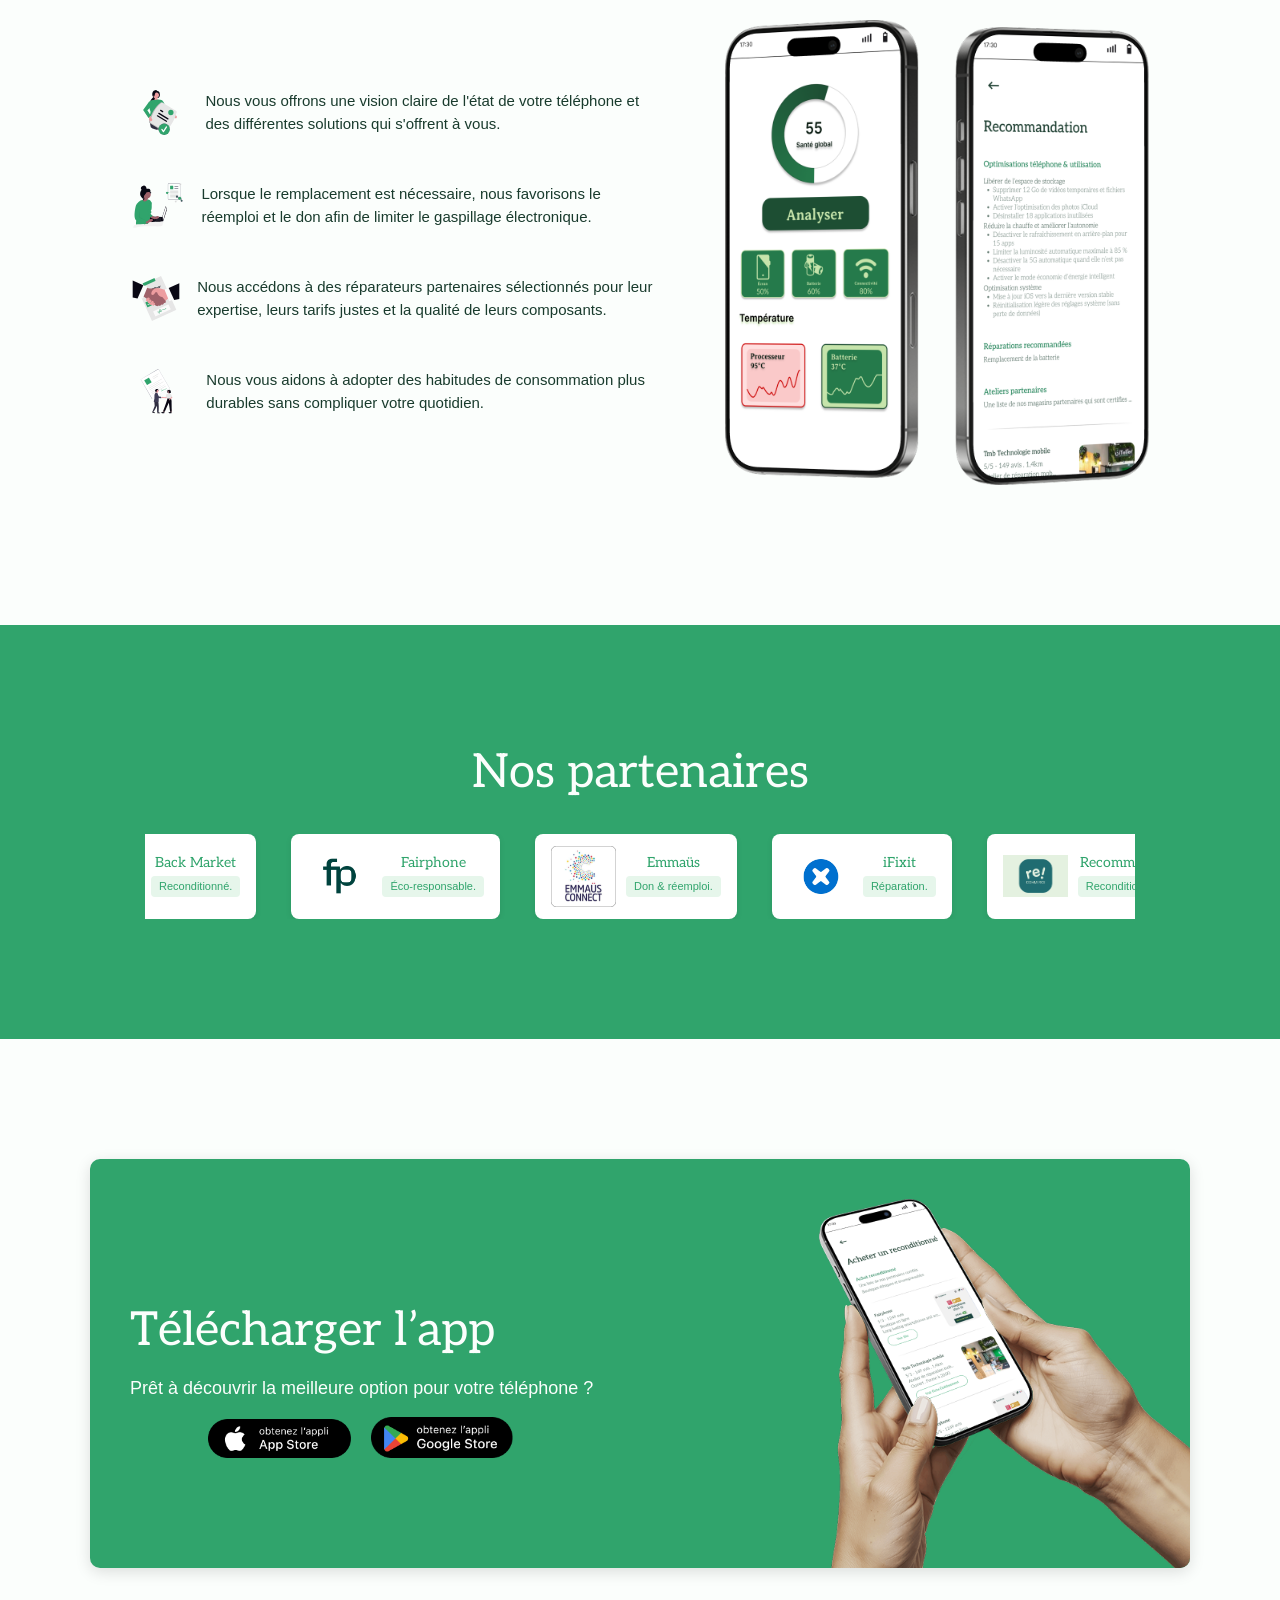
==== commit 85a07bfa: "commit16" ====
--- a/index.html
+++ b/index.html
@@ -49,7 +49,7 @@
     <!-- section problematique siham -->
     <section id="problematique" class="section-padding bg-green section-cacher">
         <div class="container">
-            <h2>Face a un appareil défectueux, que faire?</h2>
+            <h2>Face à un appareil défectueux, que faire?</h2>
             <p>Chaque année, des millions de téléphones sont remplacés alors qu'une simple réparation aurait suffi.
                 Le problème n'est pas le manque de solutions mais manque d'informations.</p>
         </div>
@@ -65,13 +65,8 @@
                     <img class="img-card" src="./assets/section-solutions/image-analysisSante.svg"
                         alt="image-analysisSante">
                     <h3>Analyse de votre appareil</h3>
-<<<<<<< HEAD
                     <p>Identifier rapidement l'état de votre téléphone et les composants qui nécessitent d’étre
                         remplacés.
-=======
-                    <p>Identifiez rapidement l'état de votre téléphone et les composants qui nécessitent d’étre
-                        modifié.
->>>>>>> 9d49996234d73e3dd6d512c2e31004bb8403df5d
                     </p>
                 </div>
 
@@ -92,11 +87,7 @@
     <!-- Section preuve fatima -->
     <section id="preuve" class="bg-green section-padding section-cacher">
         <div class="container">
-<<<<<<< HEAD
             <h2>Ce que notre application RepairFirst a permis</h2>
-=======
-            <h2>Ce que notre RepairFirst a permis</h2>
->>>>>>> 9d49996234d73e3dd6d512c2e31004bb8403df5d
 
             <div class="card-container">
                 <!-- petite card -->
@@ -113,11 +104,7 @@
                     <img class="img-preuve" src="./assets/section-preuves/co2.svg" alt="co2">
                     <div>
                         <h3><span data-target="200000" data-prefix="-" data-suffix=" kg">200 000 kg</span></h3>
-<<<<<<< HEAD
                         <p class="p-preuve">dioxide de carbonne non émis</p>
-=======
-                        <p class="p-preuve">de dioxide de carbonne non émis</p>
->>>>>>> 9d49996234d73e3dd6d512c2e31004bb8403df5d
 
                     </div>
                 </div>
@@ -126,11 +113,7 @@
                     <img class="img-preuve" src="./assets/section-preuves/smartphone.svg" alt="smartphone">
                     <div>
                         <h3><span data-target="158000">158 000</span></h3>
-<<<<<<< HEAD
                         <p class="p-preuve">appareils réparés</p>
-=======
-                        <p class="p-preuve">d'appareils réparés</p>
->>>>>>> 9d49996234d73e3dd6d512c2e31004bb8403df5d
 
                     </div>
                 </div>
